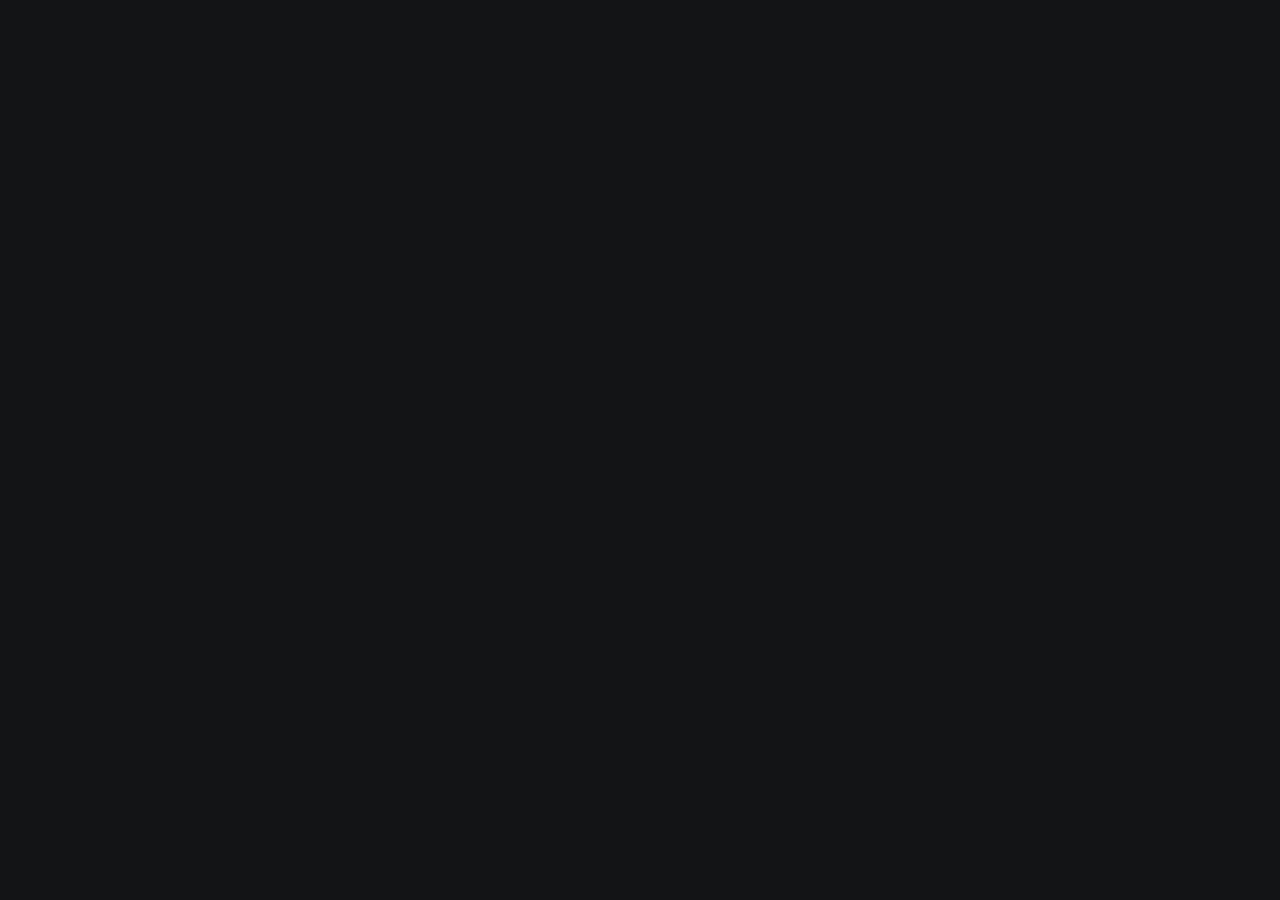
==== index.html @ 84467cc9 "Ný forsíða: Higgsfield-vefurinn með öllum verkefnunum (Iðnbyltingin, Evrópa, Skólaborðið, Jarvis)" ====
<!DOCTYPE html><html lang="is" data-theme="default-dark" style="color-scheme:dark"><head><meta charSet="utf-8"/><meta name="viewport" content="width=device-width, initial-scale=1"/><link rel="stylesheet" href="/assets/styles-B2KxvSoH.css" data-precedence="default"/><link rel="stylesheet" href="/assets/index-ByIDpGUr.css" data-precedence="default"/><link rel="stylesheet" href="/assets/routes-a71S7Rbq.css" data-precedence="default"/><title>Einar Kári</title><meta name="description" content="Verkefni Einars Kára Ólafssonar, fyrir skólann og í frítíma."/><meta name="author" content="Einar Kári Ólafsson"/><meta property="og:title" content="Einar Kári"/><meta property="og:description" content="Verkefni Einars Kára Ólafssonar, fyrir skólann og í frítíma."/><meta property="og:type" content="website"/><meta name="twitter:card" content="summary_large_image"/><meta property="og:image" content="https://d2ol7oe51mr4n9.cloudfront.net/user_3KKzYxDqEhPgi5fgYxuK8zGKALi/8eadb7dc-c881-420a-82bc-109b72500da8.jpg"/><meta name="twitter:image" content="https://d2ol7oe51mr4n9.cloudfront.net/user_3KKzYxDqEhPgi5fgYxuK8zGKALi/8eadb7dc-c881-420a-82bc-109b72500da8.jpg"/><link rel="modulepreload" href="/assets/index-DrGRi-cU.js"/><link rel="modulepreload" href="/assets/routes-H-uHmPLX.js"/><link rel="icon" href="https://d2ol7oe51mr4n9.cloudfront.net/user_3KKzYxDqEhPgi5fgYxuK8zGKALi/059a0b0b-0ae8-49db-850a-69fa5305d74a.png"/></head><body class="bg-q-background-primary text-q-text-primary"><!--$--><div class="ek-site" id="top"><header class="ek-header"><a aria-label="Efst á síðu" class="ek-monogram" href="#top">EK</a><nav aria-label="Verkefni" class="ek-header__nav"><a class="ek-header__link" href="#verkefni">Verkefni</a><div aria-label="Tungumál" class="ek-lang" role="group"><span class="ek-lang__item"><button aria-pressed="true" class="ek-lang__button" lang="is" type="button">IS</button></span><span class="ek-lang__item"><span aria-hidden="true" class="ek-lang__sep">/</span><button aria-pressed="false" class="ek-lang__button" lang="en" type="button">EN</button></span></div></nav></header><main><section class="scroll-scrub ek-film" style="--ss-accent:#E2373F;--ss-bg:#111518;--ss-ink:#EEF1F0;--ss-muted:#8D989E"><div class="scroll-scrub__stage"><div aria-hidden="true" class="scroll-scrub__media"><figure class="scroll-scrub__layer scroll-scrub__layer--scene" data-scroll-scrub-layer="" style="--ss-mobile-position:50% 50%;--ss-object-position:50% 50%"><picture class="scroll-scrub__picture"><source media="(hover: none) and (pointer: coarse), (max-width: 860px)" srcSet="/assets/world/leg-01-mobile-poster.jpg"/><img alt="" class="scroll-scrub__poster" decoding="async" fetchPriority="high" loading="eager" src="/assets/world/leg-01-poster.jpg"/></picture></figure><figure class="scroll-scrub__layer scroll-scrub__layer--scene" data-scroll-scrub-layer="" style="--ss-mobile-position:50% 50%;--ss-object-position:50% 50%"><picture class="scroll-scrub__picture"><source media="(hover: none) and (pointer: coarse), (max-width: 860px)" srcSet="/assets/world/leg-02-mobile-poster.jpg"/><img alt="" class="scroll-scrub__poster" decoding="async" fetchPriority="auto" loading="lazy" src="/assets/world/leg-02-poster.jpg"/></picture></figure><figure class="scroll-scrub__layer scroll-scrub__layer--scene" data-scroll-scrub-layer="" style="--ss-mobile-position:50% 50%;--ss-object-position:50% 50%"><picture class="scroll-scrub__picture"><source media="(hover: none) and (pointer: coarse), (max-width: 860px)" srcSet="/assets/world/leg-03-mobile-poster.jpg"/><img alt="" class="scroll-scrub__poster" decoding="async" fetchPriority="auto" loading="lazy" src="/assets/world/leg-03-poster.jpg"/></picture></figure><figure class="scroll-scrub__layer scroll-scrub__layer--scene" data-scroll-scrub-layer="" style="--ss-mobile-position:50% 50%;--ss-object-position:50% 50%"><picture class="scroll-scrub__picture"><source media="(hover: none) and (pointer: coarse), (max-width: 860px)" srcSet="/assets/world/leg-04-mobile-poster.jpg"/><img alt="" class="scroll-scrub__poster" decoding="async" fetchPriority="auto" loading="lazy" src="/assets/world/leg-04-poster.jpg"/></picture></figure></div><div aria-hidden="true" class="scroll-scrub__progress"><span></span></div><nav aria-label="Scroll chapters" class="scroll-scrub__route"><button aria-current="step" class="scroll-scrub__route-button" type="button"><span>Hjálmur</span></button><button class="scroll-scrub__route-button" type="button"><span>Hjólið</span></button><button class="scroll-scrub__route-button" type="button"><span>Af stað</span></button><button class="scroll-scrub__route-button" type="button"><span>Sólsetur</span></button></nav></div><div class="scroll-scrub__story"><article class="scroll-scrub__chapter" data-align="left" data-scroll-scrub-band="" id="hjalmur" style="min-height:160dvh"><div class="scroll-scrub__chapter-pin"><div class="scroll-scrub__copy"><h1 class="scroll-scrub__title">Einar Kári</h1><p class="scroll-scrub__body">Hjálminn á. Af stað.</p></div></div></article><article class="scroll-scrub__chapter" data-align="left" data-scroll-scrub-band="" id="hjolid" style="min-height:200dvh"><div class="scroll-scrub__chapter-pin"><div class="scroll-scrub__copy"><h2 class="scroll-scrub__title">Talaria 3X Pro</h2><p class="scroll-scrub__body">Rafmagnshjólið mitt, frá afturdekki fram að stýri.</p></div></div></article><article class="scroll-scrub__chapter" data-align="left" data-scroll-scrub-band="" id="af-stad" style="min-height:240dvh"><div class="scroll-scrub__chapter-pin"><div class="scroll-scrub__copy"><h2 class="scroll-scrub__title">Af stað</h2><p class="scroll-scrub__body">Eigin verkefni og skólaverkefni eru neðar á síðunni.</p></div></div></article><article class="scroll-scrub__chapter" data-align="left" data-scroll-scrub-band="" id="solsetur" style="min-height:200dvh"><div class="scroll-scrub__chapter-pin"><div class="scroll-scrub__copy"><h2 class="scroll-scrub__title">Út Grandann</h2><p class="scroll-scrub__body">Út eftir hafnargarðinum, inn í sólsetrið.</p></div></div></article></div><div class="scroll-scrub__after"><div class="ek-sheet"><section aria-labelledby="verkefni-heading" class="ek-projects" id="verkefni"><div class="ek-wrap"><div class="ek-projects__head"><h2 class="ek-projects__title" id="verkefni-heading">Verkefni</h2><p class="ek-projects__lead">Verkefni sem ég smíða með Claude, í frítímanum og fyrir skólann.</p></div><section aria-labelledby="eigin-heading" class="ek-group" id="eigin"><h3 class="ek-group__title" id="eigin-heading">Eigin verkefni</h3><ol class="ek-feature-list"><li class="ek-feature"><figure class="ek-feature__media"><img alt="Lásskjár Jarvis: glóandi bláir hringir utan um lykilorðsreit." decoding="async" height="1000" loading="lazy" src="/assets/projects/jarvis.jpg" width="1600"/></figure><div class="ek-feature__body"><h4 class="ek-feature__title">Jarvis</h4><p class="ek-feature__summary">Minn eigin Jarvis, eins og í Iron Man. Ég tala við hann og hann svarar með rödd: segir mér veðrið, hvað er næst á dagskrá og hvað ég á að taka með. Læstur með lykilorði og Touch ID.</p><p class="ek-feature__meta">Nóvember 2026 · Raddaðstoðarmaður</p><a class="ek-open" href="https://einarkari.com/jarvis/">Opna<!-- --> <span aria-hidden="true">↗</span></a></div></li><li class="ek-feature"><figure class="ek-feature__media"><img alt="Forsíða Skólaborðsins með næsta tíma, fjölda heimaverkefna og framvindu skóladagsins." decoding="async" height="1000" loading="lazy" src="/assets/projects/skolabord.jpg" width="1600"/></figure><div class="ek-feature__body"><h4 class="ek-feature__title">Skólaborðið</h4><p class="ek-feature__summary">Stundaskrá bekkjarins og heimavinna úr Google Classroom á einu borði. Sýnir næsta tíma með niðurtalningu og öll verkefni raðað eftir skiladegi.</p><p class="ek-feature__meta">Október 2026 · Vefapp fyrir bekkinn</p><a class="ek-open" href="https://einarkari.com/skolabord/">Opna<!-- --> <span aria-hidden="true">↗</span></a></div></li><li class="ek-feature"><figure class="ek-feature__media"><img alt="Einar Kári í hjálminum við hjólið sitt á Granda." decoding="async" height="1000" loading="lazy" src="/assets/projects/einarkari-com.jpg" width="1600"/></figure><div class="ek-feature__body"><h4 class="ek-feature__title">einarkari.com</h4><p class="ek-feature__summary">Vefurinn sem þú ert að skoða. Smíðaður með Claude.</p><p class="ek-feature__meta">2026 · Claude</p></div></li></ol></section><section aria-labelledby="skola-heading" class="ek-group" id="skola"><h3 class="ek-group__title" id="skola-heading">Skólaverkefni</h3><ol class="ek-feature-list"><li class="ek-feature"><figure class="ek-feature__media"><img alt="Síða Iðnbyltingarinnar með titilspjaldi myndarinnar: verksmiðjureykháfar undir orðunum Gufa, borgir og kólera." decoding="async" height="1000" loading="lazy" src="/assets/projects/idnbyltingin.jpg" width="1600"/></figure><div class="ek-feature__body"><h4 class="ek-feature__title">Iðnbyltingin</h4><p class="ek-feature__summary">Teiknimynd með íslenskri talsetningu: hvenær og af hverju iðnbyltingin hófst, hvernig hún barst til Íslands, lífið í borgunum og baráttan við kóleru.</p><p class="ek-feature__meta">Nóvember 2026 · Borgir í basli</p><a class="ek-open" href="https://einarkari.com/idnbyltingin/">Opna<!-- --> <span aria-hidden="true">↗</span></a></div></li><li class="ek-feature"><figure class="ek-feature__media"><img alt="Upphafsskjár Evrópuflugsins með efnisflokkunum efst." decoding="async" height="1000" loading="lazy" src="/assets/projects/evropa.jpg" width="1600"/></figure><div class="ek-feature__body"><h4 class="ek-feature__title">Evrópa</h4><p class="ek-feature__summary">Þrívíddarflug um Evrópu: lönd, dýr, náttúra, trúarbrögð, menning, tungumál, stjórnarfar og atvinnuhættir. Hópverkefni með Leon Mikael Elvarssyni og Snorra Örvarssyni.</p><p class="ek-feature__meta">Október 2026 · Sprettur V5, Heimsálfur, 8. bekkur</p><a class="ek-open" href="https://einarkari.com/evropa/">Opna<!-- --> <span aria-hidden="true">↗</span></a></div></li></ol></section></div></section><footer class="ek-footer"><div class="ek-wrap ek-footer__row"><p>© 2026 Einar Kári Ólafsson</p><a class="ek-back" href="#top">Aftur upp</a></div></footer></div></div></section><div aria-hidden="true" class="ek-overlay" data-active="name"><div class="ek-moment ek-moment--name" data-id="name" style="--a:-1;--b:0.045;--f:0.015"><p class="ek-name"><span>Einar</span><span>Kári</span></p></div><div class="ek-moment ek-moment--helmet" data-id="helmet" style="--a:0.13;--b:0.215;--f:0.015"><p class="ek-moment__line">Hjálminn á. Af stað.</p></div><div class="ek-moment ek-moment--personal" data-id="personal" style="--a:0.46;--b:0.56;--f:0.015"><p class="ek-moment__title">Eigin verkefni</p><p class="ek-moment__text">Það sem ég smíða fyrir sjálfan mig.</p><a class="ek-cta-glide" href="#eigin" tabindex="-1">Skoða<!-- --> <span aria-hidden="true">→</span></a></div><div class="ek-moment ek-moment--school" data-id="school" style="--a:0.6;--b:0.71;--f:0.015"><p class="ek-moment__title">Skólaverkefni</p><p class="ek-moment__text">Það sem ég geri í skólanum.</p><a class="ek-cta-tab" href="#skola" tabindex="-1"><span aria-hidden="true" class="ek-cta-tab__dot"></span>Skoða</a></div></div></main></div><!--/$--><script class="$tsr" id="$tsr-stream-barrier">(self.$R=self.$R||{})["tsr"]=[];self.$_TSR={h(){this.hydrated=!0,this.c()},e(){this.streamEnded=!0,this.c()},c(){this.hydrated&&this.streamEnded&&(delete self.$_TSR,delete self.$R.tsr)},p(e){this.initialized?e():this.buffer.push(e)},buffer:[]};$_TSR.router=($R=>$R[0]={manifest:$R[1]={routes:$R[2]={__root__:$R[3]={preloads:$R[4]=["/assets/index-DrGRi-cU.js"],scripts:$R[5]=[$R[6]={attrs:$R[7]={type:"module",async:!0,src:"/assets/index-DrGRi-cU.js"}}],css:$R[8]=["/assets/index-ByIDpGUr.css"]},"/":$R[9]={preloads:$R[10]=["/assets/routes-H-uHmPLX.js"],css:$R[11]=["/assets/routes-a71S7Rbq.css"]}}},matches:$R[12]=[$R[13]={i:"__root__ ",u:1793655575723,s:"success",ssr:!0},$R[14]={i:"  ",u:1793655575725,s:"success",ssr:!0}],lastMatchId:"  "})($R["tsr"]);$_TSR.e();document.currentScript.remove()</script><script type="module" async="" src="/assets/index-DrGRi-cU.js"></script></body></html>
---- assets/index-ByIDpGUr.css ----
@font-face{font-family:Geist;src:url(/fonts/Geist-Variable.ttf)format("truetype");font-weight:100 900;font-style:normal;font-display:swap}@font-face{font-family:Geist Mono;src:url(/fonts/GeistMono-Variable.ttf)format("truetype");font-weight:100 900;font-style:normal;font-display:swap}.ek-site{--ek-ground:#111518;--ek-surface:#181d21;--ek-ink:#eef1f0;--ek-muted:#8d989e;--ek-line:#262e33;--ek-accent:#e2373f;--ek-sans:"Geist", ui-sans-serif, system-ui, -apple-system, "Segoe UI", sans-serif;--ek-mono:"Geist Mono", ui-monospace, "SFMono-Regular", Menlo, monospace;--ek-gutter:clamp(1.25rem, 5vw, 5rem);--ek-ease:cubic-bezier(.2, .7, .2, 1);min-height:100dvh;color:var(--ek-ink);background:var(--ek-ground);font-family:var(--ek-sans);-webkit-font-smoothing:antialiased;text-rendering:optimizelegibility;font-size:1rem;position:relative}.ek-site a{color:inherit}.ek-site :focus-visible{outline:2px solid var(--ek-accent);outline-offset:3px}.ek-film{font-family:var(--ek-sans)}.ek-film .scroll-scrub__route{display:none}.ek-film .scroll-scrub__progress{z-index:7}.ek-film .scroll-scrub__copy{clip-path:inset(50%);white-space:nowrap;width:1px;height:1px;margin:-1px;position:absolute;overflow:hidden}.ek-film .scroll-scrub__copy:before{display:none}.ek-header{z-index:20;padding:calc(.85rem + env(safe-area-inset-top,0px)) max(var(--ek-gutter), env(safe-area-inset-right,0px)) .85rem max(var(--ek-gutter), env(safe-area-inset-left,0px));pointer-events:none;justify-content:space-between;align-items:center;gap:1rem;display:flex;position:fixed;inset:0 0 auto}.ek-header:before{z-index:-1;content:"";background:linear-gradient(to bottom, color-mix(in srgb, var(--ek-ground) 55%, transparent), transparent);pointer-events:none;position:absolute;inset:0 0 -2.5rem}.ek-header>*{pointer-events:auto}.ek-monogram{letter-spacing:-.045em;padding:.35rem 0;font-size:1.2rem;font-weight:900;line-height:1;text-decoration:none}.ek-header__nav{font-family:var(--ek-mono);align-items:center;gap:clamp(1rem,3vw,2.25rem);font-size:.8rem;display:flex}.ek-header__link{background:linear-gradient(var(--ek-accent), var(--ek-accent)) left bottom / 0 1px no-repeat;transition:background-size .35s var(--ek-ease);padding:.5rem 0;text-decoration:none}.ek-header__link:hover{background-size:100% 1px}.ek-lang{align-items:center;display:flex}.ek-lang__item{align-items:center;display:inline-flex}.ek-lang__sep{color:var(--ek-muted);padding:0 .2rem}.ek-lang__button{color:var(--ek-muted);font:inherit;cursor:pointer;background:0 0;border:0;padding:.5rem .2rem}.ek-lang__button:hover{color:var(--ek-ink)}.ek-lang__button[aria-pressed=true]{color:var(--ek-ink);text-decoration:underline;-webkit-text-decoration-color:var(--ek-accent);text-decoration-color:var(--ek-accent);text-underline-offset:.35em;text-decoration-thickness:2px}.ek-lang__button:active{transform:translateY(1px)}.ek-overlay{--p:0;z-index:10;pointer-events:none;position:fixed;inset:0}.ek-moment{--o:clamp(0, min(calc((var(--p) - var(--a)) / var(--f)), calc((var(--b) - var(--p)) / var(--f))), 1);opacity:var(--o);transform:translate3d(0, calc((1 - var(--o)) * .9rem), 0);text-shadow:0 1px 28px color-mix(in srgb, var(--ek-ground) 55%, transparent);will-change:opacity, transform;position:absolute}.ek-overlay[data-active=personal] .ek-moment--personal a,.ek-overlay[data-active=school] .ek-moment--school a{pointer-events:auto}.ek-moment--name{top:50%;right:max(var(--ek-gutter), env(safe-area-inset-right,0px));transform:translate3d(0, calc(-50% + (1 - var(--o)) * .9rem), 0)}.ek-name{letter-spacing:-.055em;text-transform:uppercase;flex-direction:column;align-items:flex-end;margin:0;font-size:clamp(3.5rem,9vw,9.5rem);font-weight:900;line-height:.95;display:flex}.ek-name span{animation:ek-rise 1.2s var(--ek-ease) .3s both;display:block}.ek-name span+span{animation-delay:.48s}@keyframes ek-rise{0%{opacity:0;transform:translateY(.3em)}to{opacity:1;transform:none}}.ek-moment--helmet{top:56%;left:max(var(--ek-gutter), env(safe-area-inset-left,0px))}.ek-moment__line{letter-spacing:-.045em;text-wrap:balance;max-width:9ch;margin:0;font-size:clamp(2.4rem,5vw,4.75rem);font-weight:800;line-height:.95}.ek-moment--personal,.ek-moment--school{max-width:min(30rem,42vw);top:clamp(6rem,15vh,9.5rem)}.ek-moment--personal{left:max(var(--ek-gutter), env(safe-area-inset-left,0px))}.ek-moment--school{right:max(var(--ek-gutter), env(safe-area-inset-right,0px));text-align:right}.ek-moment__title{letter-spacing:-.045em;margin:0;font-size:clamp(2.4rem,5vw,4.5rem);font-weight:800;line-height:.95}.ek-moment__text{color:color-mix(in srgb, var(--ek-ink) 88%, transparent);margin:.9rem 0 0;font-size:clamp(1.05rem,1.4vw,1.25rem);line-height:1.5}.ek-cta-glide{font-family:var(--ek-mono);background:linear-gradient(var(--ek-accent), var(--ek-accent)) left bottom / 100% 2px no-repeat;align-items:center;gap:.55rem;margin-top:1.25rem;padding:.4rem 0;font-size:.9rem;text-decoration:none;display:inline-flex}.ek-cta-glide span{transition:transform .35s var(--ek-ease)}.ek-cta-glide:hover span{transform:translate(.35rem)}.ek-cta-glide:active{transform:translateY(1px)}.ek-cta-tab{border:1px solid color-mix(in srgb, var(--ek-ink) 55%, transparent);font-family:var(--ek-mono);text-shadow:none;background:color-mix(in srgb, var(--ek-ground) 40%, transparent);-webkit-backdrop-filter:blur(6px);backdrop-filter:blur(6px);transition:border-color .3s var(--ek-ease);align-items:center;gap:.6rem;margin-top:1.25rem;padding:.6rem 1rem;font-size:.9rem;text-decoration:none;display:inline-flex}.ek-cta-tab__dot{background:var(--ek-accent);width:.5rem;height:.5rem;transition:box-shadow .3s var(--ek-ease);border-radius:50%}.ek-cta-tab:hover{border-color:var(--ek-ink)}.ek-cta-tab:hover .ek-cta-tab__dot{box-shadow:0 0 12px 3px color-mix(in srgb, var(--ek-accent) 70%, transparent)}.ek-cta-tab:active{transform:translateY(1px)}.ek-sheet{--ek-hold:35dvh;margin-top:calc(100dvh + var(--ek-hold));border-top:1px solid color-mix(in srgb, var(--ek-ink) 14%, transparent);background:color-mix(in srgb, var(--ek-ground) 72%, transparent);-webkit-backdrop-filter:blur(22px)saturate(1.15);backdrop-filter:blur(22px)saturate(1.15);pointer-events:auto;border-radius:clamp(1.25rem,2.5vw,2rem) clamp(1.25rem,2.5vw,2rem) 0 0;position:relative;box-shadow:0 -2.5rem 5rem -2rem #0000008c}@supports not ((-webkit-backdrop-filter:blur(1px)) or (backdrop-filter:blur(1px))){.ek-sheet{background:color-mix(in srgb, var(--ek-ground) 94%, transparent)}}.ek-projects{padding-block:clamp(4.5rem,10vw,8.5rem) clamp(4rem,9vw,7rem);position:relative}.ek-wrap{width:min(100%,78rem);padding-inline:max(var(--ek-gutter), env(safe-area-inset-left,0px)) max(var(--ek-gutter), env(safe-area-inset-right,0px));margin-inline:auto}.ek-projects__head{flex-direction:column;gap:1.1rem;max-width:46rem;margin-bottom:clamp(3rem,7vw,5.5rem);display:flex}.ek-projects__title{letter-spacing:-.05em;margin:0;font-size:clamp(3rem,8vw,6.5rem);font-weight:800;line-height:.92}.ek-projects__lead{max-width:42ch;color:var(--ek-muted);margin:0;font-size:clamp(1.05rem,1.4vw,1.25rem);line-height:1.6}.ek-group{border-top:1px solid var(--ek-line);padding-top:clamp(1.75rem,3vw,2.5rem);scroll-margin-top:5rem}.ek-group+.ek-group{margin-top:clamp(3.5rem,8vw,6rem)}.ek-group__title{letter-spacing:-.03em;margin:0 0 clamp(1.5rem,3vw,2.25rem);font-size:clamp(1.5rem,2.6vw,2.25rem);font-weight:700}.ek-feature-list{flex-direction:column;gap:clamp(2.5rem,5vw,4rem);margin:0;padding:0;list-style:none;display:flex}.ek-feature{grid-template-columns:minmax(0,1.35fr) minmax(0,1fr);align-items:end;gap:clamp(1.25rem,3.5vw,3rem);display:grid}.ek-feature--text{grid-template-columns:minmax(0,1fr)}.ek-feature__media{aspect-ratio:16/10;background:var(--ek-surface);margin:0;overflow:hidden}.ek-feature__media img{object-fit:cover;width:100%;height:100%;transition:transform .9s var(--ek-ease);display:block}.ek-feature:hover .ek-feature__media img{transform:scale(1.03)}.ek-feature__body{flex-direction:column;gap:.9rem;min-width:0;padding-bottom:.25rem;display:flex}.ek-feature__title{overflow-wrap:anywhere;letter-spacing:-.04em;margin:0;font-size:clamp(1.75rem,3.2vw,2.75rem);font-weight:800;line-height:1}.ek-feature__summary{max-width:40ch;color:var(--ek-muted);margin:0;line-height:1.6}.ek-feature__meta{color:var(--ek-muted);font-family:var(--ek-mono);margin:0;font-size:.8rem}.ek-open{border-bottom:2px solid var(--ek-accent);font-family:var(--ek-mono);align-self:flex-start;align-items:center;gap:.45rem;padding:.35rem 0;font-size:.9rem;text-decoration:none;display:inline-flex}.ek-open span{transition:transform .3s var(--ek-ease)}.ek-open:hover span{transform:translate(.15rem,-.15rem)}.ek-empty{border:1px dashed color-mix(in srgb, var(--ek-ink) 24%, transparent);background:color-mix(in srgb, var(--ek-surface) 70%, transparent);flex-direction:column;gap:.75rem;max-width:48rem;padding:clamp(1.75rem,4vw,3rem);display:flex}.ek-empty__label{color:var(--ek-accent);font-family:var(--ek-mono);margin:0;font-size:.8rem}.ek-empty__text{letter-spacing:-.015em;margin:0;font-size:clamp(1.15rem,1.8vw,1.5rem);font-weight:500;line-height:1.35}.ek-footer{padding-block:2rem calc(2rem + env(safe-area-inset-bottom,0px));border-top:1px solid color-mix(in srgb, var(--ek-ink) 10%, transparent)}.ek-footer__row{color:var(--ek-muted);font-family:var(--ek-mono);flex-wrap:wrap;justify-content:space-between;align-items:center;gap:1rem;font-size:.8rem;display:flex}.ek-footer__row p{margin:0}.ek-back{color:var(--ek-ink);text-decoration:none}.ek-back:hover{text-decoration:underline;-webkit-text-decoration-color:var(--ek-accent);text-decoration-color:var(--ek-accent);text-underline-offset:.3em}@media (width<=860px){.ek-moment--name,.ek-moment--helmet,.ek-moment--personal,.ek-moment--school{top:auto;right:auto;bottom:calc(2.75rem + env(safe-area-inset-bottom,0px));left:max(1.25rem, env(safe-area-inset-left,0px));text-align:left;max-width:calc(100% - 2.5rem);transform:translate3d(0, calc((1 - var(--o)) * .9rem), 0)}.ek-name{align-items:flex-start;font-size:clamp(3.25rem,17vw,6rem)}.ek-moment__line,.ek-moment__title{font-size:clamp(2.2rem,11vw,3.5rem)}.ek-feature{grid-template-columns:minmax(0,1fr)}}@media (prefers-reduced-motion:reduce){.ek-overlay{display:none}.ek-film .scroll-scrub__copy{clip-path:none;white-space:normal;width:auto;height:auto;margin:0;position:relative;overflow:visible}.ek-name span,.ek-feature__media img,.ek-cta-glide span,.ek-open span,.ek-header__link{transition:none;animation:none}}
---- assets/routes-a71S7Rbq.css ----
.scroll-scrub{--ss-progress:0;isolation:isolate;color:var(--ss-ink);background:var(--ss-bg);position:relative}.scroll-scrub__stage{z-index:0;background:var(--ss-bg);width:100%;height:100dvh;position:sticky;top:0;overflow:hidden}.scroll-scrub__media,.scroll-scrub__layer,.scroll-scrub__picture,.scroll-scrub__poster,.scroll-scrub__video{width:100%;height:100%;position:absolute;inset:0}.scroll-scrub__media{z-index:0}.scroll-scrub__layer{opacity:0;will-change:opacity;margin:0;overflow:hidden}.scroll-scrub__layer:first-child{opacity:1}.scroll-scrub__poster,.scroll-scrub__video{object-fit:cover;object-position:var(--ss-object-position);display:block}.scroll-scrub__poster{z-index:0}.scroll-scrub__video{z-index:1}.scroll-scrub__layer[data-video-painted=true] .scroll-scrub__poster{visibility:hidden}.scroll-scrub__progress{z-index:5;background:color-mix(in srgb, var(--ss-ink) 14%, transparent);pointer-events:none;height:2px;position:absolute;top:0;left:0;right:0}.scroll-scrub__progress span{background:var(--ss-accent);width:100%;height:100%;transform:scaleX(var(--ss-progress));transform-origin:0;display:block}.scroll-scrub__route{z-index:6;pointer-events:auto;justify-content:flex-end;gap:.25rem;display:flex;position:absolute;top:clamp(1rem,3vw,2rem);left:clamp(1rem,4vw,4rem);right:clamp(1rem,4vw,4rem)}.scroll-scrub__route-button{min-height:2.75rem;color:var(--ss-muted);font:inherit;cursor:pointer;background:0 0;border:0;padding:.65rem .9rem}.scroll-scrub__route-button:hover,.scroll-scrub__route-button[aria-current=step]{color:var(--ss-ink)}.scroll-scrub__route-button[aria-current=step]{text-decoration:underline;-webkit-text-decoration-color:var(--ss-accent);text-decoration-color:var(--ss-accent);text-underline-offset:.3em;text-decoration-thickness:.15em}.scroll-scrub__route-button:focus-visible{outline:2px solid var(--ss-accent);outline-offset:3px}.scroll-scrub__story{z-index:3;pointer-events:none;margin-top:-100dvh;position:relative}.scroll-scrub__after{z-index:4;position:relative}.scroll-scrub__chapter,.scroll-scrub__connector-band{position:relative}.scroll-scrub__chapter-pin{pointer-events:none;align-items:center;min-height:100dvh;padding:clamp(5rem,9vw,8rem) clamp(1.25rem,6vw,6rem);display:flex;position:sticky;top:0}.scroll-scrub__chapter[data-align=right] .scroll-scrub__chapter-pin{justify-content:flex-end}.scroll-scrub__copy{pointer-events:auto;width:min(40rem,48vw);position:relative}.scroll-scrub__copy:before{z-index:-1;content:"";background:radial-gradient(ellipse at center, color-mix(in srgb, var(--ss-bg) 88%, transparent) 0%, color-mix(in srgb, var(--ss-bg) 58%, transparent) 52%, transparent 76%);pointer-events:none;position:absolute;inset:-3rem -5rem}.scroll-scrub__kicker{max-width:30ch;color:var(--ss-accent);letter-spacing:.12em;text-transform:uppercase;margin:0 0 1rem;font-size:.8rem;font-weight:700}.scroll-scrub__title{max-width:13ch;color:var(--ss-ink);font:inherit;letter-spacing:-.045em;text-wrap:balance;margin:0;font-size:clamp(2.75rem,6vw,6.75rem);font-weight:700;line-height:.94}.scroll-scrub__body{max-width:42ch;color:var(--ss-muted);margin:1.5rem 0 0;font-size:clamp(1rem,1.35vw,1.2rem);line-height:1.55}.scroll-scrub__tags{flex-wrap:wrap;gap:.55rem;margin:1.5rem 0 0;padding:0;list-style:none;display:flex}.scroll-scrub__tags li{border:1px solid color-mix(in srgb, var(--ss-ink) 20%, transparent);color:var(--ss-ink);padding:.45rem .7rem;font-size:.82rem}.scroll-scrub__actions{flex-wrap:wrap;gap:.75rem;margin-top:2rem;display:flex}@media (width<=860px){.scroll-scrub__poster,.scroll-scrub__video{object-position:var(--ss-mobile-position)}.scroll-scrub__route{right:max(.75rem, env(safe-area-inset-right));left:max(.75rem, env(safe-area-inset-left));overscroll-behavior-x:contain;scrollbar-width:thin;justify-content:flex-start;overflow-x:auto}.scroll-scrub__route-button{flex:none}.scroll-scrub__chapter-pin,.scroll-scrub__chapter[data-align=right] .scroll-scrub__chapter-pin{padding:6.5rem max(1.25rem, env(safe-area-inset-right)) calc(4rem + env(safe-area-inset-bottom)) max(1.25rem, env(safe-area-inset-left));justify-content:flex-start;align-items:flex-end}.scroll-scrub__copy{width:min(100%,36rem)}.scroll-scrub__copy:before{background:linear-gradient(to top, var(--ss-bg) 0%, color-mix(in srgb, var(--ss-bg) 82%, transparent) 58%, transparent 100%);inset:-3rem -2rem}.scroll-scrub__title{max-width:14ch;font-size:clamp(2.3rem,11vw,4.5rem)}}@media (prefers-reduced-motion:reduce){.scroll-scrub__chapter{min-height:100dvh!important}.scroll-scrub__connector-band{display:none}.scroll-scrub__progress span{transition:none}}
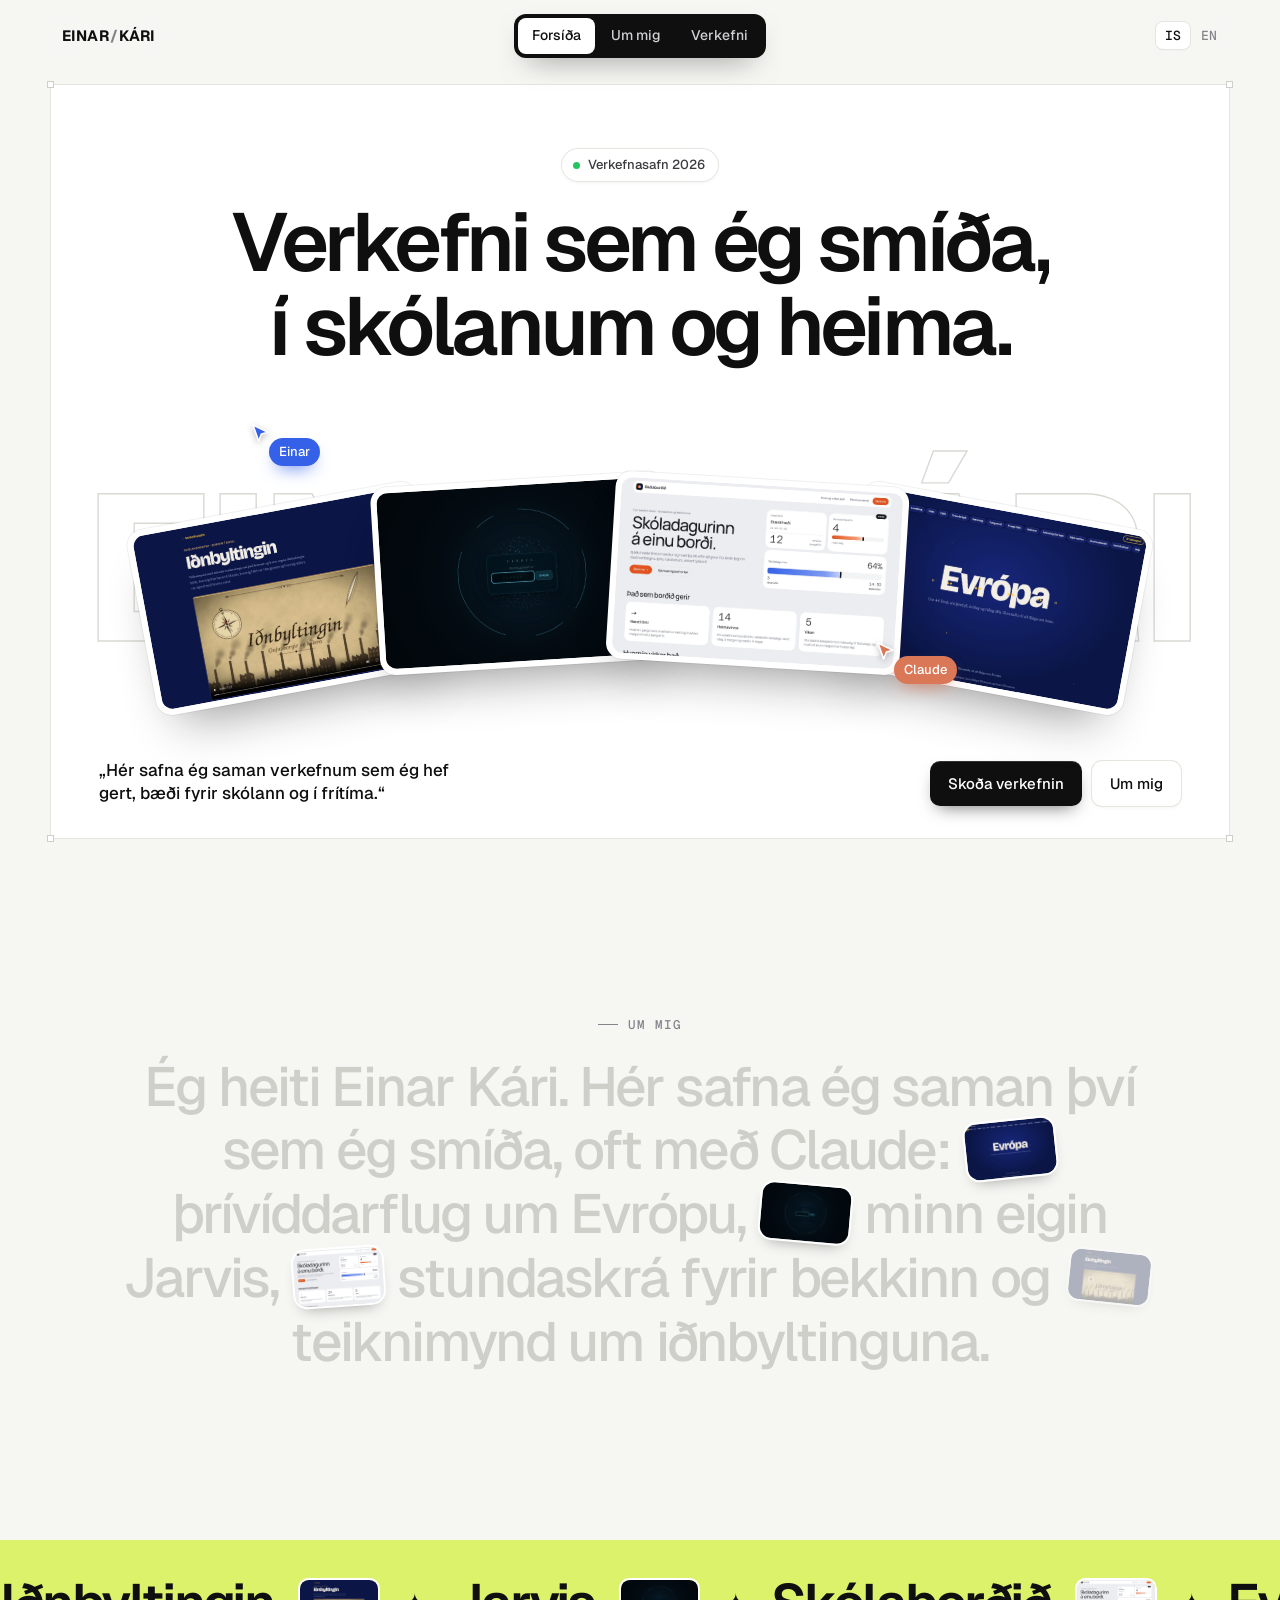
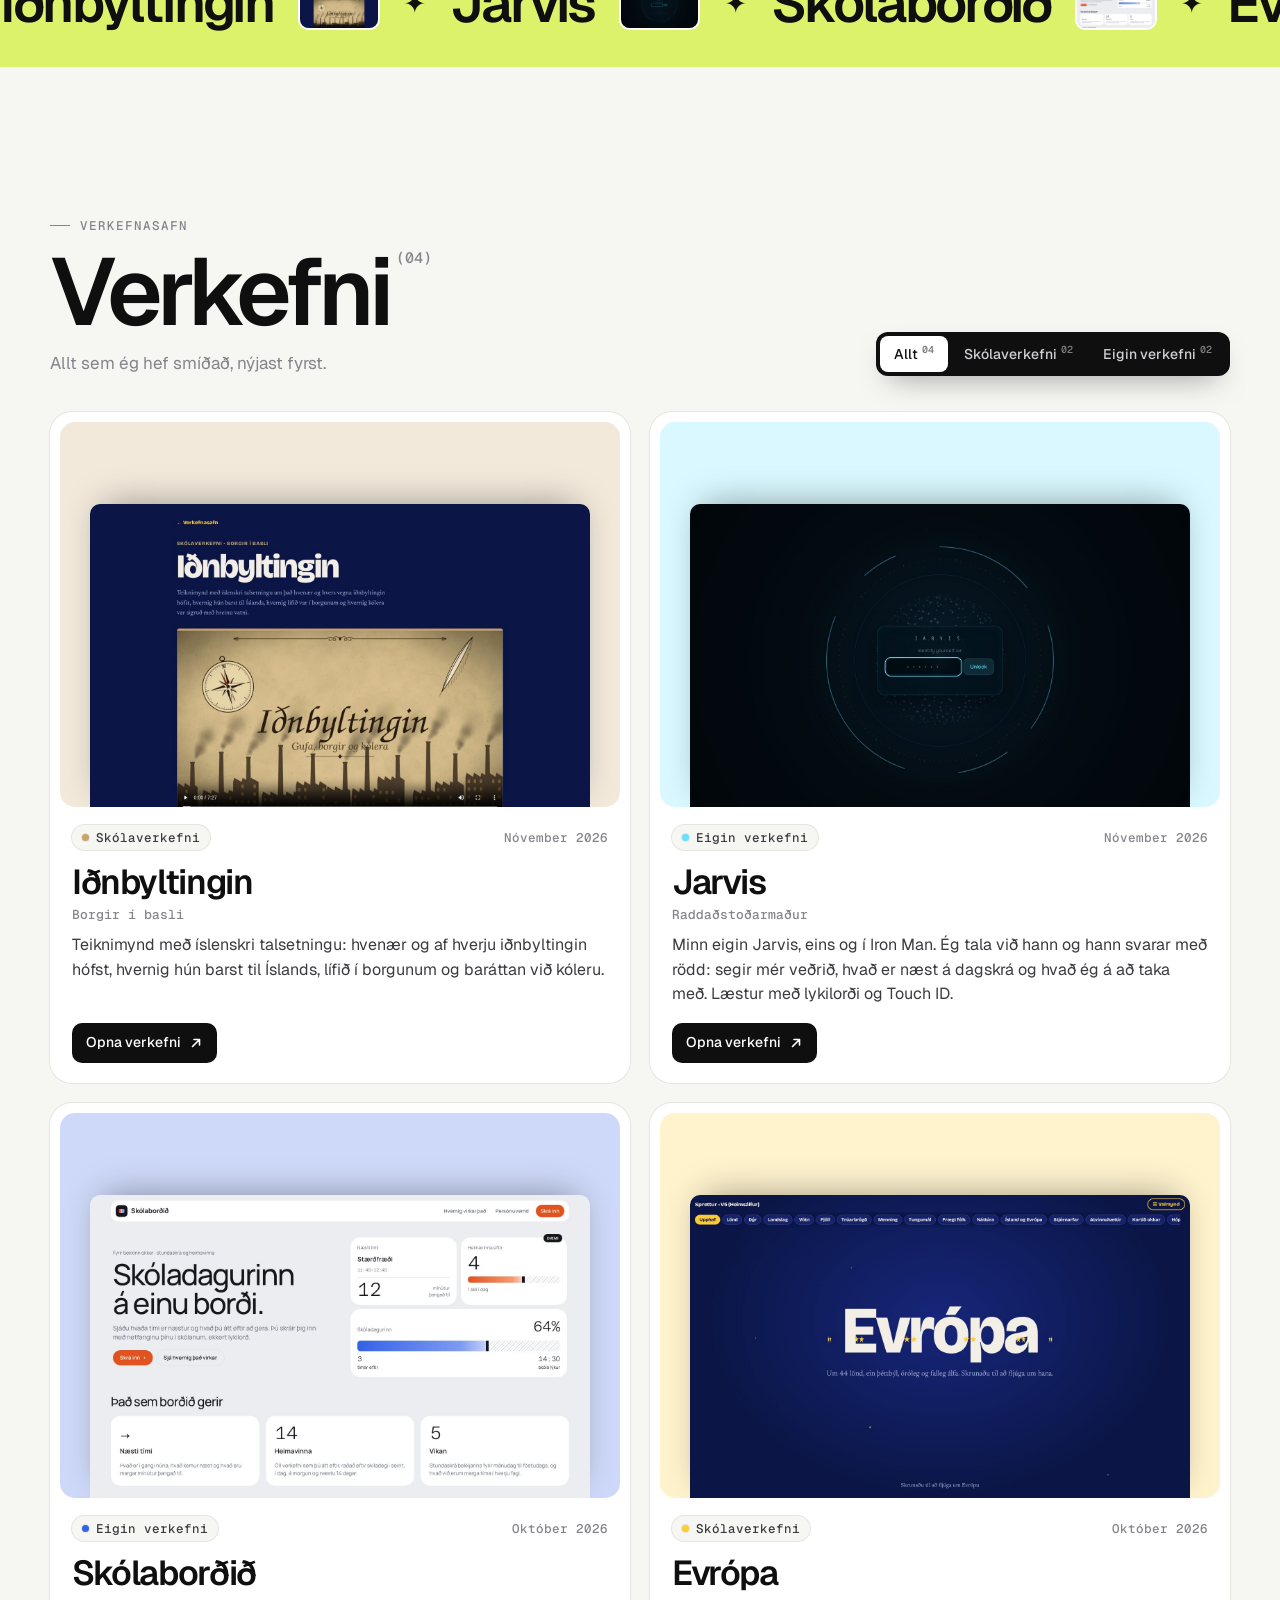
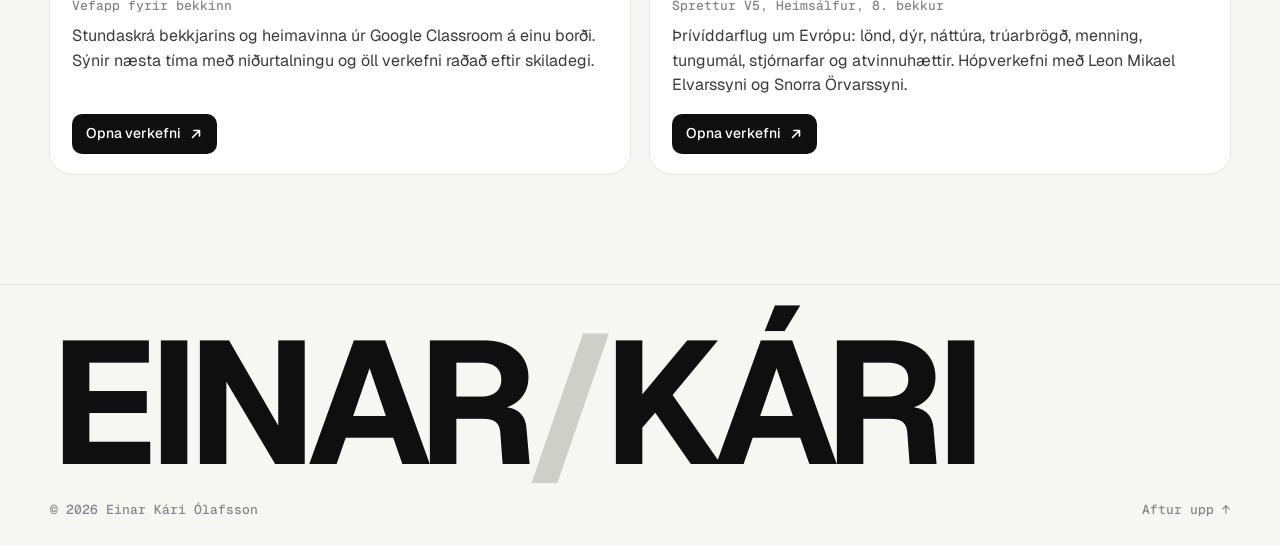
==== commit 57e83028: "Ný forsíða: ljós hönnun með spjaldabunka, án myndar Handgerð forsíða (index.html, style.css, main.js" ====
--- a/index.html
+++ b/index.html
@@ -1 +1,145 @@
-<!DOCTYPE html><html lang="is" data-theme="default-dark" style="color-scheme:dark"><head><meta charSet="utf-8"/><meta name="viewport" content="width=device-width, initial-scale=1"/><link rel="stylesheet" href="/assets/styles-B2KxvSoH.css" data-precedence="default"/><link rel="stylesheet" href="/assets/index-ByIDpGUr.css" data-precedence="default"/><link rel="stylesheet" href="/assets/routes-a71S7Rbq.css" data-precedence="default"/><title>Einar Kári</title><meta name="description" content="Verkefni Einars Kára Ólafssonar, fyrir skólann og í frítíma."/><meta name="author" content="Einar Kári Ólafsson"/><meta property="og:title" content="Einar Kári"/><meta property="og:description" content="Verkefni Einars Kára Ólafssonar, fyrir skólann og í frítíma."/><meta property="og:type" content="website"/><meta name="twitter:card" content="summary_large_image"/><meta property="og:image" content="https://d2ol7oe51mr4n9.cloudfront.net/user_3KKzYxDqEhPgi5fgYxuK8zGKALi/8eadb7dc-c881-420a-82bc-109b72500da8.jpg"/><meta name="twitter:image" content="https://d2ol7oe51mr4n9.cloudfront.net/user_3KKzYxDqEhPgi5fgYxuK8zGKALi/8eadb7dc-c881-420a-82bc-109b72500da8.jpg"/><link rel="modulepreload" href="/assets/index-DrGRi-cU.js"/><link rel="modulepreload" href="/assets/routes-H-uHmPLX.js"/><link rel="icon" href="https://d2ol7oe51mr4n9.cloudfront.net/user_3KKzYxDqEhPgi5fgYxuK8zGKALi/059a0b0b-0ae8-49db-850a-69fa5305d74a.png"/></head><body class="bg-q-background-primary text-q-text-primary"><!--$--><div class="ek-site" id="top"><header class="ek-header"><a aria-label="Efst á síðu" class="ek-monogram" href="#top">EK</a><nav aria-label="Verkefni" class="ek-header__nav"><a class="ek-header__link" href="#verkefni">Verkefni</a><div aria-label="Tungumál" class="ek-lang" role="group"><span class="ek-lang__item"><button aria-pressed="true" class="ek-lang__button" lang="is" type="button">IS</button></span><span class="ek-lang__item"><span aria-hidden="true" class="ek-lang__sep">/</span><button aria-pressed="false" class="ek-lang__button" lang="en" type="button">EN</button></span></div></nav></header><main><section class="scroll-scrub ek-film" style="--ss-accent:#E2373F;--ss-bg:#111518;--ss-ink:#EEF1F0;--ss-muted:#8D989E"><div class="scroll-scrub__stage"><div aria-hidden="true" class="scroll-scrub__media"><figure class="scroll-scrub__layer scroll-scrub__layer--scene" data-scroll-scrub-layer="" style="--ss-mobile-position:50% 50%;--ss-object-position:50% 50%"><picture class="scroll-scrub__picture"><source media="(hover: none) and (pointer: coarse), (max-width: 860px)" srcSet="/assets/world/leg-01-mobile-poster.jpg"/><img alt="" class="scroll-scrub__poster" decoding="async" fetchPriority="high" loading="eager" src="/assets/world/leg-01-poster.jpg"/></picture></figure><figure class="scroll-scrub__layer scroll-scrub__layer--scene" data-scroll-scrub-layer="" style="--ss-mobile-position:50% 50%;--ss-object-position:50% 50%"><picture class="scroll-scrub__picture"><source media="(hover: none) and (pointer: coarse), (max-width: 860px)" srcSet="/assets/world/leg-02-mobile-poster.jpg"/><img alt="" class="scroll-scrub__poster" decoding="async" fetchPriority="auto" loading="lazy" src="/assets/world/leg-02-poster.jpg"/></picture></figure><figure class="scroll-scrub__layer scroll-scrub__layer--scene" data-scroll-scrub-layer="" style="--ss-mobile-position:50% 50%;--ss-object-position:50% 50%"><picture class="scroll-scrub__picture"><source media="(hover: none) and (pointer: coarse), (max-width: 860px)" srcSet="/assets/world/leg-03-mobile-poster.jpg"/><img alt="" class="scroll-scrub__poster" decoding="async" fetchPriority="auto" loading="lazy" src="/assets/world/leg-03-poster.jpg"/></picture></figure><figure class="scroll-scrub__layer scroll-scrub__layer--scene" data-scroll-scrub-layer="" style="--ss-mobile-position:50% 50%;--ss-object-position:50% 50%"><picture class="scroll-scrub__picture"><source media="(hover: none) and (pointer: coarse), (max-width: 860px)" srcSet="/assets/world/leg-04-mobile-poster.jpg"/><img alt="" class="scroll-scrub__poster" decoding="async" fetchPriority="auto" loading="lazy" src="/assets/world/leg-04-poster.jpg"/></picture></figure></div><div aria-hidden="true" class="scroll-scrub__progress"><span></span></div><nav aria-label="Scroll chapters" class="scroll-scrub__route"><button aria-current="step" class="scroll-scrub__route-button" type="button"><span>Hjálmur</span></button><button class="scroll-scrub__route-button" type="button"><span>Hjólið</span></button><button class="scroll-scrub__route-button" type="button"><span>Af stað</span></button><button class="scroll-scrub__route-button" type="button"><span>Sólsetur</span></button></nav></div><div class="scroll-scrub__story"><article class="scroll-scrub__chapter" data-align="left" data-scroll-scrub-band="" id="hjalmur" style="min-height:160dvh"><div class="scroll-scrub__chapter-pin"><div class="scroll-scrub__copy"><h1 class="scroll-scrub__title">Einar Kári</h1><p class="scroll-scrub__body">Hjálminn á. Af stað.</p></div></div></article><article class="scroll-scrub__chapter" data-align="left" data-scroll-scrub-band="" id="hjolid" style="min-height:200dvh"><div class="scroll-scrub__chapter-pin"><div class="scroll-scrub__copy"><h2 class="scroll-scrub__title">Talaria 3X Pro</h2><p class="scroll-scrub__body">Rafmagnshjólið mitt, frá afturdekki fram að stýri.</p></div></div></article><article class="scroll-scrub__chapter" data-align="left" data-scroll-scrub-band="" id="af-stad" style="min-height:240dvh"><div class="scroll-scrub__chapter-pin"><div class="scroll-scrub__copy"><h2 class="scroll-scrub__title">Af stað</h2><p class="scroll-scrub__body">Eigin verkefni og skólaverkefni eru neðar á síðunni.</p></div></div></article><article class="scroll-scrub__chapter" data-align="left" data-scroll-scrub-band="" id="solsetur" style="min-height:200dvh"><div class="scroll-scrub__chapter-pin"><div class="scroll-scrub__copy"><h2 class="scroll-scrub__title">Út Grandann</h2><p class="scroll-scrub__body">Út eftir hafnargarðinum, inn í sólsetrið.</p></div></div></article></div><div class="scroll-scrub__after"><div class="ek-sheet"><section aria-labelledby="verkefni-heading" class="ek-projects" id="verkefni"><div class="ek-wrap"><div class="ek-projects__head"><h2 class="ek-projects__title" id="verkefni-heading">Verkefni</h2><p class="ek-projects__lead">Verkefni sem ég smíða með Claude, í frítímanum og fyrir skólann.</p></div><section aria-labelledby="eigin-heading" class="ek-group" id="eigin"><h3 class="ek-group__title" id="eigin-heading">Eigin verkefni</h3><ol class="ek-feature-list"><li class="ek-feature"><figure class="ek-feature__media"><img alt="Lásskjár Jarvis: glóandi bláir hringir utan um lykilorðsreit." decoding="async" height="1000" loading="lazy" src="/assets/projects/jarvis.jpg" width="1600"/></figure><div class="ek-feature__body"><h4 class="ek-feature__title">Jarvis</h4><p class="ek-feature__summary">Minn eigin Jarvis, eins og í Iron Man. Ég tala við hann og hann svarar með rödd: segir mér veðrið, hvað er næst á dagskrá og hvað ég á að taka með. Læstur með lykilorði og Touch ID.</p><p class="ek-feature__meta">Nóvember 2026 · Raddaðstoðarmaður</p><a class="ek-open" href="https://einarkari.com/jarvis/">Opna<!-- --> <span aria-hidden="true">↗</span></a></div></li><li class="ek-feature"><figure class="ek-feature__media"><img alt="Forsíða Skólaborðsins með næsta tíma, fjölda heimaverkefna og framvindu skóladagsins." decoding="async" height="1000" loading="lazy" src="/assets/projects/skolabord.jpg" width="1600"/></figure><div class="ek-feature__body"><h4 class="ek-feature__title">Skólaborðið</h4><p class="ek-feature__summary">Stundaskrá bekkjarins og heimavinna úr Google Classroom á einu borði. Sýnir næsta tíma með niðurtalningu og öll verkefni raðað eftir skiladegi.</p><p class="ek-feature__meta">Október 2026 · Vefapp fyrir bekkinn</p><a class="ek-open" href="https://einarkari.com/skolabord/">Opna<!-- --> <span aria-hidden="true">↗</span></a></div></li><li class="ek-feature"><figure class="ek-feature__media"><img alt="Einar Kári í hjálminum við hjólið sitt á Granda." decoding="async" height="1000" loading="lazy" src="/assets/projects/einarkari-com.jpg" width="1600"/></figure><div class="ek-feature__body"><h4 class="ek-feature__title">einarkari.com</h4><p class="ek-feature__summary">Vefurinn sem þú ert að skoða. Smíðaður með Claude.</p><p class="ek-feature__meta">2026 · Claude</p></div></li></ol></section><section aria-labelledby="skola-heading" class="ek-group" id="skola"><h3 class="ek-group__title" id="skola-heading">Skólaverkefni</h3><ol class="ek-feature-list"><li class="ek-feature"><figure class="ek-feature__media"><img alt="Síða Iðnbyltingarinnar með titilspjaldi myndarinnar: verksmiðjureykháfar undir orðunum Gufa, borgir og kólera." decoding="async" height="1000" loading="lazy" src="/assets/projects/idnbyltingin.jpg" width="1600"/></figure><div class="ek-feature__body"><h4 class="ek-feature__title">Iðnbyltingin</h4><p class="ek-feature__summary">Teiknimynd með íslenskri talsetningu: hvenær og af hverju iðnbyltingin hófst, hvernig hún barst til Íslands, lífið í borgunum og baráttan við kóleru.</p><p class="ek-feature__meta">Nóvember 2026 · Borgir í basli</p><a class="ek-open" href="https://einarkari.com/idnbyltingin/">Opna<!-- --> <span aria-hidden="true">↗</span></a></div></li><li class="ek-feature"><figure class="ek-feature__media"><img alt="Upphafsskjár Evrópuflugsins með efnisflokkunum efst." decoding="async" height="1000" loading="lazy" src="/assets/projects/evropa.jpg" width="1600"/></figure><div class="ek-feature__body"><h4 class="ek-feature__title">Evrópa</h4><p class="ek-feature__summary">Þrívíddarflug um Evrópu: lönd, dýr, náttúra, trúarbrögð, menning, tungumál, stjórnarfar og atvinnuhættir. Hópverkefni með Leon Mikael Elvarssyni og Snorra Örvarssyni.</p><p class="ek-feature__meta">Október 2026 · Sprettur V5, Heimsálfur, 8. bekkur</p><a class="ek-open" href="https://einarkari.com/evropa/">Opna<!-- --> <span aria-hidden="true">↗</span></a></div></li></ol></section></div></section><footer class="ek-footer"><div class="ek-wrap ek-footer__row"><p>© 2026 Einar Kári Ólafsson</p><a class="ek-back" href="#top">Aftur upp</a></div></footer></div></div></section><div aria-hidden="true" class="ek-overlay" data-active="name"><div class="ek-moment ek-moment--name" data-id="name" style="--a:-1;--b:0.045;--f:0.015"><p class="ek-name"><span>Einar</span><span>Kári</span></p></div><div class="ek-moment ek-moment--helmet" data-id="helmet" style="--a:0.13;--b:0.215;--f:0.015"><p class="ek-moment__line">Hjálminn á. Af stað.</p></div><div class="ek-moment ek-moment--personal" data-id="personal" style="--a:0.46;--b:0.56;--f:0.015"><p class="ek-moment__title">Eigin verkefni</p><p class="ek-moment__text">Það sem ég smíða fyrir sjálfan mig.</p><a class="ek-cta-glide" href="#eigin" tabindex="-1">Skoða<!-- --> <span aria-hidden="true">→</span></a></div><div class="ek-moment ek-moment--school" data-id="school" style="--a:0.6;--b:0.71;--f:0.015"><p class="ek-moment__title">Skólaverkefni</p><p class="ek-moment__text">Það sem ég geri í skólanum.</p><a class="ek-cta-tab" href="#skola" tabindex="-1"><span aria-hidden="true" class="ek-cta-tab__dot"></span>Skoða</a></div></div></main></div><!--/$--><script class="$tsr" id="$tsr-stream-barrier">(self.$R=self.$R||{})["tsr"]=[];self.$_TSR={h(){this.hydrated=!0,this.c()},e(){this.streamEnded=!0,this.c()},c(){this.hydrated&&this.streamEnded&&(delete self.$_TSR,delete self.$R.tsr)},p(e){this.initialized?e():this.buffer.push(e)},buffer:[]};$_TSR.router=($R=>$R[0]={manifest:$R[1]={routes:$R[2]={__root__:$R[3]={preloads:$R[4]=["/assets/index-DrGRi-cU.js"],scripts:$R[5]=[$R[6]={attrs:$R[7]={type:"module",async:!0,src:"/assets/index-DrGRi-cU.js"}}],css:$R[8]=["/assets/index-ByIDpGUr.css"]},"/":$R[9]={preloads:$R[10]=["/assets/routes-H-uHmPLX.js"],css:$R[11]=["/assets/routes-a71S7Rbq.css"]}}},matches:$R[12]=[$R[13]={i:"__root__ ",u:1793655575723,s:"success",ssr:!0},$R[14]={i:"  ",u:1793655575725,s:"success",ssr:!0}],lastMatchId:"  "})($R["tsr"]);$_TSR.e();document.currentScript.remove()</script><script type="module" async="" src="/assets/index-DrGRi-cU.js"></script></body></html>+<!doctype html>
+<html lang="is">
+<head>
+<meta charset="utf-8">
+<meta name="viewport" content="width=device-width, initial-scale=1">
+<title>Einar Kári</title>
+<meta name="description" content="Verkefni Einars Kára Ólafssonar, fyrir skólann og í frítíma.">
+<meta name="author" content="Einar Kári Ólafsson">
+<meta name="theme-color" content="#f6f6f3">
+<meta property="og:type" content="website">
+<meta property="og:title" content="Einar Kári">
+<meta property="og:description" content="Verkefni Einars Kára Ólafssonar, fyrir skólann og í frítíma.">
+<meta property="og:url" content="https://einarkari.com/">
+<meta property="og:image" content="https://einarkari.com/img/evropa.jpg">
+<link rel="canonical" href="https://einarkari.com/">
+<link rel="icon" href="favicon.svg" type="image/svg+xml">
+<link rel="preconnect" href="https://fonts.googleapis.com">
+<link rel="preconnect" href="https://fonts.gstatic.com" crossorigin>
+<link href="https://fonts.googleapis.com/css2?family=Geist:wght@400..800&family=Geist+Mono:wght@400;500&display=swap" rel="stylesheet">
+<link rel="stylesheet" href="style.css?v=1">
+</head>
+<body>
+
+<header class="nav">
+  <div class="wrap nav__inner">
+    <a class="brand" href="#top" aria-label="Einar Kári, forsíða">
+      <span class="brand__full">EINAR<i>/</i>KÁRI</span><span class="brand__short">EK</span>
+    </a>
+    <nav class="pill" id="nav" aria-label="Valmynd">
+      <a href="#top" data-sec="top" data-i18n="navHome">Forsíða</a>
+      <a href="#um" data-sec="um" data-i18n="navAbout">Um mig</a>
+      <a href="#verkefni" data-sec="verkefni" data-i18n="navWork">Verkefni</a>
+      <span class="pill__chip" aria-hidden="true"></span>
+    </nav>
+    <div class="lang" role="group" aria-label="Tungumál / Language">
+      <button type="button" data-lang="is" aria-pressed="true">IS</button>
+      <button type="button" data-lang="en" aria-pressed="false">EN</button>
+    </div>
+  </div>
+</header>
+
+<main>
+  <section class="hero" id="top">
+    <div class="wrap">
+      <div class="frame">
+        <span class="corner corner--tl" aria-hidden="true"></span><span class="corner corner--tr" aria-hidden="true"></span>
+        <span class="corner corner--bl" aria-hidden="true"></span><span class="corner corner--br" aria-hidden="true"></span>
+
+        <p class="badge"><span class="badge__dot" aria-hidden="true"></span><span data-i18n="badge">Verkefnasafn 2026</span></p>
+        <h1 class="hero__title" id="hero-title">Verkefni sem ég smíða, í skólanum og heima.</h1>
+
+        <div class="stage">
+          <div class="wordmark" aria-hidden="true"><span>EINAR</span> <span>KÁRI</span></div>
+          <div class="fan" id="fan"></div>
+          <div class="cursor cursor--einar" aria-hidden="true">
+            <svg viewBox="0 0 20 22"><path d="M2 2l15 7.2-6.6 1.8L7.6 18z"/></svg><span>Einar</span>
+          </div>
+          <div class="cursor cursor--claude" aria-hidden="true">
+            <svg viewBox="0 0 20 22"><path d="M2 2l15 7.2-6.6 1.8L7.6 18z"/></svg><span>Claude</span>
+          </div>
+        </div>
+
+        <div class="hero__foot">
+          <p class="quote" data-i18n="quote">„Hér safna ég saman verkefnum sem ég hef gert, bæði fyrir skólann og í frítíma.“</p>
+          <div class="actions">
+            <a class="btn btn--dark" href="#verkefni" data-i18n="ctaWork">Skoða verkefnin</a>
+            <a class="btn btn--ghost" href="#um" data-i18n="ctaAbout">Um mig</a>
+          </div>
+        </div>
+      </div>
+    </div>
+  </section>
+
+  <section class="about" id="um" aria-labelledby="about-label">
+    <div class="wrap">
+      <p class="eyebrow" id="about-label" data-i18n="aboutEyebrow">Um mig</p>
+      <p class="reveal" id="about-text">Ég heiti Einar Kári. Hér safna ég saman því sem ég smíða, oft með Claude: þrívíddarflug um Evrópu, minn eigin Jarvis, stundaskrá fyrir bekkinn og teiknimynd um iðnbyltinguna.</p>
+    </div>
+  </section>
+
+  <div class="marquee" aria-hidden="true"><div class="marquee__track" id="marquee"></div></div>
+
+  <section class="work" id="verkefni" aria-labelledby="work-title">
+    <div class="wrap">
+      <div class="work__head">
+        <div>
+          <p class="eyebrow" data-i18n="workEyebrow">Verkefnasafn</p>
+          <h2 class="work__title" id="work-title"><span data-i18n="workTitle">Verkefni</span><sup id="work-count"></sup></h2>
+          <p class="work__lead" data-i18n="workLead">Allt sem ég hef smíðað, nýjast fyrst.</p>
+        </div>
+        <div class="pill tabs" id="tabs" role="tablist" aria-label="Sía verkefni">
+          <button type="button" role="tab" data-filter="all" aria-selected="true"><span data-i18n="tabAll">Allt</span><sup></sup></button>
+          <button type="button" role="tab" data-filter="school" aria-selected="false"><span data-i18n="school">Skólaverkefni</span><sup></sup></button>
+          <button type="button" role="tab" data-filter="private" aria-selected="false"><span data-i18n="private">Eigin verkefni</span><sup></sup></button>
+          <span class="pill__chip" aria-hidden="true"></span>
+        </div>
+      </div>
+      <div class="grid" id="grid" aria-live="polite"></div>
+    </div>
+  </section>
+</main>
+
+<footer class="foot">
+  <div class="wrap">
+    <p class="foot__mark" aria-hidden="true">EINAR<span>/</span>KÁRI</p>
+    <div class="foot__row">
+      <span data-i18n="rights">© 2026 Einar Kári Ólafsson</span>
+      <a href="#top" data-i18n="top">Aftur upp ↑</a>
+    </div>
+  </div>
+</footer>
+
+<script>
+/* Verkefnin. Til að bæta nýju verkefni við: settu nýja línu efst í listann.
+   group: 'school' (Skólaverkefni) eða 'private' (Eigin verkefni).
+   url:   mappa verkefnisins, t.d. 'nytt-verkefni/'.
+   img:   skjámynd í img/ (best 1440 x 900). Má sleppa.
+   date, course, text: strengur á íslensku, eða {is:'…', en:'…'} fyrir bæði tungumál.
+   color: litur verkefnisins (bakgrunnur á spjaldinu). Raðað eftir dagsetningu, nýjast fyrst. */
+window.PROJECTS = [
+ {group:'school', title:'Iðnbyltingin', url:'idnbyltingin/', img:'img/idnbyltingin.jpg', color:'#c8a46a',
+  date:{is:'Nóvember 2026', en:'November 2026'},
+  course:{is:'Borgir í basli', en:'Borgir í basli (Cities in trouble)'},
+  text:{is:'Teiknimynd með íslenskri talsetningu: hvenær og af hverju iðnbyltingin hófst, hvernig hún barst til Íslands, lífið í borgunum og baráttan við kóleru.',
+        en:'An animated film with Icelandic voice-over: when and why the Industrial Revolution began, how it reached Iceland, life in the cities and the fight against cholera.'}},
+ {group:'private', title:'Jarvis', url:'jarvis/', img:'img/jarvis.jpg', color:'#62E3FF',
+  date:{is:'Nóvember 2026', en:'November 2026'},
+  course:{is:'Raddaðstoðarmaður', en:'Voice assistant'},
+  text:{is:'Minn eigin Jarvis, eins og í Iron Man. Ég tala við hann og hann svarar með rödd: segir mér veðrið, hvað er næst á dagskrá og hvað ég á að taka með. Læstur með lykilorði og Touch ID.',
+        en:'My own Jarvis, like in Iron Man. I talk to him and he answers out loud: the weather, what\'s next on my schedule and what to bring. Locked with a password and Touch ID.'}},
+ {group:'private', title:'Skólaborðið', url:'skolabord/', img:'img/skolabord.jpg', color:'#3461E8',
+  date:{is:'Október 2026', en:'October 2026'},
+  course:{is:'Vefapp fyrir bekkinn', en:'Web app for the class'},
+  text:{is:'Stundaskrá bekkjarins og heimavinna úr Google Classroom á einu borði. Sýnir næsta tíma með niðurtalningu og öll verkefni raðað eftir skiladegi.',
+        en:'The class timetable and homework from Google Classroom on one board. Shows the next lesson with a countdown and every assignment sorted by due date.'}},
+ {group:'school', title:'Evrópa', url:'evropa/', img:'img/evropa.jpg', color:'#ffcc33',
+  date:{is:'Október 2026', en:'October 2026'},
+  course:{is:'Sprettur V5, Heimsálfur, 8. bekkur', en:'Sprettur V5, Continents, 8th grade'},
+  text:{is:'Þrívíddarflug um Evrópu: lönd, dýr, náttúra, trúarbrögð, menning, tungumál, stjórnarfar og atvinnuhættir. Hópverkefni með Leon Mikael Elvarssyni og Snorra Örvarssyni.',
+        en:'A 3D flight across Europe: countries, animals, nature, religions, culture, languages, government and industry. A group project with Leon Mikael Elvarsson and Snorri Örvarsson.'}}
+];
+</script>
+<script src="main.js?v=1"></script>
+</body>
+</html>
--- a/style.css
+++ b/style.css
@@ -0,0 +1,479 @@
+/* einarkari.com — light, minimal portfolio */
+:root {
+  --bg: #f6f6f3;
+  --paper: #ffffff;
+  --ink: #0f0f10;
+  --ink-2: #3b3b40;
+  --muted: #84848b;
+  --faint: #cfcfca;
+  --line: #e6e6e1;
+  --lime: #dcf26b;
+  --einar: #3461e8;
+  --claude: #d97757;
+  --live: #22c55e;
+  --ease: cubic-bezier(.2, .8, .2, 1);
+  --sans: 'Geist', ui-sans-serif, system-ui, -apple-system, 'Segoe UI', Roboto, sans-serif;
+  --mono: 'Geist Mono', ui-monospace, SFMono-Regular, Menlo, Consolas, monospace;
+  color-scheme: light;
+}
+
+*, *::before, *::after { box-sizing: border-box; }
+html { scroll-behavior: smooth; -webkit-text-size-adjust: 100%; scroll-padding-top: 72px; }
+body {
+  margin: 0;
+  background: var(--bg);
+  color: var(--ink);
+  font: 400 17px/1.55 var(--sans);
+  overflow-x: clip;
+  -webkit-font-smoothing: antialiased;
+  text-rendering: optimizeLegibility;
+}
+img { display: block; max-width: 100%; height: auto; }
+a { color: inherit; }
+button { font: inherit; }
+:focus-visible { outline: 2px solid var(--einar); outline-offset: 3px; border-radius: 6px; }
+.wrap { width: min(1180px, 100% - 32px); margin-inline: auto; }
+
+/* ---------- Header ---------- */
+.nav { position: fixed; top: 14px; left: 0; right: 0; z-index: 50; pointer-events: none; }
+.nav__inner { display: grid; grid-template-columns: 1fr auto 1fr; align-items: center; gap: 12px; }
+.nav__inner > * { pointer-events: auto; }
+.brand {
+  justify-self: start;
+  padding: 8px 12px;
+  border-radius: 10px;
+  background: rgba(246, 246, 243, .82);
+  -webkit-backdrop-filter: blur(12px);
+  backdrop-filter: blur(12px);
+  font-weight: 700;
+  font-size: 15px;
+  letter-spacing: .01em;
+  text-decoration: none;
+}
+.brand i { font-style: normal; color: var(--muted); margin: 0 1px; }
+.brand__short { display: none; }
+
+.pill {
+  position: relative;
+  display: flex;
+  gap: 2px;
+  padding: 4px;
+  background: var(--ink);
+  border-radius: 12px;
+  box-shadow: 0 12px 30px -14px rgba(0, 0, 0, .55);
+}
+.pill a, .pill button {
+  position: relative;
+  z-index: 1;
+  padding: 7px 14px;
+  border: 0;
+  border-radius: 8px;
+  background: none;
+  color: #cfcfd4;
+  font-size: 14px;
+  font-weight: 500;
+  text-decoration: none;
+  white-space: nowrap;
+  cursor: pointer;
+  transition: color .3s;
+}
+.pill a:hover, .pill button:hover { color: #fff; }
+.pill [aria-current="true"], .pill [aria-selected="true"] { color: var(--ink); }
+.pill [aria-current="true"]:hover, .pill [aria-selected="true"]:hover { color: var(--ink); }
+.pill__chip {
+  position: absolute;
+  top: 4px;
+  bottom: 4px;
+  left: 0;
+  width: 0;
+  border-radius: 8px;
+  background: #fff;
+  transition: transform .5s var(--ease), width .5s var(--ease);
+}
+.pill sup { margin-left: 4px; font: 500 10px var(--mono); opacity: .6; }
+
+.lang {
+  justify-self: end;
+  display: flex;
+  gap: 2px;
+  padding: 4px;
+  border-radius: 10px;
+  background: rgba(246, 246, 243, .82);
+  -webkit-backdrop-filter: blur(12px);
+  backdrop-filter: blur(12px);
+}
+.lang button {
+  padding: 5px 9px;
+  border: 0;
+  border-radius: 7px;
+  background: none;
+  color: var(--muted);
+  font: 500 13px var(--mono);
+  cursor: pointer;
+}
+.lang button[aria-pressed="true"] { color: var(--ink); background: var(--paper); box-shadow: 0 0 0 1px var(--line), 0 1px 2px rgba(0, 0, 0, .06); }
+
+/* ---------- Hero ---------- */
+.hero { padding: 84px 0 0; overflow: hidden; }
+@supports (overflow: clip) { .hero { overflow: visible; overflow-x: clip; } }
+.frame {
+  position: relative;
+  padding: 64px clamp(16px, 4vw, 48px) 32px;
+  border: 1px solid var(--line);
+  background: var(--paper);
+  text-align: center;
+}
+.corner {
+  position: absolute;
+  width: 7px;
+  height: 7px;
+  border: 1px solid var(--faint);
+  background: var(--paper);
+}
+.corner--tl { top: -4px; left: -4px; }
+.corner--tr { top: -4px; right: -4px; }
+.corner--bl { bottom: -4px; left: -4px; }
+.corner--br { bottom: -4px; right: -4px; }
+
+.badge {
+  display: inline-flex;
+  align-items: center;
+  gap: 8px;
+  margin: 0;
+  padding: 6px 13px 6px 11px;
+  border-radius: 999px;
+  background: var(--paper);
+  box-shadow: 0 0 0 1px var(--line), 0 2px 6px -2px rgba(0, 0, 0, .08);
+  font-size: 13px;
+  font-weight: 500;
+  color: var(--ink-2);
+}
+.badge__dot { position: relative; width: 7px; height: 7px; border-radius: 50%; background: var(--live); }
+.badge__dot::after {
+  content: '';
+  position: absolute;
+  inset: -4px;
+  border-radius: 50%;
+  border: 2px solid var(--live);
+  opacity: 0;
+  animation: ping 2.4s var(--ease) infinite;
+}
+@keyframes ping { 0% { transform: scale(.4); opacity: .7; } 80%, 100% { transform: scale(1.4); opacity: 0; } }
+
+.hero__title {
+  margin: 20px auto 0;
+  font-size: clamp(40px, 6.4vw, 86px);
+  font-weight: 600;
+  line-height: 1.02;
+  letter-spacing: -.047em;
+  text-wrap: balance;
+}
+.hero__title .line { display: block; }
+.w { display: inline-block; overflow: hidden; vertical-align: top; padding-bottom: .1em; margin-bottom: -.1em; }
+.w > span { display: inline-block; transform: translateY(108%); transition: transform 1s var(--ease) calc(var(--i) * 55ms + 120ms); }
+.hero__title.is-in .w > span { transform: none; }
+
+/* Stage: outlined wordmark behind a fan of project cards */
+.stage {
+  --cw: clamp(176px, 23vw, 330px);
+  --k: .8;
+  position: relative;
+  height: calc(var(--cw) * .66 + 170px);
+  margin: 18px calc(-1 * clamp(16px, 4vw, 48px)) 0;
+}
+.wordmark {
+  position: absolute;
+  left: 50%;
+  top: 50%;
+  transform: translate(calc(-50% + var(--drift, 0px)), -50%);
+  font-size: clamp(76px, 16.2vw, 244px);
+  font-weight: 800;
+  line-height: .85;
+  letter-spacing: -.04em;
+  white-space: nowrap;
+  color: transparent;
+  -webkit-text-stroke: 1.4px #d9d9d4;
+  user-select: none;
+  pointer-events: none;
+}
+.fan { position: absolute; inset: 0; }
+.fcard {
+  --tx: calc(var(--t) * var(--k) * var(--cw) * (1 + var(--spread, 0) * .32));
+  position: absolute;
+  left: 50%;
+  top: 50%;
+  z-index: var(--z);
+  width: var(--cw);
+  padding: 6px;
+  border-radius: 16px;
+  background: var(--paper);
+  box-shadow: 0 0 0 1px rgba(15, 15, 16, .06), 0 30px 50px -24px rgba(15, 15, 16, .45);
+  text-decoration: none;
+  transform:
+    translate(calc(-50% + var(--tx)), calc(-50% + var(--ty) + var(--lift, 0px) - var(--spread, 0) * 34px))
+    rotate(calc(var(--r) * (1 + var(--spread, 0) * .7)));
+  transition: transform 1s var(--ease) var(--d, 0ms), opacity .7s ease var(--d, 0ms), box-shadow .3s;
+}
+.fan:not(.is-in) .fcard { opacity: 0; transform: translate(-50%, calc(-50% + 70px)) rotate(0deg) scale(.9); }
+.fan.is-settled .fcard { --d: 0ms; transition: transform .6s var(--ease), box-shadow .3s; }
+.fcard img { width: 100%; aspect-ratio: 16 / 10; object-fit: cover; object-position: top; border-radius: 11px; }
+.fcard:hover, .fcard:focus-visible { --lift: -18px; z-index: 20; box-shadow: 0 0 0 1px rgba(15, 15, 16, .08), 0 40px 60px -26px rgba(15, 15, 16, .55); }
+.fcard__tag {
+  position: absolute;
+  left: 14px;
+  bottom: 14px;
+  padding: 5px 11px;
+  border-radius: 999px;
+  background: rgba(255, 255, 255, .94);
+  box-shadow: 0 4px 14px -6px rgba(0, 0, 0, .35);
+  font-size: 13px;
+  font-weight: 600;
+  opacity: 0;
+  transform: translateY(6px);
+  transition: opacity .3s, transform .4s var(--ease);
+}
+.fcard:hover .fcard__tag, .fcard:focus-visible .fcard__tag { opacity: 1; transform: none; }
+
+/* Figma-style cursors */
+.cursor {
+  position: absolute;
+  z-index: 30;
+  display: flex;
+  align-items: flex-start;
+  pointer-events: none;
+  animation: drift-a 12s ease-in-out infinite;
+}
+.cursor svg { width: 20px; height: 22px; fill: var(--c); stroke: #fff; stroke-width: 1.6; stroke-linejoin: round; filter: drop-shadow(0 2px 3px rgba(0, 0, 0, .25)); }
+.cursor span {
+  margin: 15px 0 0 -2px;
+  padding: 4px 10px;
+  border-radius: 999px;
+  background: var(--c);
+  color: #fff;
+  font-size: 13px;
+  font-weight: 500;
+  box-shadow: 0 8px 18px -8px var(--c);
+}
+.cursor--einar { --c: var(--einar); left: 17%; top: 10%; }
+.cursor--claude { --c: var(--claude); left: 70%; top: 70%; animation-name: drift-b; animation-duration: 14s; }
+@keyframes drift-a {
+  0%, 100% { transform: translate(0, 0); }
+  25% { transform: translate(110px, 36px); }
+  50% { transform: translate(60px, 120px); }
+  75% { transform: translate(-24px, 56px); }
+}
+@keyframes drift-b {
+  0%, 100% { transform: translate(0, 0); }
+  30% { transform: translate(-120px, -40px); }
+  60% { transform: translate(-50px, -110px); }
+  80% { transform: translate(36px, -30px); }
+}
+
+.hero__foot { display: flex; justify-content: space-between; align-items: flex-end; gap: 24px; margin-top: 8px; text-align: left; }
+.quote { max-width: 33ch; margin: 0; font-size: 17px; font-weight: 500; line-height: 1.4; }
+.actions { display: flex; flex-wrap: wrap; gap: 10px; }
+.btn {
+  display: inline-flex;
+  align-items: center;
+  gap: 8px;
+  padding: 11px 18px;
+  border-radius: 10px;
+  font-size: 15px;
+  font-weight: 500;
+  text-decoration: none;
+  transition: transform .3s var(--ease), box-shadow .3s;
+}
+.btn:hover { transform: translateY(-2px); }
+.btn--dark { background: var(--ink); color: #fff; box-shadow: inset 0 1px 0 rgba(255, 255, 255, .14), 0 8px 18px -8px rgba(0, 0, 0, .6); }
+.btn--ghost { background: var(--paper); color: var(--ink); box-shadow: 0 0 0 1px var(--line), 0 2px 6px -2px rgba(0, 0, 0, .08); }
+
+/* ---------- About ---------- */
+.about { padding: clamp(96px, 13vw, 170px) 0; text-align: center; }
+.eyebrow {
+  display: inline-flex;
+  align-items: center;
+  gap: 10px;
+  margin: 0 0 22px;
+  font: 500 12.5px var(--mono);
+  letter-spacing: .08em;
+  text-transform: uppercase;
+  color: var(--muted);
+}
+.eyebrow::before { content: ''; width: 20px; height: 1px; background: currentColor; }
+.reveal {
+  max-width: 19em;
+  margin: 0 auto;
+  font-size: clamp(28px, 4.3vw, 56px);
+  font-weight: 500;
+  line-height: 1.16;
+  letter-spacing: -.035em;
+}
+.js .rw { color: var(--faint); transition: color .4s; }
+.js .rw.is-lit { color: var(--ink); }
+.chip {
+  display: inline-block;
+  width: 1.62em;
+  height: 1.02em;
+  margin: 0 .06em;
+  vertical-align: -.14em;
+  overflow: hidden;
+  border-radius: .22em;
+  box-shadow: 0 0 0 2px var(--paper), 0 8px 16px -8px rgba(0, 0, 0, .45);
+  transform: rotate(var(--cr, -5deg)) scale(.9);
+  opacity: .3;
+  transition: opacity .4s, transform .6s var(--ease);
+}
+.chip.is-lit { opacity: 1; transform: rotate(var(--cr, -5deg)) scale(1); }
+.chip img { width: 100%; height: 100%; object-fit: cover; object-position: top; }
+
+/* ---------- Marquee ---------- */
+.marquee { overflow: hidden; padding: 22px 0; background: var(--lime); }
+.marquee__track { display: flex; width: max-content; animation: marquee 38s linear infinite; }
+.marquee__group {
+  display: flex;
+  align-items: center;
+  gap: 26px;
+  padding-right: 26px;
+  font-size: clamp(30px, 4.2vw, 54px);
+  font-weight: 600;
+  letter-spacing: -.04em;
+  white-space: nowrap;
+}
+.marquee__group img { height: .9em; width: auto; aspect-ratio: 16 / 10; object-fit: cover; object-position: top; border-radius: .16em; box-shadow: 0 0 0 2px #fff; }
+.marquee__star { font-size: .5em; }
+@keyframes marquee { to { transform: translateX(-50%); } }
+
+/* ---------- Work ---------- */
+.work { padding: clamp(90px, 11vw, 140px) 0 40px; }
+.work__head { display: flex; flex-wrap: wrap; justify-content: space-between; align-items: flex-end; gap: 24px; margin-bottom: 36px; }
+.work__head .eyebrow { margin-bottom: 14px; }
+.work__title { margin: 0; font-size: clamp(48px, 7.4vw, 104px); font-weight: 600; line-height: .92; letter-spacing: -.055em; }
+.work__title sup { margin-left: 8px; font: 500 15px var(--mono); letter-spacing: 0; vertical-align: top; color: var(--muted); }
+.work__lead { margin: 14px 0 0; color: var(--muted); }
+
+.grid { display: grid; grid-template-columns: repeat(2, minmax(0, 1fr)); gap: 20px; }
+.pcard {
+  display: flex;
+  flex-direction: column;
+  padding: 10px;
+  border-radius: 22px;
+  background: var(--paper);
+  box-shadow: 0 0 0 1px var(--line);
+  text-decoration: none;
+  transition: transform .5s var(--ease), box-shadow .4s;
+}
+.pcard:hover { transform: translateY(-4px); box-shadow: 0 0 0 1px var(--line), 0 34px 60px -34px rgba(0, 0, 0, .4); }
+.pcard__media {
+  position: relative;
+  display: grid;
+  place-items: end center;
+  aspect-ratio: 16 / 11;
+  padding: 30px 30px 0;
+  overflow: hidden;
+  border-radius: 15px;
+  background: #efefea;
+  background: color-mix(in srgb, var(--c) 24%, #fff);
+}
+.pcard__media img {
+  width: 100%;
+  aspect-ratio: 16 / 10;
+  object-fit: cover;
+  object-position: top;
+  border-radius: 10px 10px 0 0;
+  box-shadow: 0 -12px 34px -14px rgba(0, 0, 0, .4);
+  transform: translateY(10px);
+  transition: transform .7s var(--ease);
+}
+.pcard:hover .pcard__media img { transform: translateY(0) scale(1.015); }
+.pcard__ph { align-self: center; font-size: 34px; font-weight: 600; letter-spacing: -.04em; }
+.pcard__body { display: flex; flex: 1; flex-direction: column; gap: 10px; padding: 18px 12px 10px; }
+.pcard__top { display: flex; flex-wrap: wrap; justify-content: space-between; align-items: center; gap: 10px; font: 500 12.5px var(--mono); color: var(--muted); }
+.tag {
+  display: inline-flex;
+  align-items: center;
+  gap: 7px;
+  padding: 4px 10px;
+  border-radius: 999px;
+  background: var(--bg);
+  box-shadow: 0 0 0 1px var(--line);
+  color: var(--ink-2);
+}
+.tag::before { content: ''; width: 7px; height: 7px; border-radius: 50%; background: var(--c); box-shadow: 0 0 0 1px rgba(0, 0, 0, .08); }
+.pcard__title { margin: 4px 0 0; font-size: clamp(28px, 2.7vw, 36px); font-weight: 600; line-height: 1.04; letter-spacing: -.04em; }
+.pcard__course { margin: -4px 0 0; font: 500 13px var(--mono); color: var(--muted); }
+.pcard__text { margin: 0 0 6px; color: var(--ink-2); font-size: 16px; }
+.pcard__go {
+  display: inline-flex;
+  align-items: center;
+  align-self: flex-start;
+  gap: 8px;
+  margin-top: auto;
+  padding: 9px 14px;
+  border-radius: 10px;
+  background: var(--ink);
+  color: #fff;
+  font-size: 14px;
+  font-weight: 500;
+}
+.pcard__go svg { width: 14px; height: 14px; transition: transform .4s var(--ease); }
+.pcard:hover .pcard__go svg { transform: translate(3px, -3px); }
+.empty { grid-column: 1 / -1; padding: 28px; border: 1px dashed var(--faint); border-radius: 18px; color: var(--muted); text-align: center; }
+
+.js .rv { opacity: 0; transform: translateY(28px); transition: opacity .8s var(--ease) var(--d, 0ms), transform .9s var(--ease) var(--d, 0ms), box-shadow .4s; }
+.js .rv.is-visible { opacity: 1; transform: none; }
+.js .pcard.rv.is-visible:hover { transform: translateY(-4px); }
+
+/* ---------- Footer ---------- */
+.foot { margin-top: 70px; padding: 44px 0 28px; border-top: 1px solid var(--line); }
+.foot__mark { margin: 0 0 26px; font-size: clamp(50px, 13.6vw, 196px); font-weight: 700; line-height: .84; letter-spacing: -.06em; white-space: nowrap; }
+.foot__mark span { color: var(--faint); }
+.foot__row { display: flex; flex-wrap: wrap; justify-content: space-between; gap: 16px; font: 500 13px var(--mono); color: var(--muted); }
+.foot__row a { text-decoration: none; }
+.foot__row a:hover { color: var(--ink); }
+
+/* ---------- 404 ---------- */
+.lost { min-height: 100vh; display: grid; place-items: center; padding: 24px; text-align: center; }
+.lost h1 { margin: 18px 0 10px; font-size: clamp(64px, 14vw, 160px); font-weight: 700; line-height: .9; letter-spacing: -.06em; }
+.lost p { margin: 0 0 26px; color: var(--muted); }
+
+/* ---------- Small screens ---------- */
+@media (max-width: 760px) {
+  .grid { grid-template-columns: 1fr; }
+  .hero__foot { flex-direction: column; align-items: center; text-align: center; }
+  .actions { justify-content: center; }
+}
+@media (max-width: 640px) {
+  body { font-size: 16px; }
+  .nav { top: 10px; }
+  .nav__inner { grid-template-columns: auto 1fr auto; gap: 6px; width: calc(100% - 20px); }
+  .nav .pill { justify-self: center; }
+  .brand { padding: 8px 8px; font-size: 14px; }
+  .brand__full { display: none; }
+  .brand__short { display: inline; }
+  .pill a { padding: 7px 9px; font-size: 13px; }
+  .lang { padding: 3px; }
+  .lang button { padding: 5px 6px; font-size: 12px; }
+  .hero { padding-top: 70px; }
+  .frame { padding: 44px 16px 26px; }
+  .hero__title { font-size: clamp(34px, 10.4vw, 44px); }
+  .hero__title .line { display: inline; }
+  .stage { --cw: 50vw; --k: .48; height: calc(var(--cw) * .66 + 160px); margin-inline: -16px; }
+  .wordmark { font-size: 24vw; line-height: .8; white-space: normal; text-align: center; width: 100%; }
+  .wordmark span { display: block; }
+  .cursor span { font-size: 12px; padding: 3px 8px; }
+  .cursor--einar { left: 6%; top: 4%; }
+  .cursor--claude { left: 58%; top: 74%; }
+  .tabs { width: 100%; }
+  .tabs button { flex: 1; padding: 8px 6px; font-size: 13px; }
+  .pcard__media { padding: 20px 20px 0; }
+}
+
+@media (prefers-reduced-motion: reduce) {
+  html { scroll-behavior: auto; }
+  *, *::before, *::after { animation: none !important; transition: none !important; }
+  .w > span { transform: none !important; }
+  .fan:not(.is-in) .fcard { opacity: 1; }
+  .js .rw { color: var(--ink); }
+  .chip { opacity: 1; transform: none; }
+  .js .rv { opacity: 1; transform: none; }
+}
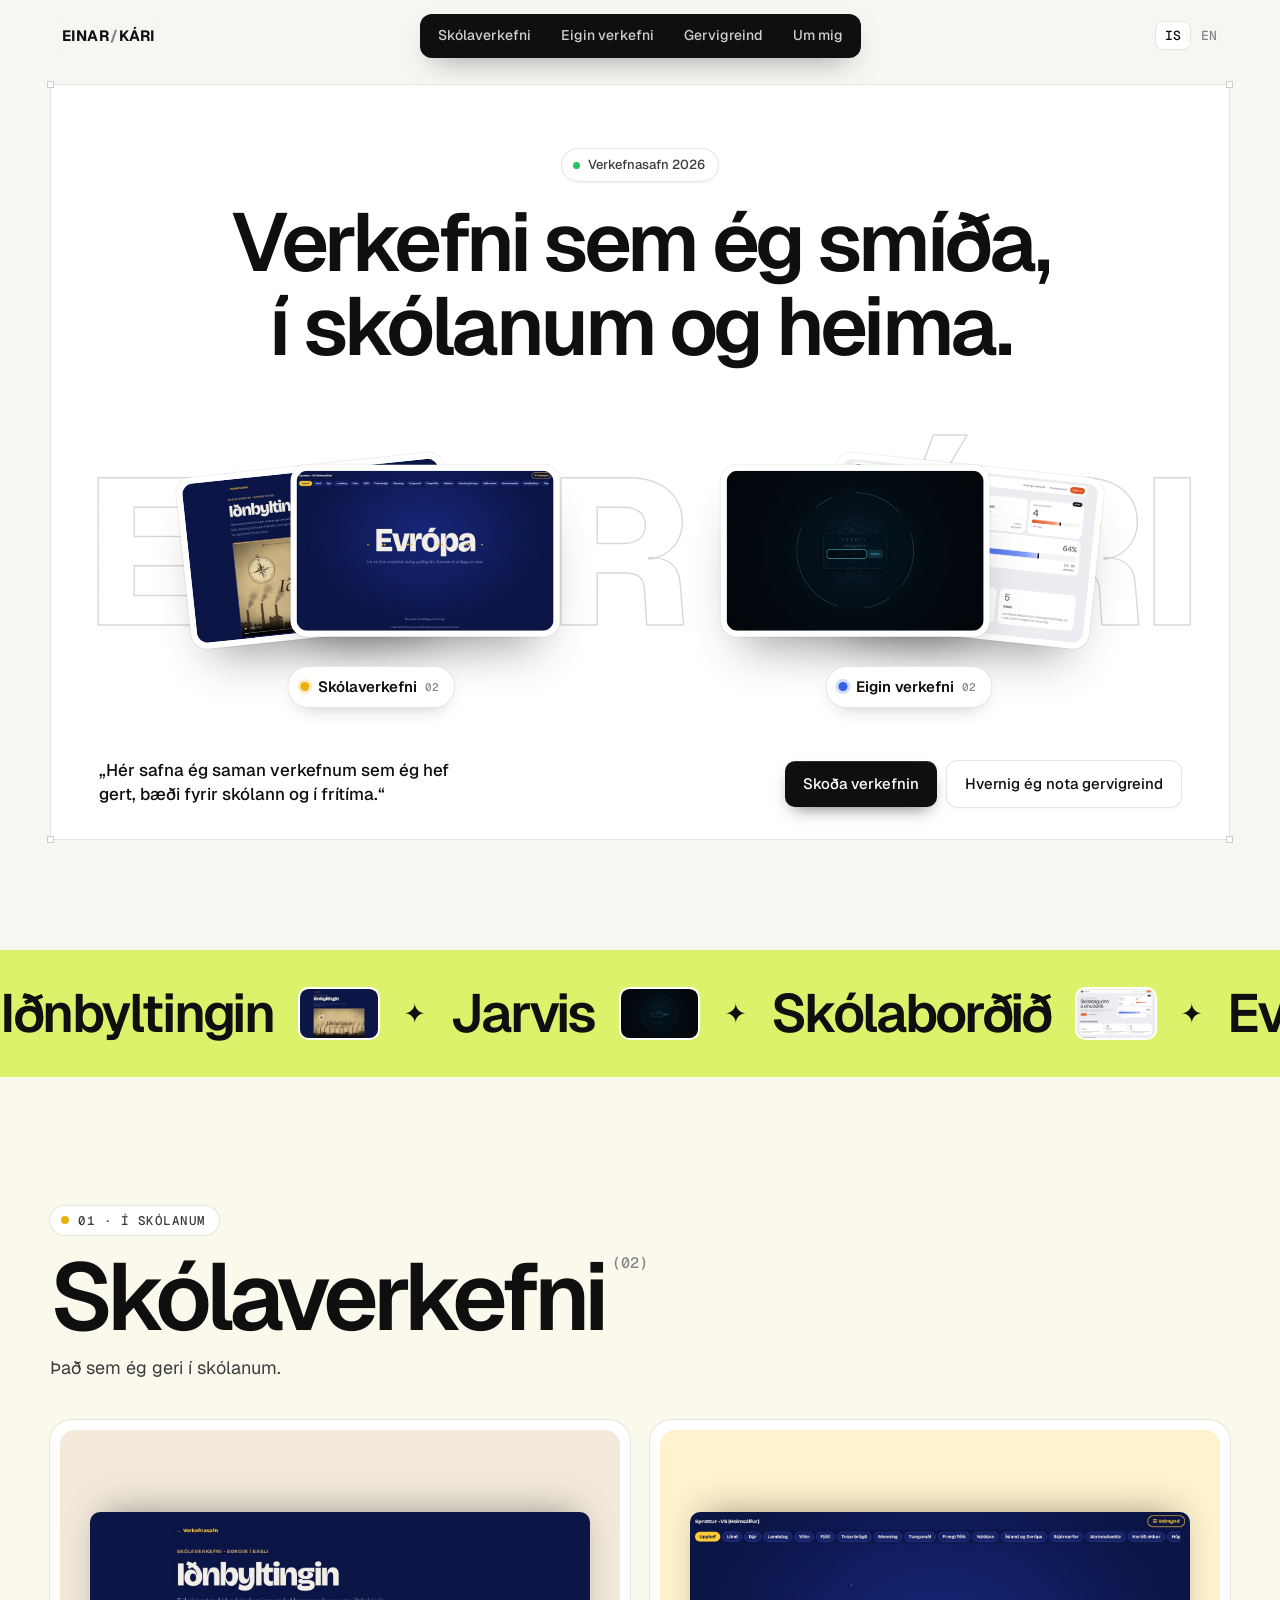
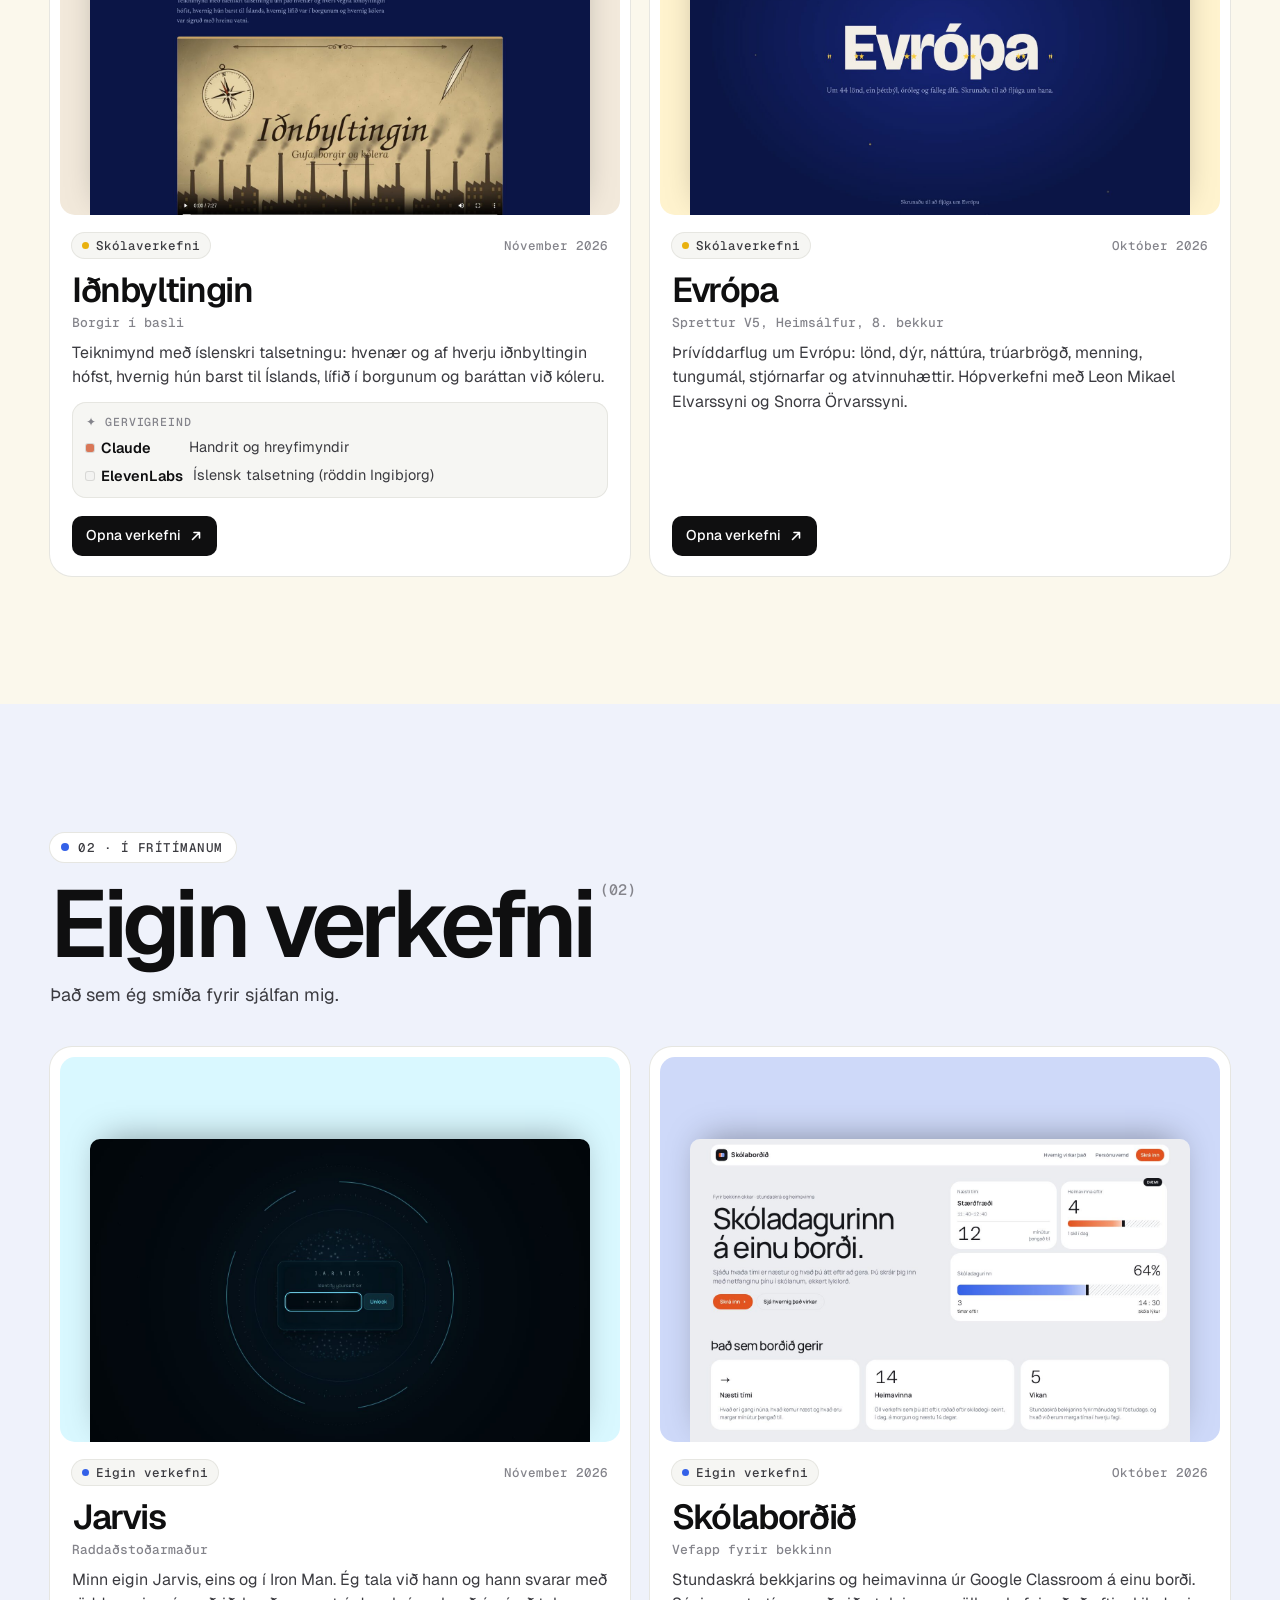
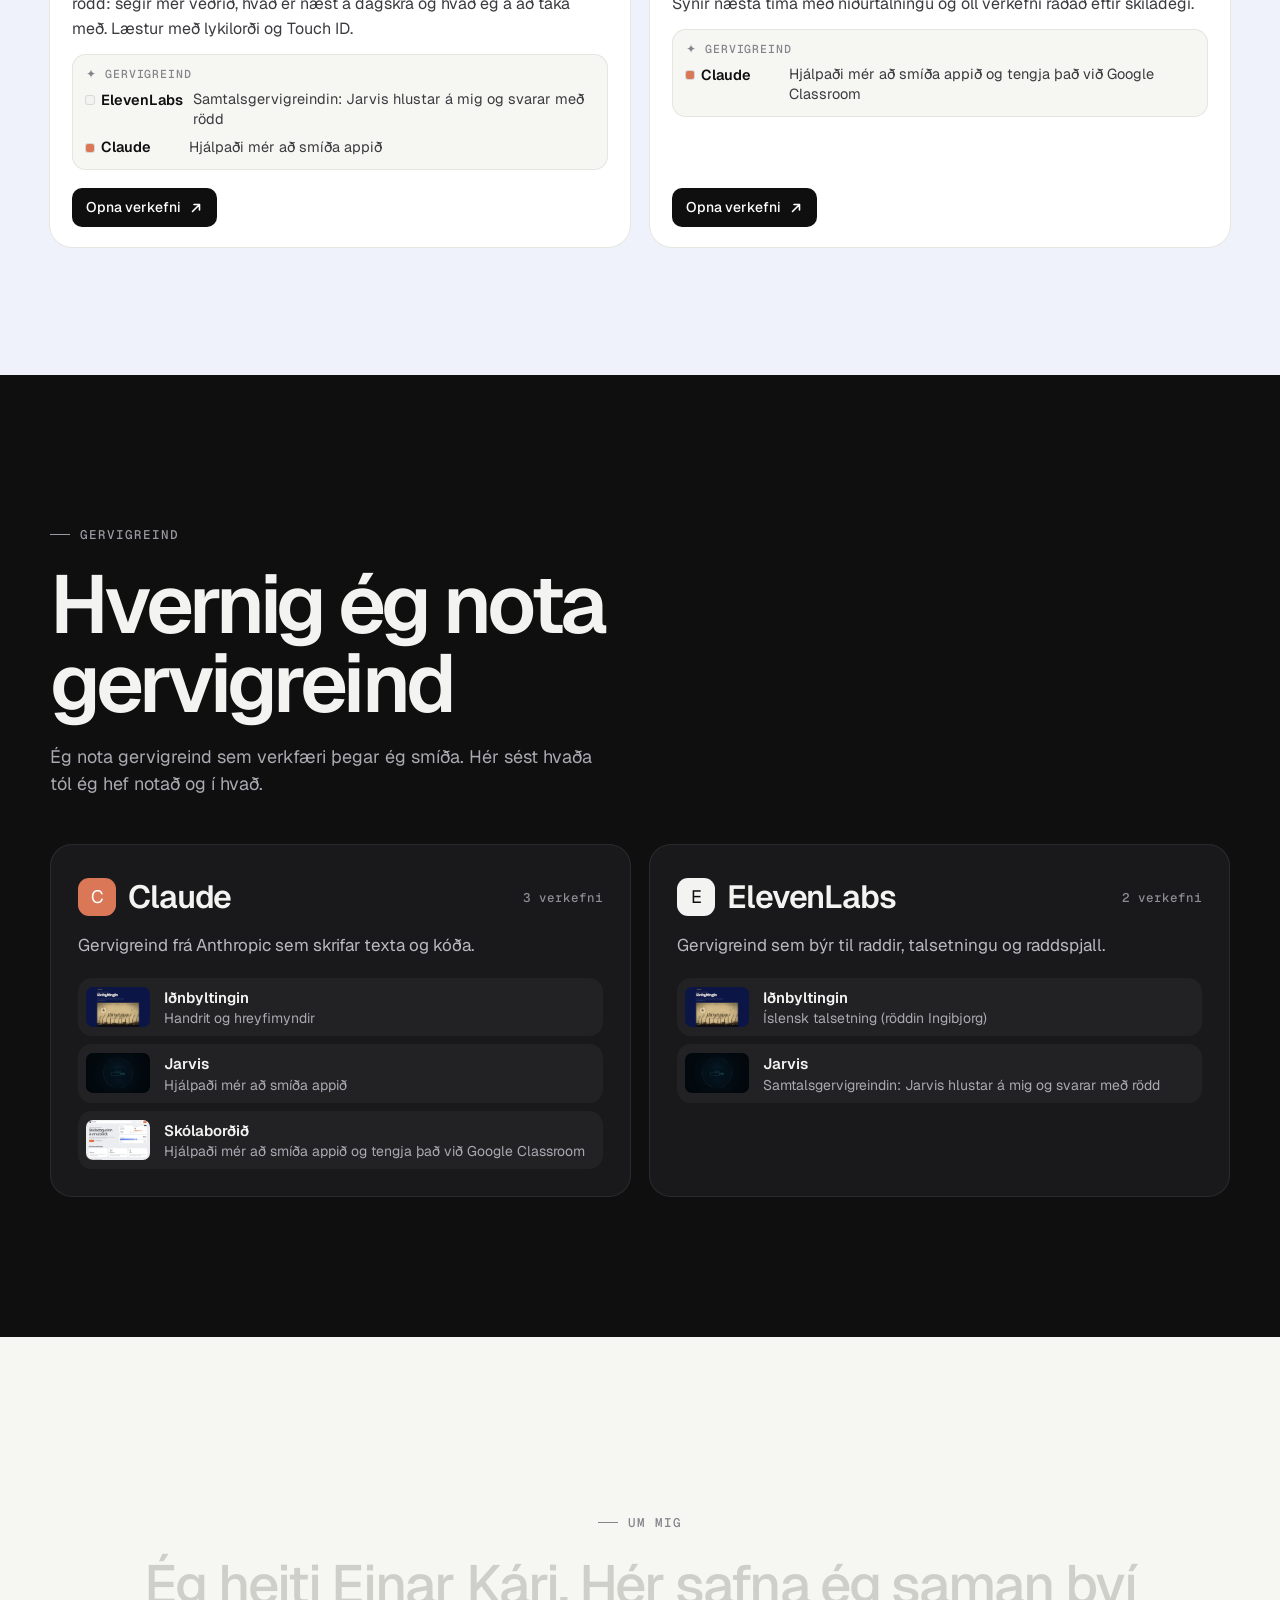
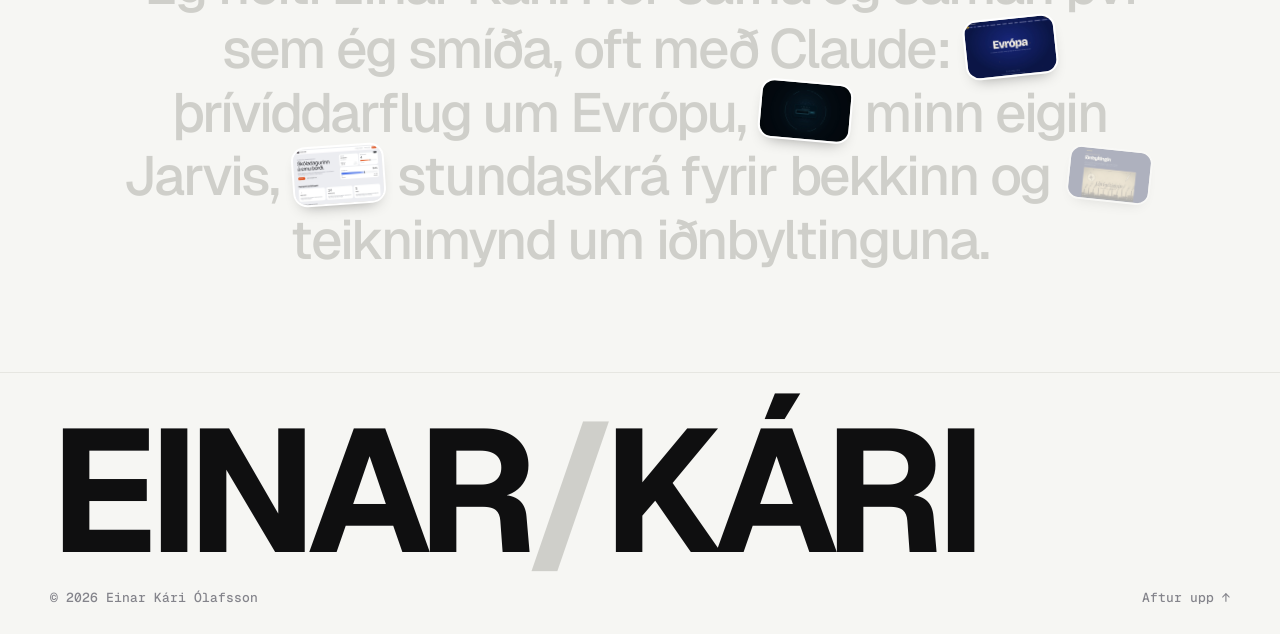
==== commit 9604cd6a: "Skipta forsíðu í Skólaverkefni og Eigin verkefni, segja frá gervigreind - Bendlarnir Einar og Claude" ====
--- a/index.html
+++ b/index.html
@@ -4,7 +4,7 @@
 <meta charset="utf-8">
 <meta name="viewport" content="width=device-width, initial-scale=1">
 <title>Einar Kári</title>
-<meta name="description" content="Verkefni Einars Kára Ólafssonar, fyrir skólann og í frítíma.">
+<meta name="description" content="Verkefni Einars Kára Ólafssonar, fyrir skólann og í frítíma, og hvernig hann notar gervigreind í þeim.">
 <meta name="author" content="Einar Kári Ólafsson">
 <meta name="theme-color" content="#f6f6f3">
 <meta property="og:type" content="website">
@@ -17,7 +17,7 @@
 <link rel="preconnect" href="https://fonts.googleapis.com">
 <link rel="preconnect" href="https://fonts.gstatic.com" crossorigin>
 <link href="https://fonts.googleapis.com/css2?family=Geist:wght@400..800&family=Geist+Mono:wght@400;500&display=swap" rel="stylesheet">
-<link rel="stylesheet" href="style.css?v=1">
+<link rel="stylesheet" href="style.css?v=2">
 </head>
 <body>
 
@@ -27,9 +27,10 @@
       <span class="brand__full">EINAR<i>/</i>KÁRI</span><span class="brand__short">EK</span>
     </a>
     <nav class="pill" id="nav" aria-label="Valmynd">
-      <a href="#top" data-sec="top" data-i18n="navHome">Forsíða</a>
-      <a href="#um" data-sec="um" data-i18n="navAbout">Um mig</a>
-      <a href="#verkefni" data-sec="verkefni" data-i18n="navWork">Verkefni</a>
+      <a href="#skolaverkefni" data-sec="skolaverkefni"><span class="l-full" data-i18n="school">Skólaverkefni</span><span class="l-short" data-i18n="schoolShort">Skóli</span></a>
+      <a href="#eigin-verkefni" data-sec="eigin-verkefni"><span class="l-full" data-i18n="private">Eigin verkefni</span><span class="l-short" data-i18n="privateShort">Eigin</span></a>
+      <a href="#gervigreind" data-sec="gervigreind"><span data-i18n="navAi">Gervigreind</span></a>
+      <a href="#um" data-sec="um"><span class="l-full" data-i18n="navAbout">Um mig</span><span class="l-short" data-i18n="navAboutShort">Um</span></a>
       <span class="pill__chip" aria-hidden="true"></span>
     </nav>
     <div class="lang" role="group" aria-label="Tungumál / Language">
@@ -52,22 +53,49 @@
         <div class="stage">
           <div class="wordmark" aria-hidden="true"><span>EINAR</span> <span>KÁRI</span></div>
           <div class="fan" id="fan"></div>
-          <div class="cursor cursor--einar" aria-hidden="true">
-            <svg viewBox="0 0 20 22"><path d="M2 2l15 7.2-6.6 1.8L7.6 18z"/></svg><span>Einar</span>
-          </div>
-          <div class="cursor cursor--claude" aria-hidden="true">
-            <svg viewBox="0 0 20 22"><path d="M2 2l15 7.2-6.6 1.8L7.6 18z"/></svg><span>Claude</span>
-          </div>
         </div>
 
         <div class="hero__foot">
           <p class="quote" data-i18n="quote">„Hér safna ég saman verkefnum sem ég hef gert, bæði fyrir skólann og í frítíma.“</p>
           <div class="actions">
-            <a class="btn btn--dark" href="#verkefni" data-i18n="ctaWork">Skoða verkefnin</a>
-            <a class="btn btn--ghost" href="#um" data-i18n="ctaAbout">Um mig</a>
+            <a class="btn btn--dark" href="#skolaverkefni" data-i18n="ctaWork">Skoða verkefnin</a>
+            <a class="btn btn--ghost" href="#gervigreind" data-i18n="ctaAi">Hvernig ég nota gervigreind</a>
           </div>
         </div>
       </div>
+    </div>
+  </section>
+
+  <div class="marquee" aria-hidden="true"><div class="marquee__track" id="marquee"></div></div>
+
+  <section class="group group--school" id="skolaverkefni" aria-labelledby="school-title">
+    <div class="wrap">
+      <div class="group__head">
+        <p class="gpill"><span data-i18n="schoolEyebrow">01 · Í skólanum</span></p>
+        <h2 class="group__title" id="school-title"><span data-i18n="school">Skólaverkefni</span><sup data-count="school"></sup></h2>
+        <p class="group__lead" data-i18n="schoolLead">Það sem ég geri í skólanum.</p>
+      </div>
+      <div class="grid" data-grid="school"></div>
+    </div>
+  </section>
+
+  <section class="group group--private" id="eigin-verkefni" aria-labelledby="private-title">
+    <div class="wrap">
+      <div class="group__head">
+        <p class="gpill"><span data-i18n="privateEyebrow">02 · Í frítímanum</span></p>
+        <h2 class="group__title" id="private-title"><span data-i18n="private">Eigin verkefni</span><sup data-count="private"></sup></h2>
+        <p class="group__lead" data-i18n="privateLead">Það sem ég smíða fyrir sjálfan mig.</p>
+      </div>
+      <div class="grid" data-grid="private"></div>
+    </div>
+  </section>
+
+  <section class="ai-sec" id="gervigreind" aria-labelledby="ai-title">
+    <div class="wrap">
+      <p class="eyebrow" data-i18n="aiEyebrow">Gervigreind</p>
+      <h2 class="ai-sec__title" id="ai-title" data-i18n="aiTitle">Hvernig ég nota gervigreind</h2>
+      <p class="ai-sec__lead" data-i18n="aiLead">Ég nota gervigreind sem verkfæri þegar ég smíða. Hér sést hvaða tól ég hef notað og í hvað.</p>
+      <div class="tools" id="tools"></div>
     </div>
   </section>
 
@@ -75,27 +103,6 @@
     <div class="wrap">
       <p class="eyebrow" id="about-label" data-i18n="aboutEyebrow">Um mig</p>
       <p class="reveal" id="about-text">Ég heiti Einar Kári. Hér safna ég saman því sem ég smíða, oft með Claude: þrívíddarflug um Evrópu, minn eigin Jarvis, stundaskrá fyrir bekkinn og teiknimynd um iðnbyltinguna.</p>
-    </div>
-  </section>
-
-  <div class="marquee" aria-hidden="true"><div class="marquee__track" id="marquee"></div></div>
-
-  <section class="work" id="verkefni" aria-labelledby="work-title">
-    <div class="wrap">
-      <div class="work__head">
-        <div>
-          <p class="eyebrow" data-i18n="workEyebrow">Verkefnasafn</p>
-          <h2 class="work__title" id="work-title"><span data-i18n="workTitle">Verkefni</span><sup id="work-count"></sup></h2>
-          <p class="work__lead" data-i18n="workLead">Allt sem ég hef smíðað, nýjast fyrst.</p>
-        </div>
-        <div class="pill tabs" id="tabs" role="tablist" aria-label="Sía verkefni">
-          <button type="button" role="tab" data-filter="all" aria-selected="true"><span data-i18n="tabAll">Allt</span><sup></sup></button>
-          <button type="button" role="tab" data-filter="school" aria-selected="false"><span data-i18n="school">Skólaverkefni</span><sup></sup></button>
-          <button type="button" role="tab" data-filter="private" aria-selected="false"><span data-i18n="private">Eigin verkefni</span><sup></sup></button>
-          <span class="pill__chip" aria-hidden="true"></span>
-        </div>
-      </div>
-      <div class="grid" id="grid" aria-live="polite"></div>
     </div>
   </section>
 </main>
@@ -116,23 +123,31 @@
    url:   mappa verkefnisins, t.d. 'nytt-verkefni/'.
    img:   skjámynd í img/ (best 1440 x 900). Má sleppa.
    date, course, text: strengur á íslensku, eða {is:'…', en:'…'} fyrir bæði tungumál.
-   color: litur verkefnisins (bakgrunnur á spjaldinu). Raðað eftir dagsetningu, nýjast fyrst. */
+   color: litur verkefnisins (bakgrunnur á spjaldinu).
+   ai:    hvernig gervigreind var notuð, listi af {tool:'Claude', what:{is:'…', en:'…'}}.
+          Tólin birtast líka sjálfkrafa í hlutanum „Hvernig ég nota gervigreind“. Má sleppa.
+   Raðað eftir dagsetningu, nýjast fyrst. */
 window.PROJECTS = [
  {group:'school', title:'Iðnbyltingin', url:'idnbyltingin/', img:'img/idnbyltingin.jpg', color:'#c8a46a',
   date:{is:'Nóvember 2026', en:'November 2026'},
   course:{is:'Borgir í basli', en:'Borgir í basli (Cities in trouble)'},
   text:{is:'Teiknimynd með íslenskri talsetningu: hvenær og af hverju iðnbyltingin hófst, hvernig hún barst til Íslands, lífið í borgunum og baráttan við kóleru.',
-        en:'An animated film with Icelandic voice-over: when and why the Industrial Revolution began, how it reached Iceland, life in the cities and the fight against cholera.'}},
+        en:'An animated film with Icelandic voice-over: when and why the Industrial Revolution began, how it reached Iceland, life in the cities and the fight against cholera.'},
+  ai:[{tool:'Claude', what:{is:'Handrit og hreyfimyndir', en:'Script and animation'}},
+      {tool:'ElevenLabs', what:{is:'Íslensk talsetning (röddin Ingibjorg)', en:'Icelandic voice-over (the voice Ingibjorg)'}}]},
  {group:'private', title:'Jarvis', url:'jarvis/', img:'img/jarvis.jpg', color:'#62E3FF',
   date:{is:'Nóvember 2026', en:'November 2026'},
   course:{is:'Raddaðstoðarmaður', en:'Voice assistant'},
   text:{is:'Minn eigin Jarvis, eins og í Iron Man. Ég tala við hann og hann svarar með rödd: segir mér veðrið, hvað er næst á dagskrá og hvað ég á að taka með. Læstur með lykilorði og Touch ID.',
-        en:'My own Jarvis, like in Iron Man. I talk to him and he answers out loud: the weather, what\'s next on my schedule and what to bring. Locked with a password and Touch ID.'}},
+        en:'My own Jarvis, like in Iron Man. I talk to him and he answers out loud: the weather, what\'s next on my schedule and what to bring. Locked with a password and Touch ID.'},
+  ai:[{tool:'ElevenLabs', what:{is:'Samtalsgervigreindin: Jarvis hlustar á mig og svarar með rödd', en:'The conversational AI: Jarvis listens to me and answers out loud'}},
+      {tool:'Claude', what:{is:'Hjálpaði mér að smíða appið', en:'Helped me build the app'}}]},
  {group:'private', title:'Skólaborðið', url:'skolabord/', img:'img/skolabord.jpg', color:'#3461E8',
   date:{is:'Október 2026', en:'October 2026'},
   course:{is:'Vefapp fyrir bekkinn', en:'Web app for the class'},
   text:{is:'Stundaskrá bekkjarins og heimavinna úr Google Classroom á einu borði. Sýnir næsta tíma með niðurtalningu og öll verkefni raðað eftir skiladegi.',
-        en:'The class timetable and homework from Google Classroom on one board. Shows the next lesson with a countdown and every assignment sorted by due date.'}},
+        en:'The class timetable and homework from Google Classroom on one board. Shows the next lesson with a countdown and every assignment sorted by due date.'},
+  ai:[{tool:'Claude', what:{is:'Hjálpaði mér að smíða appið og tengja það við Google Classroom', en:'Helped me build the app and connect it to Google Classroom'}}]},
  {group:'school', title:'Evrópa', url:'evropa/', img:'img/evropa.jpg', color:'#ffcc33',
   date:{is:'Október 2026', en:'October 2026'},
   course:{is:'Sprettur V5, Heimsálfur, 8. bekkur', en:'Sprettur V5, Continents, 8th grade'},
@@ -140,6 +155,6 @@
         en:'A 3D flight across Europe: countries, animals, nature, religions, culture, languages, government and industry. A group project with Leon Mikael Elvarsson and Snorri Örvarsson.'}}
 ];
 </script>
-<script src="main.js?v=1"></script>
+<script src="main.js?v=2"></script>
 </body>
 </html>
--- a/style.css
+++ b/style.css
@@ -1,4 +1,4 @@
-/* einarkari.com — light, minimal portfolio */
+/* einarkari.com — light, minimal portfolio (front page + project pages) */
 :root {
   --bg: #f6f6f3;
   --paper: #ffffff;
@@ -8,8 +8,8 @@
   --faint: #cfcfca;
   --line: #e6e6e1;
   --lime: #dcf26b;
-  --einar: #3461e8;
-  --claude: #d97757;
+  --school: #e9b10f;
+  --private: #3461e8;
   --live: #22c55e;
   --ease: cubic-bezier(.2, .8, .2, 1);
   --sans: 'Geist', ui-sans-serif, system-ui, -apple-system, 'Segoe UI', Roboto, sans-serif;
@@ -31,7 +31,7 @@
 img { display: block; max-width: 100%; height: auto; }
 a { color: inherit; }
 button { font: inherit; }
-:focus-visible { outline: 2px solid var(--einar); outline-offset: 3px; border-radius: 6px; }
+:focus-visible { outline: 2px solid var(--private); outline-offset: 3px; border-radius: 6px; }
 .wrap { width: min(1180px, 100% - 32px); margin-inline: auto; }
 
 /* ---------- Header ---------- */
@@ -51,7 +51,7 @@
   text-decoration: none;
 }
 .brand i { font-style: normal; color: var(--muted); margin: 0 1px; }
-.brand__short { display: none; }
+.brand__short, .l-short { display: none; }
 
 .pill {
   position: relative;
@@ -62,24 +62,20 @@
   border-radius: 12px;
   box-shadow: 0 12px 30px -14px rgba(0, 0, 0, .55);
 }
-.pill a, .pill button {
+.pill a {
   position: relative;
   z-index: 1;
   padding: 7px 14px;
-  border: 0;
   border-radius: 8px;
-  background: none;
   color: #cfcfd4;
   font-size: 14px;
   font-weight: 500;
   text-decoration: none;
   white-space: nowrap;
-  cursor: pointer;
   transition: color .3s;
 }
-.pill a:hover, .pill button:hover { color: #fff; }
-.pill [aria-current="true"], .pill [aria-selected="true"] { color: var(--ink); }
-.pill [aria-current="true"]:hover, .pill [aria-selected="true"]:hover { color: var(--ink); }
+.pill a:hover { color: #fff; }
+.pill a[aria-current="true"], .pill a[aria-current="true"]:hover { color: var(--ink); }
 .pill__chip {
   position: absolute;
   top: 4px;
@@ -88,9 +84,10 @@
   width: 0;
   border-radius: 8px;
   background: #fff;
-  transition: transform .5s var(--ease), width .5s var(--ease);
-}
-.pill sup { margin-left: 4px; font: 500 10px var(--mono); opacity: .6; }
+  opacity: 0;
+  transition: transform .5s var(--ease), width .5s var(--ease), opacity .3s;
+}
+.pill__chip.is-on { opacity: 1; }
 
 .lang {
   justify-self: end;
@@ -123,13 +120,7 @@
   background: var(--paper);
   text-align: center;
 }
-.corner {
-  position: absolute;
-  width: 7px;
-  height: 7px;
-  border: 1px solid var(--faint);
-  background: var(--paper);
-}
+.corner { position: absolute; width: 7px; height: 7px; border: 1px solid var(--faint); background: var(--paper); }
 .corner--tl { top: -4px; left: -4px; }
 .corner--tr { top: -4px; right: -4px; }
 .corner--bl { bottom: -4px; left: -4px; }
@@ -173,18 +164,18 @@
 .w > span { display: inline-block; transform: translateY(108%); transition: transform 1s var(--ease) calc(var(--i) * 55ms + 120ms); }
 .hero__title.is-in .w > span { transform: none; }
 
-/* Stage: outlined wordmark behind a fan of project cards */
+/* Stage: outlined wordmark behind two fans of project cards, school left, personal right */
 .stage {
-  --cw: clamp(176px, 23vw, 330px);
+  --cw: clamp(170px, 21vw, 300px);
   --k: .8;
   position: relative;
-  height: calc(var(--cw) * .66 + 170px);
-  margin: 18px calc(-1 * clamp(16px, 4vw, 48px)) 0;
+  height: calc(var(--cw) * .74 + 170px);
+  margin: 14px calc(-1 * clamp(16px, 4vw, 48px)) 0;
 }
 .wordmark {
   position: absolute;
   left: 50%;
-  top: 50%;
+  top: 46%;
   transform: translate(calc(-50% + var(--drift, 0px)), -50%);
   font-size: clamp(76px, 16.2vw, 244px);
   font-weight: 800;
@@ -198,10 +189,10 @@
 }
 .fan { position: absolute; inset: 0; }
 .fcard {
-  --tx: calc(var(--t) * var(--k) * var(--cw) * (1 + var(--spread, 0) * .32));
+  --tx: calc(var(--t) * var(--k) * var(--cw) * (1 + var(--spread, 0) * .28));
   position: absolute;
   left: 50%;
-  top: 50%;
+  top: 44%;
   z-index: var(--z);
   width: var(--cw);
   padding: 6px;
@@ -210,8 +201,8 @@
   box-shadow: 0 0 0 1px rgba(15, 15, 16, .06), 0 30px 50px -24px rgba(15, 15, 16, .45);
   text-decoration: none;
   transform:
-    translate(calc(-50% + var(--tx)), calc(-50% + var(--ty) + var(--lift, 0px) - var(--spread, 0) * 34px))
-    rotate(calc(var(--r) * (1 + var(--spread, 0) * .7)));
+    translate(calc(-50% + var(--tx)), calc(-50% + var(--ty) + var(--lift, 0px) - var(--spread, 0) * 30px))
+    rotate(calc(var(--r) * (1 + var(--spread, 0) * .6)));
   transition: transform 1s var(--ease) var(--d, 0ms), opacity .7s ease var(--d, 0ms), box-shadow .3s;
 }
 .fan:not(.is-in) .fcard { opacity: 0; transform: translate(-50%, calc(-50% + 70px)) rotate(0deg) scale(.9); }
@@ -234,40 +225,33 @@
 }
 .fcard:hover .fcard__tag, .fcard:focus-visible .fcard__tag { opacity: 1; transform: none; }
 
-/* Figma-style cursors */
-.cursor {
+/* Group labels under each fan */
+.glabel {
   position: absolute;
-  z-index: 30;
-  display: flex;
-  align-items: flex-start;
-  pointer-events: none;
-  animation: drift-a 12s ease-in-out infinite;
-}
-.cursor svg { width: 20px; height: 22px; fill: var(--c); stroke: #fff; stroke-width: 1.6; stroke-linejoin: round; filter: drop-shadow(0 2px 3px rgba(0, 0, 0, .25)); }
-.cursor span {
-  margin: 15px 0 0 -2px;
-  padding: 4px 10px;
+  left: 50%;
+  top: calc(44% + var(--cw) * .36 + 26px);
+  z-index: 25;
+  display: inline-flex;
+  align-items: center;
+  gap: 9px;
+  padding: 8px 15px 8px 12px;
   border-radius: 999px;
-  background: var(--c);
-  color: #fff;
-  font-size: 13px;
-  font-weight: 500;
-  box-shadow: 0 8px 18px -8px var(--c);
-}
-.cursor--einar { --c: var(--einar); left: 17%; top: 10%; }
-.cursor--claude { --c: var(--claude); left: 70%; top: 70%; animation-name: drift-b; animation-duration: 14s; }
-@keyframes drift-a {
-  0%, 100% { transform: translate(0, 0); }
-  25% { transform: translate(110px, 36px); }
-  50% { transform: translate(60px, 120px); }
-  75% { transform: translate(-24px, 56px); }
-}
-@keyframes drift-b {
-  0%, 100% { transform: translate(0, 0); }
-  30% { transform: translate(-120px, -40px); }
-  60% { transform: translate(-50px, -110px); }
-  80% { transform: translate(36px, -30px); }
-}
+  background: var(--paper);
+  box-shadow: 0 0 0 1px var(--line), 0 8px 20px -10px rgba(0, 0, 0, .3);
+  font-size: 15px;
+  font-weight: 600;
+  letter-spacing: -.01em;
+  text-decoration: none;
+  white-space: nowrap;
+  transform: translate(calc(-50% + var(--t) * var(--k) * var(--cw)), var(--ly, 0px));
+  transition: transform .5s var(--ease), box-shadow .3s, opacity .6s ease .75s;
+}
+.glabel::before { content: ''; width: 9px; height: 9px; border-radius: 50%; background: var(--g); box-shadow: 0 0 0 3px color-mix(in srgb, var(--g) 22%, transparent); }
+.glabel sup { font: 500 11px var(--mono); color: var(--muted); }
+.glabel:hover { --ly: -3px; box-shadow: 0 0 0 1px var(--line), 0 14px 26px -12px rgba(0, 0, 0, .35); }
+.glabel--school { --g: var(--school); }
+.glabel--private { --g: var(--private); }
+.fan:not(.is-in) .glabel { opacity: 0; }
 
 .hero__foot { display: flex; justify-content: space-between; align-items: flex-end; gap: 24px; margin-top: 8px; text-align: left; }
 .quote { max-width: 33ch; margin: 0; font-size: 17px; font-weight: 500; line-height: 1.4; }
@@ -287,8 +271,159 @@
 .btn--dark { background: var(--ink); color: #fff; box-shadow: inset 0 1px 0 rgba(255, 255, 255, .14), 0 8px 18px -8px rgba(0, 0, 0, .6); }
 .btn--ghost { background: var(--paper); color: var(--ink); box-shadow: 0 0 0 1px var(--line), 0 2px 6px -2px rgba(0, 0, 0, .08); }
 
+/* ---------- Marquee ---------- */
+.marquee { overflow: hidden; margin-top: clamp(70px, 9vw, 110px); padding: 22px 0; background: var(--lime); }
+.marquee__track { display: flex; width: max-content; animation: marquee 38s linear infinite; }
+.marquee__group {
+  display: flex;
+  align-items: center;
+  gap: 26px;
+  padding-right: 26px;
+  font-size: clamp(30px, 4.2vw, 54px);
+  font-weight: 600;
+  letter-spacing: -.04em;
+  white-space: nowrap;
+}
+.marquee__group img { height: .9em; width: auto; aspect-ratio: 16 / 10; object-fit: cover; object-position: top; border-radius: .16em; box-shadow: 0 0 0 2px #fff; }
+.marquee__star { font-size: .5em; }
+@keyframes marquee { to { transform: translateX(-50%); } }
+
+/* ---------- Project groups ---------- */
+.group { padding: clamp(80px, 10vw, 130px) 0; }
+.group--school { --g: var(--school); background: #fbf8ec; }
+.group--private { --g: var(--private); background: #eff2fb; }
+.group__head { margin-bottom: 38px; }
+.gpill {
+  display: inline-flex;
+  align-items: center;
+  gap: 9px;
+  margin: 0 0 18px;
+  padding: 6px 13px 6px 11px;
+  border-radius: 999px;
+  background: var(--paper);
+  box-shadow: 0 0 0 1px var(--line);
+  font: 500 12.5px var(--mono);
+  letter-spacing: .04em;
+  text-transform: uppercase;
+  color: var(--ink-2);
+}
+.gpill::before { content: ''; width: 8px; height: 8px; border-radius: 50%; background: var(--g); }
+.group__title { margin: 0; font-size: clamp(46px, 7.4vw, 104px); font-weight: 600; line-height: .92; letter-spacing: -.055em; }
+.group__title sup { margin-left: 8px; font: 500 15px var(--mono); letter-spacing: 0; vertical-align: top; color: var(--muted); }
+.group__lead { margin: 14px 0 0; color: var(--ink-2); font-size: 18px; }
+
+.grid { display: grid; grid-template-columns: repeat(2, minmax(0, 1fr)); gap: 20px; }
+.pcard {
+  display: flex;
+  flex-direction: column;
+  padding: 10px;
+  border-radius: 22px;
+  background: var(--paper);
+  box-shadow: 0 0 0 1px var(--line);
+  text-decoration: none;
+  transition: transform .5s var(--ease), box-shadow .4s;
+}
+.pcard:hover { transform: translateY(-4px); box-shadow: 0 0 0 1px var(--line), 0 34px 60px -34px rgba(0, 0, 0, .4); }
+.pcard__media {
+  position: relative;
+  display: grid;
+  place-items: end center;
+  aspect-ratio: 16 / 11;
+  padding: 30px 30px 0;
+  overflow: hidden;
+  border-radius: 15px;
+  background: #efefea;
+  background: color-mix(in srgb, var(--c) 24%, #fff);
+}
+.pcard__media img {
+  width: 100%;
+  aspect-ratio: 16 / 10;
+  object-fit: cover;
+  object-position: top;
+  border-radius: 10px 10px 0 0;
+  box-shadow: 0 -12px 34px -14px rgba(0, 0, 0, .4);
+  transform: translateY(10px);
+  transition: transform .7s var(--ease);
+}
+.pcard:hover .pcard__media img { transform: translateY(0) scale(1.015); }
+.pcard__ph { align-self: center; font-size: 34px; font-weight: 600; letter-spacing: -.04em; }
+.pcard__body { display: flex; flex: 1; flex-direction: column; gap: 10px; padding: 18px 12px 10px; }
+.pcard__top { display: flex; flex-wrap: wrap; justify-content: space-between; align-items: center; gap: 10px; font: 500 12.5px var(--mono); color: var(--muted); }
+.tag {
+  display: inline-flex;
+  align-items: center;
+  gap: 7px;
+  padding: 4px 10px;
+  border-radius: 999px;
+  background: var(--bg);
+  box-shadow: 0 0 0 1px var(--line);
+  color: var(--ink-2);
+}
+.tag::before { content: ''; width: 7px; height: 7px; border-radius: 50%; background: var(--g, var(--muted)); }
+.pcard__title { margin: 4px 0 0; font-size: clamp(28px, 2.7vw, 36px); font-weight: 600; line-height: 1.04; letter-spacing: -.04em; }
+.pcard__course { margin: -4px 0 0; font: 500 13px var(--mono); color: var(--muted); }
+.pcard__text { margin: 0; color: var(--ink-2); font-size: 16px; }
+.pcard__go {
+  display: inline-flex;
+  align-items: center;
+  align-self: flex-start;
+  gap: 8px;
+  margin-top: auto;
+  padding: 9px 14px;
+  border-radius: 10px;
+  background: var(--ink);
+  color: #fff;
+  font-size: 14px;
+  font-weight: 500;
+}
+.pcard__go svg { width: 14px; height: 14px; transition: transform .4s var(--ease); }
+.pcard:hover .pcard__go svg { transform: translate(3px, -3px); }
+.empty { grid-column: 1 / -1; padding: 28px; border: 1px dashed var(--faint); border-radius: 18px; color: var(--muted); text-align: center; }
+
+/* AI box on a project card (and on project pages) */
+.ai { margin: 2px 0 8px; padding: 12px 14px; border-radius: 14px; background: var(--bg); box-shadow: inset 0 0 0 1px var(--line); }
+.ai__label { display: flex; align-items: center; gap: 7px; margin: 0 0 8px; font: 500 11.5px var(--mono); letter-spacing: .08em; text-transform: uppercase; color: var(--muted); }
+.ai ul { display: grid; gap: 7px; margin: 0; padding: 0; list-style: none; }
+.ai li { display: flex; flex-wrap: wrap; gap: 4px 10px; align-items: baseline; font-size: 14.5px; line-height: 1.4; }
+.ai b { display: inline-flex; flex: none; align-items: center; gap: 7px; min-width: 6.4em; font-weight: 600; }
+.ai b::before { content: ''; width: 8px; height: 8px; border-radius: 2px; background: var(--tool, var(--ink)); box-shadow: 0 0 0 1px rgba(0, 0, 0, .12); }
+.ai span { flex: 1 1 14em; color: var(--ink-2); }
+
+.js .rv { opacity: 0; transform: translateY(28px); transition: opacity .8s var(--ease) var(--d, 0ms), transform .9s var(--ease) var(--d, 0ms), box-shadow .4s; }
+.js .rv.is-visible { opacity: 1; transform: none; }
+.js .pcard.rv.is-visible:hover { transform: translateY(-4px); }
+
+/* ---------- How I use AI ---------- */
+.ai-sec { padding: clamp(90px, 11vw, 150px) 0; background: var(--ink); color: #f3f3f1; }
+.ai-sec .eyebrow { color: #9a9aa2; }
+.ai-sec__title { margin: 0; max-width: 13ch; font-size: clamp(42px, 6.4vw, 90px); font-weight: 600; line-height: .96; letter-spacing: -.05em; }
+.ai-sec__lead { max-width: 46ch; margin: 20px 0 46px; color: #a9a9b0; font-size: 18px; }
+.tools { display: grid; grid-template-columns: repeat(auto-fit, minmax(min(100%, 420px), 1fr)); gap: 18px; }
+.tool { padding: clamp(18px, 2.4vw, 28px); border-radius: 22px; background: #19191b; box-shadow: inset 0 0 0 1px #2a2a2e; }
+.tool__head { display: flex; align-items: center; gap: 12px; margin-bottom: 10px; }
+.tool__mark { display: grid; place-items: center; width: 38px; height: 38px; border-radius: 11px; background: var(--tool); color: var(--tool-ink, #fff); font-size: 18px; }
+.tool h3 { margin: 0; font-size: clamp(26px, 2.6vw, 32px); font-weight: 600; letter-spacing: -.035em; }
+.tool__count { margin-left: auto; font: 500 12.5px var(--mono); color: #8d8d95; white-space: nowrap; }
+.tool__desc { margin: 0 0 20px; color: #b9b9c0; }
+.tool__uses { display: grid; gap: 8px; margin: 0; padding: 0; list-style: none; }
+.tool__uses a {
+  display: grid;
+  grid-template-columns: 64px 1fr;
+  gap: 14px;
+  align-items: center;
+  padding: 8px 12px 8px 8px;
+  border-radius: 14px;
+  background: #222225;
+  text-decoration: none;
+  transition: background .3s;
+}
+.tool__uses a:hover { background: #2c2c30; }
+.tool__uses img { width: 64px; aspect-ratio: 16 / 10; object-fit: cover; object-position: top; border-radius: 7px; }
+.tool__uses b { display: block; font-size: 15px; font-weight: 600; }
+.tool__uses span { display: block; font-size: 14px; line-height: 1.35; color: #a9a9b0; }
+
 /* ---------- About ---------- */
-.about { padding: clamp(96px, 13vw, 170px) 0; text-align: center; }
+.about { padding: clamp(96px, 13vw, 170px) 0 clamp(60px, 8vw, 100px); text-align: center; }
 .eyebrow {
   display: inline-flex;
   align-items: center;
@@ -326,110 +461,65 @@
 .chip.is-lit { opacity: 1; transform: rotate(var(--cr, -5deg)) scale(1); }
 .chip img { width: 100%; height: 100%; object-fit: cover; object-position: top; }
 
-/* ---------- Marquee ---------- */
-.marquee { overflow: hidden; padding: 22px 0; background: var(--lime); }
-.marquee__track { display: flex; width: max-content; animation: marquee 38s linear infinite; }
-.marquee__group {
-  display: flex;
-  align-items: center;
-  gap: 26px;
-  padding-right: 26px;
-  font-size: clamp(30px, 4.2vw, 54px);
-  font-weight: 600;
-  letter-spacing: -.04em;
-  white-space: nowrap;
-}
-.marquee__group img { height: .9em; width: auto; aspect-ratio: 16 / 10; object-fit: cover; object-position: top; border-radius: .16em; box-shadow: 0 0 0 2px #fff; }
-.marquee__star { font-size: .5em; }
-@keyframes marquee { to { transform: translateX(-50%); } }
-
-/* ---------- Work ---------- */
-.work { padding: clamp(90px, 11vw, 140px) 0 40px; }
-.work__head { display: flex; flex-wrap: wrap; justify-content: space-between; align-items: flex-end; gap: 24px; margin-bottom: 36px; }
-.work__head .eyebrow { margin-bottom: 14px; }
-.work__title { margin: 0; font-size: clamp(48px, 7.4vw, 104px); font-weight: 600; line-height: .92; letter-spacing: -.055em; }
-.work__title sup { margin-left: 8px; font: 500 15px var(--mono); letter-spacing: 0; vertical-align: top; color: var(--muted); }
-.work__lead { margin: 14px 0 0; color: var(--muted); }
-
-.grid { display: grid; grid-template-columns: repeat(2, minmax(0, 1fr)); gap: 20px; }
-.pcard {
-  display: flex;
-  flex-direction: column;
-  padding: 10px;
-  border-radius: 22px;
-  background: var(--paper);
-  box-shadow: 0 0 0 1px var(--line);
-  text-decoration: none;
-  transition: transform .5s var(--ease), box-shadow .4s;
-}
-.pcard:hover { transform: translateY(-4px); box-shadow: 0 0 0 1px var(--line), 0 34px 60px -34px rgba(0, 0, 0, .4); }
-.pcard__media {
-  position: relative;
-  display: grid;
-  place-items: end center;
-  aspect-ratio: 16 / 11;
-  padding: 30px 30px 0;
-  overflow: hidden;
-  border-radius: 15px;
-  background: #efefea;
-  background: color-mix(in srgb, var(--c) 24%, #fff);
-}
-.pcard__media img {
-  width: 100%;
-  aspect-ratio: 16 / 10;
-  object-fit: cover;
-  object-position: top;
-  border-radius: 10px 10px 0 0;
-  box-shadow: 0 -12px 34px -14px rgba(0, 0, 0, .4);
-  transform: translateY(10px);
-  transition: transform .7s var(--ease);
-}
-.pcard:hover .pcard__media img { transform: translateY(0) scale(1.015); }
-.pcard__ph { align-self: center; font-size: 34px; font-weight: 600; letter-spacing: -.04em; }
-.pcard__body { display: flex; flex: 1; flex-direction: column; gap: 10px; padding: 18px 12px 10px; }
-.pcard__top { display: flex; flex-wrap: wrap; justify-content: space-between; align-items: center; gap: 10px; font: 500 12.5px var(--mono); color: var(--muted); }
-.tag {
-  display: inline-flex;
-  align-items: center;
-  gap: 7px;
-  padding: 4px 10px;
-  border-radius: 999px;
-  background: var(--bg);
-  box-shadow: 0 0 0 1px var(--line);
-  color: var(--ink-2);
-}
-.tag::before { content: ''; width: 7px; height: 7px; border-radius: 50%; background: var(--c); box-shadow: 0 0 0 1px rgba(0, 0, 0, .08); }
-.pcard__title { margin: 4px 0 0; font-size: clamp(28px, 2.7vw, 36px); font-weight: 600; line-height: 1.04; letter-spacing: -.04em; }
-.pcard__course { margin: -4px 0 0; font: 500 13px var(--mono); color: var(--muted); }
-.pcard__text { margin: 0 0 6px; color: var(--ink-2); font-size: 16px; }
-.pcard__go {
-  display: inline-flex;
-  align-items: center;
-  align-self: flex-start;
+/* ---------- Footer ---------- */
+.foot { padding: 44px 0 28px; border-top: 1px solid var(--line); }
+.foot__mark { margin: 0 0 26px; font-size: clamp(50px, 13.6vw, 196px); font-weight: 700; line-height: .84; letter-spacing: -.06em; white-space: nowrap; }
+.foot__mark span { color: var(--faint); }
+.foot__row { display: flex; flex-wrap: wrap; justify-content: space-between; gap: 16px; font: 500 13px var(--mono); color: var(--muted); }
+.foot__row a { text-decoration: none; }
+.foot__row a:hover { color: var(--ink); }
+
+/* ---------- Project pages ---------- */
+.pnav { position: fixed; top: 14px; left: 0; right: 0; z-index: 50; pointer-events: none; }
+.pnav .wrap { display: flex; justify-content: space-between; align-items: center; }
+.pnav .wrap > * { pointer-events: auto; }
+.back {
+  display: inline-flex;
+  align-items: center;
   gap: 8px;
-  margin-top: auto;
-  padding: 9px 14px;
+  padding: 8px 14px;
   border-radius: 10px;
   background: var(--ink);
   color: #fff;
   font-size: 14px;
   font-weight: 500;
-}
-.pcard__go svg { width: 14px; height: 14px; transition: transform .4s var(--ease); }
-.pcard:hover .pcard__go svg { transform: translate(3px, -3px); }
-.empty { grid-column: 1 / -1; padding: 28px; border: 1px dashed var(--faint); border-radius: 18px; color: var(--muted); text-align: center; }
-
-.js .rv { opacity: 0; transform: translateY(28px); transition: opacity .8s var(--ease) var(--d, 0ms), transform .9s var(--ease) var(--d, 0ms), box-shadow .4s; }
-.js .rv.is-visible { opacity: 1; transform: none; }
-.js .pcard.rv.is-visible:hover { transform: translateY(-4px); }
-
-/* ---------- Footer ---------- */
-.foot { margin-top: 70px; padding: 44px 0 28px; border-top: 1px solid var(--line); }
-.foot__mark { margin: 0 0 26px; font-size: clamp(50px, 13.6vw, 196px); font-weight: 700; line-height: .84; letter-spacing: -.06em; white-space: nowrap; }
-.foot__mark span { color: var(--faint); }
-.foot__row { display: flex; flex-wrap: wrap; justify-content: space-between; gap: 16px; font: 500 13px var(--mono); color: var(--muted); }
-.foot__row a { text-decoration: none; }
-.foot__row a:hover { color: var(--ink); }
+  text-decoration: none;
+  box-shadow: 0 12px 30px -14px rgba(0, 0, 0, .55);
+  transition: transform .3s var(--ease);
+}
+.back:hover { transform: translateX(-2px); }
+.proj { padding: 84px 0 0; }
+.proj .frame { padding-bottom: 40px; }
+.proj__title { margin: 20px auto 0; font-size: clamp(52px, 9vw, 128px); font-weight: 600; line-height: .92; letter-spacing: -.06em; }
+.proj__lead { max-width: 56ch; margin: 18px auto 0; color: var(--ink-2); font-size: clamp(17px, 1.6vw, 19px); text-wrap: pretty; }
+.player {
+  max-width: 980px;
+  margin: 36px auto 0;
+  padding: 8px;
+  border-radius: 20px;
+  background: var(--paper);
+  box-shadow: 0 0 0 1px var(--line), 0 44px 70px -42px rgba(0, 0, 0, .5);
+}
+.player video { display: block; width: 100%; aspect-ratio: 16 / 9; border-radius: 13px; background: #000; }
+.pmeta { display: flex; flex-wrap: wrap; justify-content: space-between; gap: 8px 18px; max-width: 980px; margin: 14px auto 0; font: 500 13px var(--mono); color: var(--muted); text-align: left; }
+.pmeta a { color: var(--ink); text-underline-offset: 3px; }
+.psec { padding: clamp(64px, 8vw, 100px) 0 0; }
+.psec h2 { margin: 0 0 24px; font-size: clamp(32px, 4.2vw, 52px); font-weight: 600; line-height: 1; letter-spacing: -.045em; }
+.parts { display: grid; grid-template-columns: repeat(auto-fill, minmax(240px, 1fr)); gap: 14px; margin: 0; padding: 0; list-style: none; counter-reset: part; }
+.parts li { padding: 20px; border-radius: 18px; background: var(--paper); box-shadow: 0 0 0 1px var(--line); }
+.parts li::before { counter-increment: part; content: counter(part, decimal-leading-zero); display: block; margin-bottom: 16px; font: 500 12.5px var(--mono); color: var(--muted); }
+.parts b { display: block; margin-bottom: 6px; font-size: 19px; font-weight: 600; letter-spacing: -.02em; }
+.parts span { color: var(--ink-2); font-size: 15.5px; }
+.discuss { padding: clamp(22px, 3vw, 34px); border-radius: 22px; background: var(--lime); }
+.discuss ol { margin: 0; padding-left: 1.3em; font-size: clamp(19px, 2.1vw, 25px); font-weight: 500; line-height: 1.35; letter-spacing: -.02em; }
+.discuss li + li { margin-top: 12px; }
+.sources { margin: 0; padding-left: 1.4em; color: var(--ink-2); font-size: 15px; }
+.sources li + li { margin-top: 9px; }
+.sources a { color: var(--ink); text-decoration-color: var(--faint); text-underline-offset: 3px; }
+.ai--page { max-width: 640px; padding: 18px 20px; background: var(--paper); }
+.ai--page li { font-size: 16px; }
+.proj + .foot, .psec:last-child { margin-bottom: 0; }
+.pfoot { margin-top: clamp(70px, 9vw, 110px); }
 
 /* ---------- 404 ---------- */
 .lost { min-height: 100vh; display: grid; place-items: center; padding: 24px; text-align: center; }
@@ -437,6 +527,10 @@
 .lost p { margin: 0 0 26px; color: var(--muted); }
 
 /* ---------- Small screens ---------- */
+@media (max-width: 860px) {
+  .l-full { display: none; }
+  .l-short { display: inline; }
+}
 @media (max-width: 760px) {
   .grid { grid-template-columns: 1fr; }
   .hero__foot { flex-direction: column; align-items: center; text-align: center; }
@@ -444,35 +538,34 @@
 }
 @media (max-width: 640px) {
   body { font-size: 16px; }
-  .nav { top: 10px; }
+  .nav, .pnav { top: 10px; }
   .nav__inner { grid-template-columns: auto 1fr auto; gap: 6px; width: calc(100% - 20px); }
   .nav .pill { justify-self: center; }
   .brand { padding: 8px 8px; font-size: 14px; }
   .brand__full { display: none; }
   .brand__short { display: inline; }
-  .pill a { padding: 7px 9px; font-size: 13px; }
+  .pill a { padding: 7px 8px; font-size: 13px; }
   .lang { padding: 3px; }
   .lang button { padding: 5px 6px; font-size: 12px; }
-  .hero { padding-top: 70px; }
+  .hero, .proj { padding-top: 70px; }
   .frame { padding: 44px 16px 26px; }
   .hero__title { font-size: clamp(34px, 10.4vw, 44px); }
   .hero__title .line { display: inline; }
-  .stage { --cw: 50vw; --k: .48; height: calc(var(--cw) * .66 + 160px); margin-inline: -16px; }
+  .stage { --cw: 40vw; --k: .6; height: calc(var(--cw) * .74 + 150px); margin-inline: -16px; }
   .wordmark { font-size: 24vw; line-height: .8; white-space: normal; text-align: center; width: 100%; }
   .wordmark span { display: block; }
-  .cursor span { font-size: 12px; padding: 3px 8px; }
-  .cursor--einar { left: 6%; top: 4%; }
-  .cursor--claude { left: 58%; top: 74%; }
-  .tabs { width: 100%; }
-  .tabs button { flex: 1; padding: 8px 6px; font-size: 13px; }
+  .glabel { padding: 6px 11px 6px 9px; font-size: 13px; gap: 7px; top: calc(44% + var(--cw) * .36 + 20px); }
+  .glabel sup { display: none; }
   .pcard__media { padding: 20px 20px 0; }
+  .tool__uses a { grid-template-columns: 52px 1fr; }
+  .tool__uses img { width: 52px; }
 }
 
 @media (prefers-reduced-motion: reduce) {
   html { scroll-behavior: auto; }
   *, *::before, *::after { animation: none !important; transition: none !important; }
   .w > span { transform: none !important; }
-  .fan:not(.is-in) .fcard { opacity: 1; }
+  .fan:not(.is-in) .fcard, .fan:not(.is-in) .glabel { opacity: 1; }
   .js .rw { color: var(--ink); }
   .chip { opacity: 1; transform: none; }
   .js .rv { opacity: 1; transform: none; }
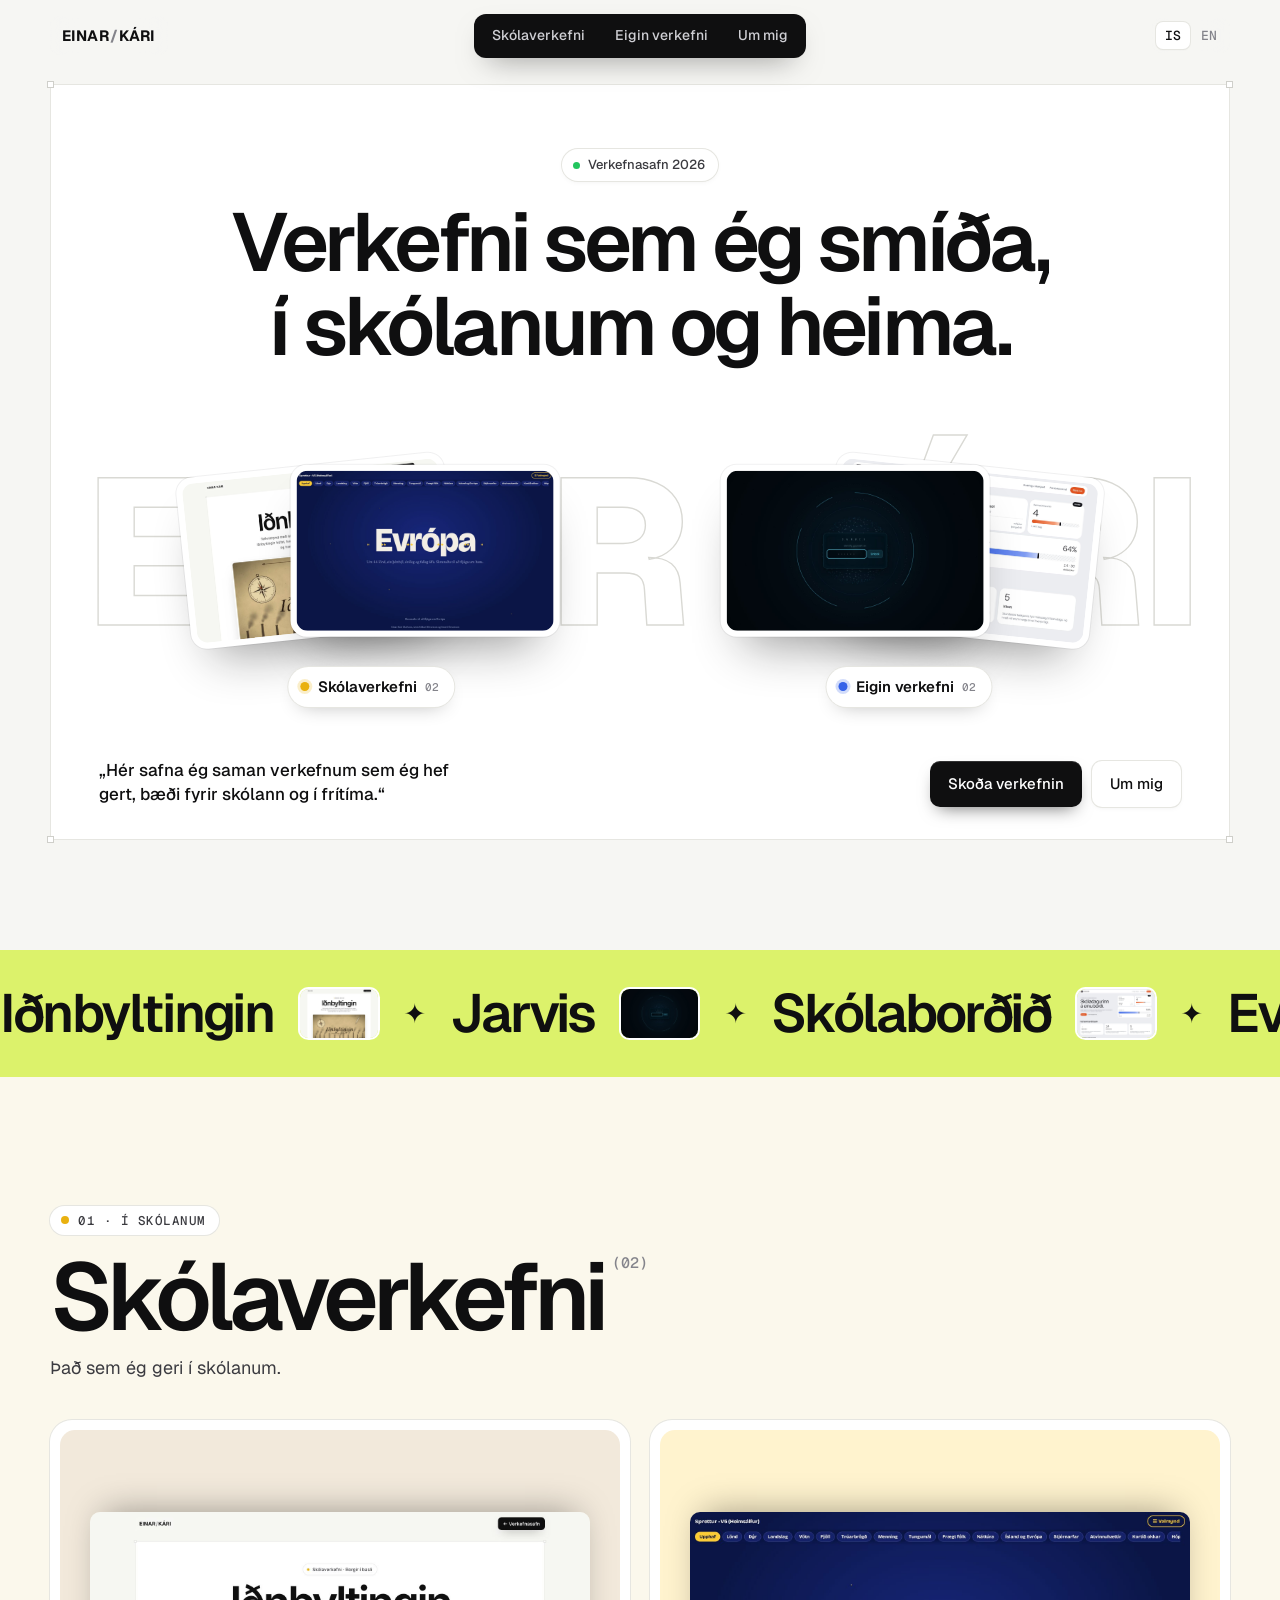
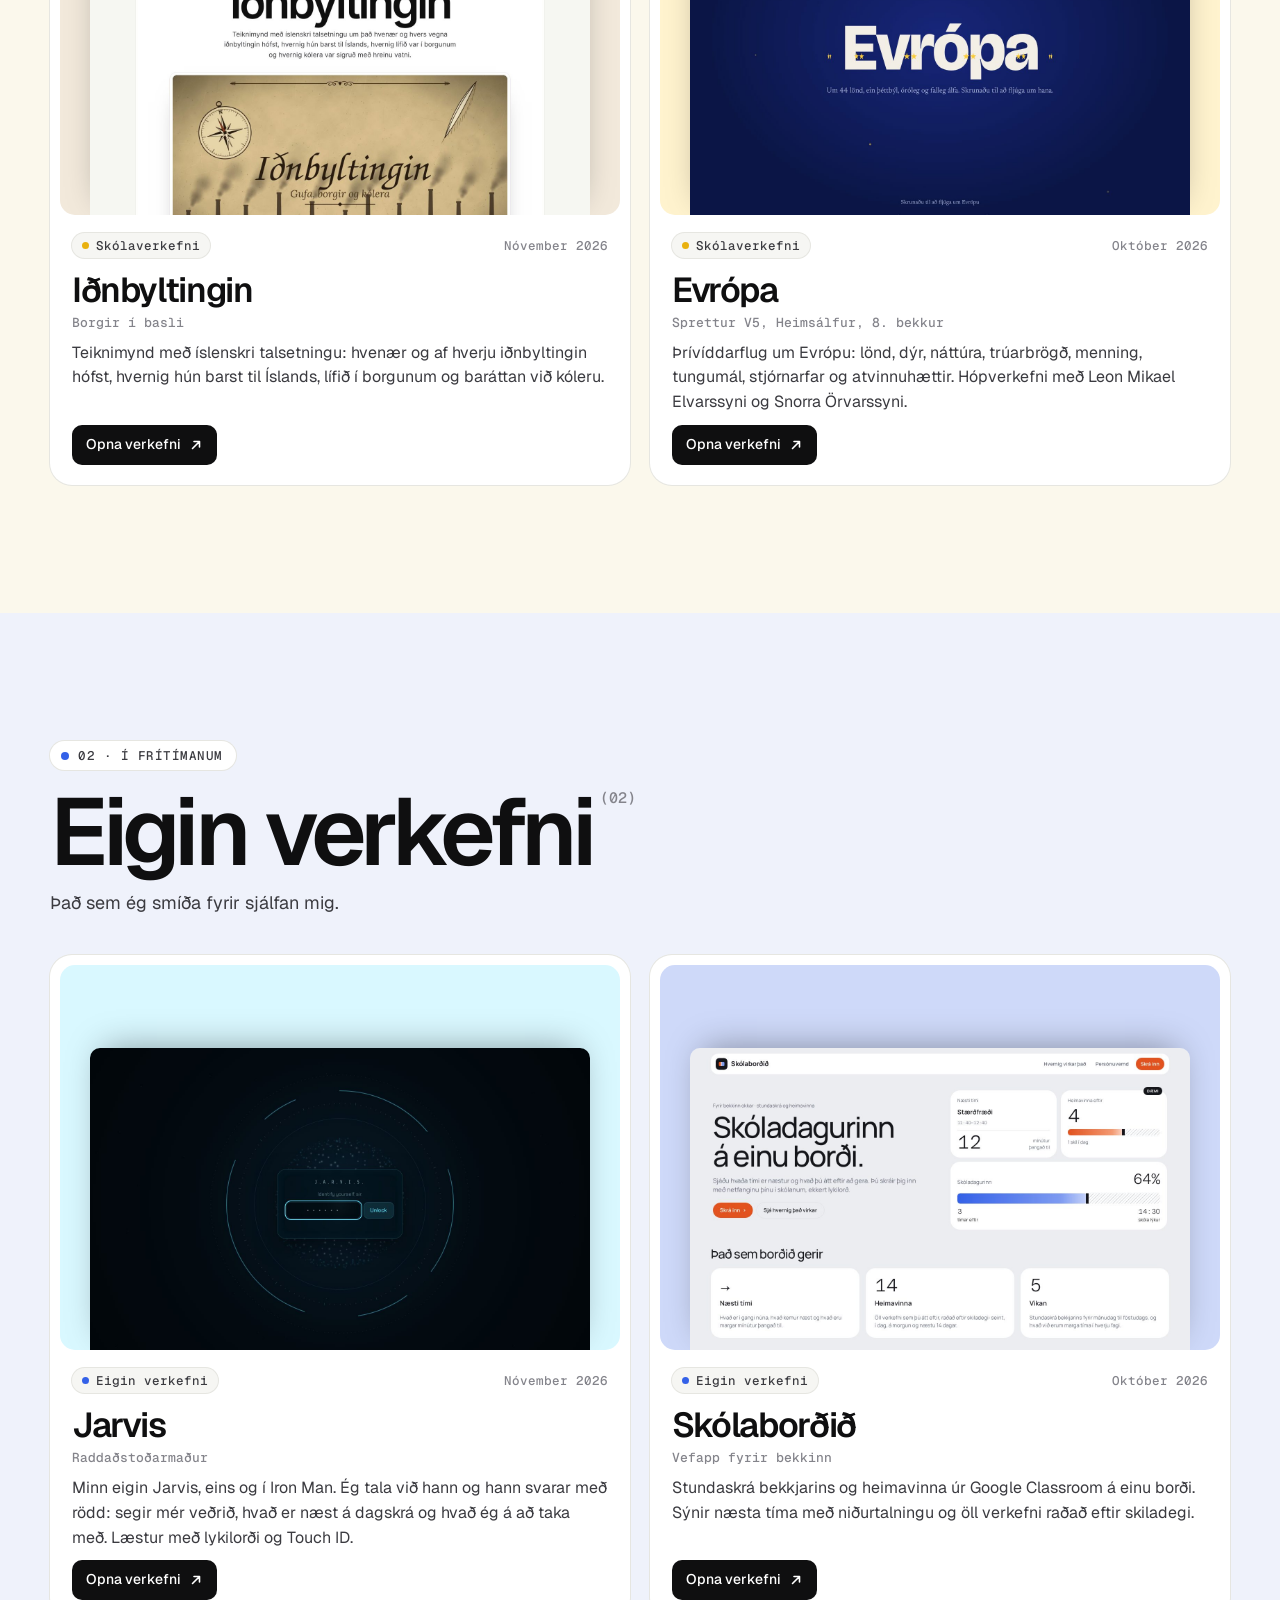
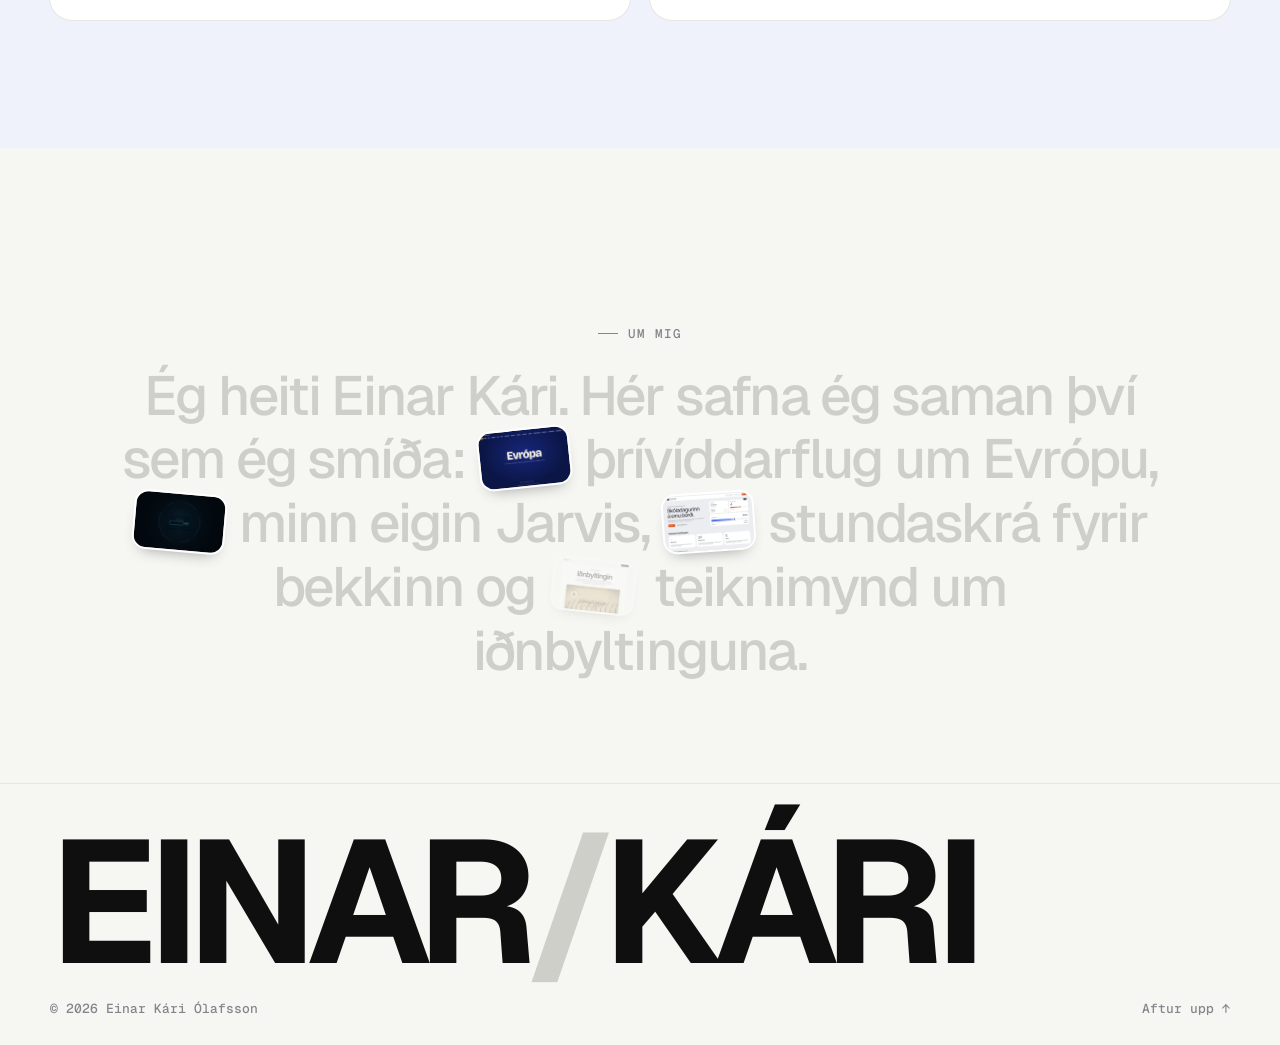
==== commit 970021c3: "Taka út umfjöllun um gervigreind og uppfæra skjámynd af Iðnbyltingunni Co-Authored-By: Claude Opus 5" ====
--- a/index.html
+++ b/index.html
@@ -4,7 +4,7 @@
 <meta charset="utf-8">
 <meta name="viewport" content="width=device-width, initial-scale=1">
 <title>Einar Kári</title>
-<meta name="description" content="Verkefni Einars Kára Ólafssonar, fyrir skólann og í frítíma, og hvernig hann notar gervigreind í þeim.">
+<meta name="description" content="Verkefni Einars Kára Ólafssonar, fyrir skólann og í frítíma.">
 <meta name="author" content="Einar Kári Ólafsson">
 <meta name="theme-color" content="#f6f6f3">
 <meta property="og:type" content="website">
@@ -29,7 +29,6 @@
     <nav class="pill" id="nav" aria-label="Valmynd">
       <a href="#skolaverkefni" data-sec="skolaverkefni"><span class="l-full" data-i18n="school">Skólaverkefni</span><span class="l-short" data-i18n="schoolShort">Skóli</span></a>
       <a href="#eigin-verkefni" data-sec="eigin-verkefni"><span class="l-full" data-i18n="private">Eigin verkefni</span><span class="l-short" data-i18n="privateShort">Eigin</span></a>
-      <a href="#gervigreind" data-sec="gervigreind"><span data-i18n="navAi">Gervigreind</span></a>
       <a href="#um" data-sec="um"><span class="l-full" data-i18n="navAbout">Um mig</span><span class="l-short" data-i18n="navAboutShort">Um</span></a>
       <span class="pill__chip" aria-hidden="true"></span>
     </nav>
@@ -59,7 +58,7 @@
           <p class="quote" data-i18n="quote">„Hér safna ég saman verkefnum sem ég hef gert, bæði fyrir skólann og í frítíma.“</p>
           <div class="actions">
             <a class="btn btn--dark" href="#skolaverkefni" data-i18n="ctaWork">Skoða verkefnin</a>
-            <a class="btn btn--ghost" href="#gervigreind" data-i18n="ctaAi">Hvernig ég nota gervigreind</a>
+            <a class="btn btn--ghost" href="#um" data-i18n="ctaAbout">Um mig</a>
           </div>
         </div>
       </div>
@@ -90,19 +89,10 @@
     </div>
   </section>
 
-  <section class="ai-sec" id="gervigreind" aria-labelledby="ai-title">
-    <div class="wrap">
-      <p class="eyebrow" data-i18n="aiEyebrow">Gervigreind</p>
-      <h2 class="ai-sec__title" id="ai-title" data-i18n="aiTitle">Hvernig ég nota gervigreind</h2>
-      <p class="ai-sec__lead" data-i18n="aiLead">Ég nota gervigreind sem verkfæri þegar ég smíða. Hér sést hvaða tól ég hef notað og í hvað.</p>
-      <div class="tools" id="tools"></div>
-    </div>
-  </section>
-
   <section class="about" id="um" aria-labelledby="about-label">
     <div class="wrap">
       <p class="eyebrow" id="about-label" data-i18n="aboutEyebrow">Um mig</p>
-      <p class="reveal" id="about-text">Ég heiti Einar Kári. Hér safna ég saman því sem ég smíða, oft með Claude: þrívíddarflug um Evrópu, minn eigin Jarvis, stundaskrá fyrir bekkinn og teiknimynd um iðnbyltinguna.</p>
+      <p class="reveal" id="about-text">Ég heiti Einar Kári. Hér safna ég saman því sem ég smíða: þrívíddarflug um Evrópu, minn eigin Jarvis, stundaskrá fyrir bekkinn og teiknimynd um iðnbyltinguna.</p>
     </div>
   </section>
 </main>
@@ -124,30 +114,23 @@
    img:   skjámynd í img/ (best 1440 x 900). Má sleppa.
    date, course, text: strengur á íslensku, eða {is:'…', en:'…'} fyrir bæði tungumál.
    color: litur verkefnisins (bakgrunnur á spjaldinu).
-   ai:    hvernig gervigreind var notuð, listi af {tool:'Claude', what:{is:'…', en:'…'}}.
-          Tólin birtast líka sjálfkrafa í hlutanum „Hvernig ég nota gervigreind“. Má sleppa.
    Raðað eftir dagsetningu, nýjast fyrst. */
 window.PROJECTS = [
  {group:'school', title:'Iðnbyltingin', url:'idnbyltingin/', img:'img/idnbyltingin.jpg', color:'#c8a46a',
   date:{is:'Nóvember 2026', en:'November 2026'},
   course:{is:'Borgir í basli', en:'Borgir í basli (Cities in trouble)'},
   text:{is:'Teiknimynd með íslenskri talsetningu: hvenær og af hverju iðnbyltingin hófst, hvernig hún barst til Íslands, lífið í borgunum og baráttan við kóleru.',
-        en:'An animated film with Icelandic voice-over: when and why the Industrial Revolution began, how it reached Iceland, life in the cities and the fight against cholera.'},
-  ai:[{tool:'Claude', what:{is:'Handrit og hreyfimyndir', en:'Script and animation'}},
-      {tool:'ElevenLabs', what:{is:'Íslensk talsetning (röddin Ingibjorg)', en:'Icelandic voice-over (the voice Ingibjorg)'}}]},
+        en:'An animated film with Icelandic voice-over: when and why the Industrial Revolution began, how it reached Iceland, life in the cities and the fight against cholera.'}},
  {group:'private', title:'Jarvis', url:'jarvis/', img:'img/jarvis.jpg', color:'#62E3FF',
   date:{is:'Nóvember 2026', en:'November 2026'},
   course:{is:'Raddaðstoðarmaður', en:'Voice assistant'},
   text:{is:'Minn eigin Jarvis, eins og í Iron Man. Ég tala við hann og hann svarar með rödd: segir mér veðrið, hvað er næst á dagskrá og hvað ég á að taka með. Læstur með lykilorði og Touch ID.',
-        en:'My own Jarvis, like in Iron Man. I talk to him and he answers out loud: the weather, what\'s next on my schedule and what to bring. Locked with a password and Touch ID.'},
-  ai:[{tool:'ElevenLabs', what:{is:'Samtalsgervigreindin: Jarvis hlustar á mig og svarar með rödd', en:'The conversational AI: Jarvis listens to me and answers out loud'}},
-      {tool:'Claude', what:{is:'Hjálpaði mér að smíða appið', en:'Helped me build the app'}}]},
+        en:'My own Jarvis, like in Iron Man. I talk to him and he answers out loud: the weather, what\'s next on my schedule and what to bring. Locked with a password and Touch ID.'}},
  {group:'private', title:'Skólaborðið', url:'skolabord/', img:'img/skolabord.jpg', color:'#3461E8',
   date:{is:'Október 2026', en:'October 2026'},
   course:{is:'Vefapp fyrir bekkinn', en:'Web app for the class'},
   text:{is:'Stundaskrá bekkjarins og heimavinna úr Google Classroom á einu borði. Sýnir næsta tíma með niðurtalningu og öll verkefni raðað eftir skiladegi.',
-        en:'The class timetable and homework from Google Classroom on one board. Shows the next lesson with a countdown and every assignment sorted by due date.'},
-  ai:[{tool:'Claude', what:{is:'Hjálpaði mér að smíða appið og tengja það við Google Classroom', en:'Helped me build the app and connect it to Google Classroom'}}]},
+        en:'The class timetable and homework from Google Classroom on one board. Shows the next lesson with a countdown and every assignment sorted by due date.'}},
  {group:'school', title:'Evrópa', url:'evropa/', img:'img/evropa.jpg', color:'#ffcc33',
   date:{is:'Október 2026', en:'October 2026'},
   course:{is:'Sprettur V5, Heimsálfur, 8. bekkur', en:'Sprettur V5, Continents, 8th grade'},
@@ -155,6 +138,6 @@
         en:'A 3D flight across Europe: countries, animals, nature, religions, culture, languages, government and industry. A group project with Leon Mikael Elvarsson and Snorri Örvarsson.'}}
 ];
 </script>
-<script src="main.js?v=2"></script>
+<script src="main.js?v=4"></script>
 </body>
 </html>
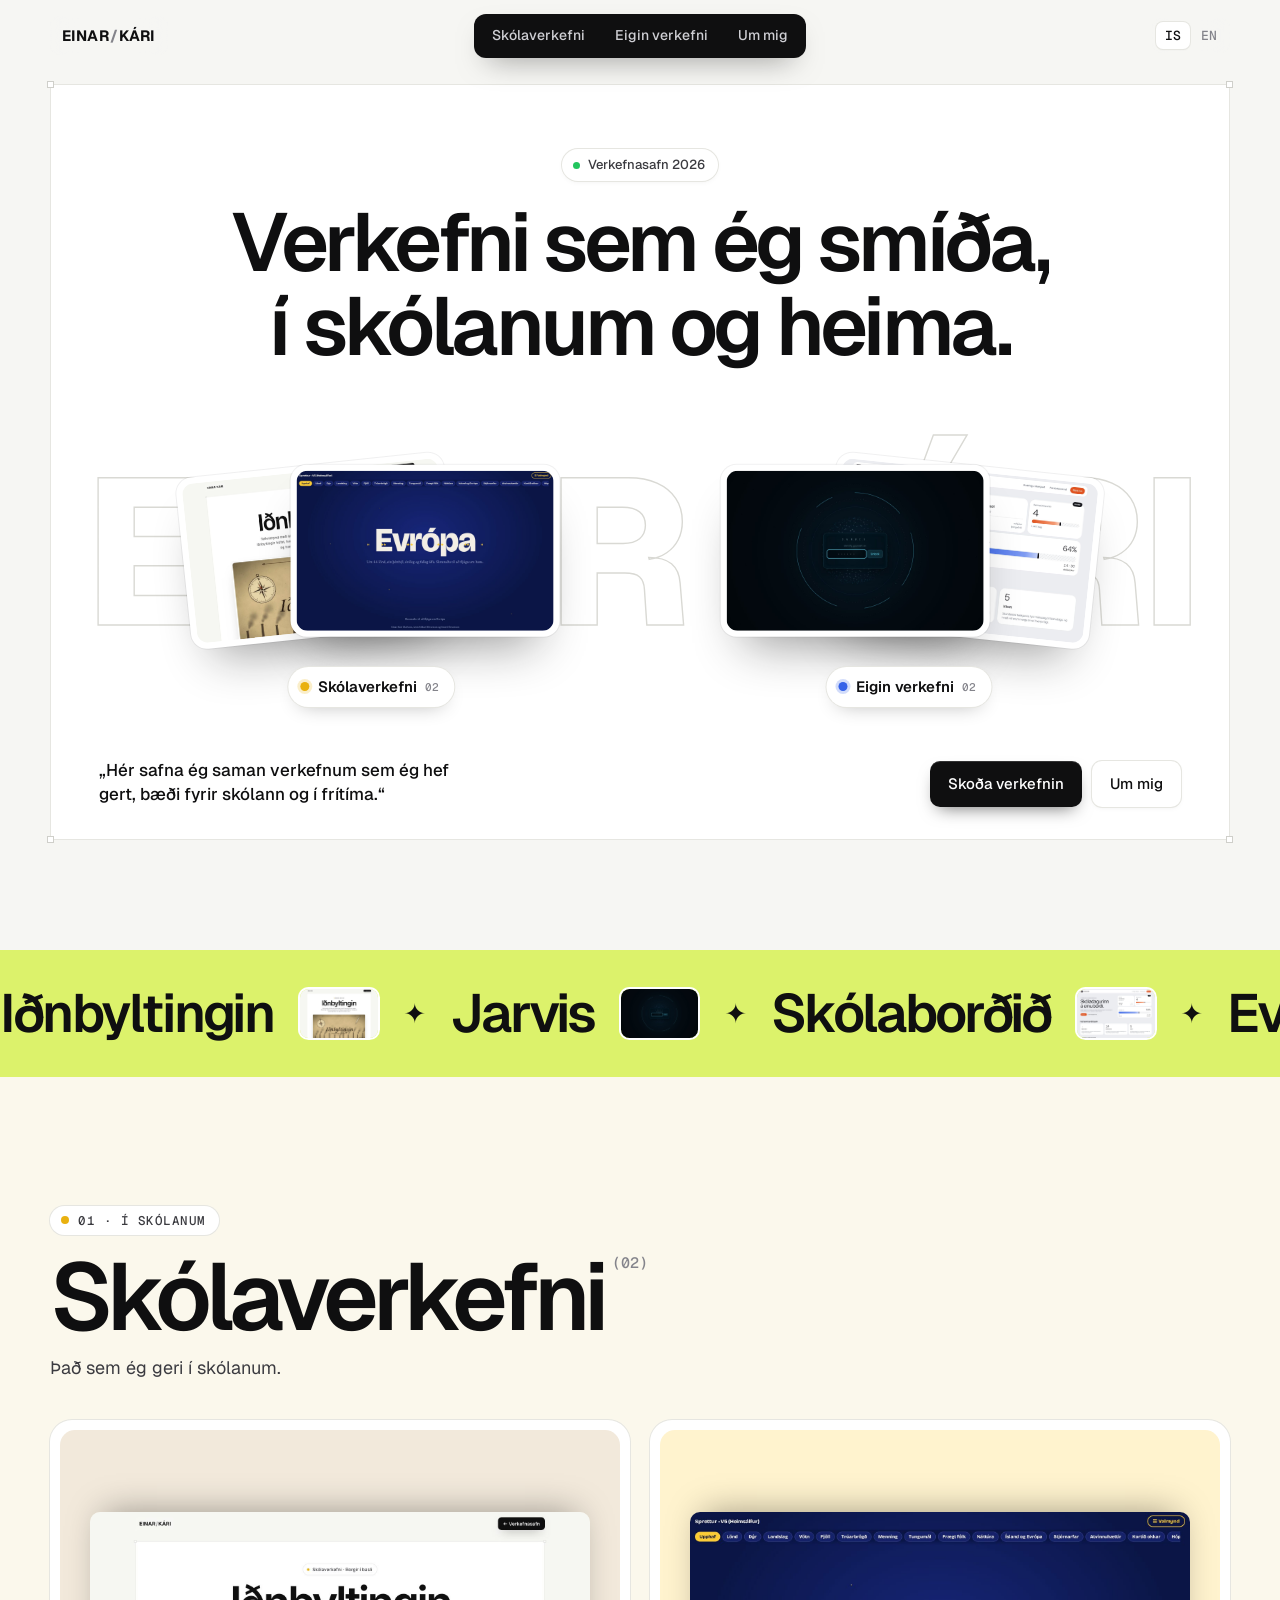
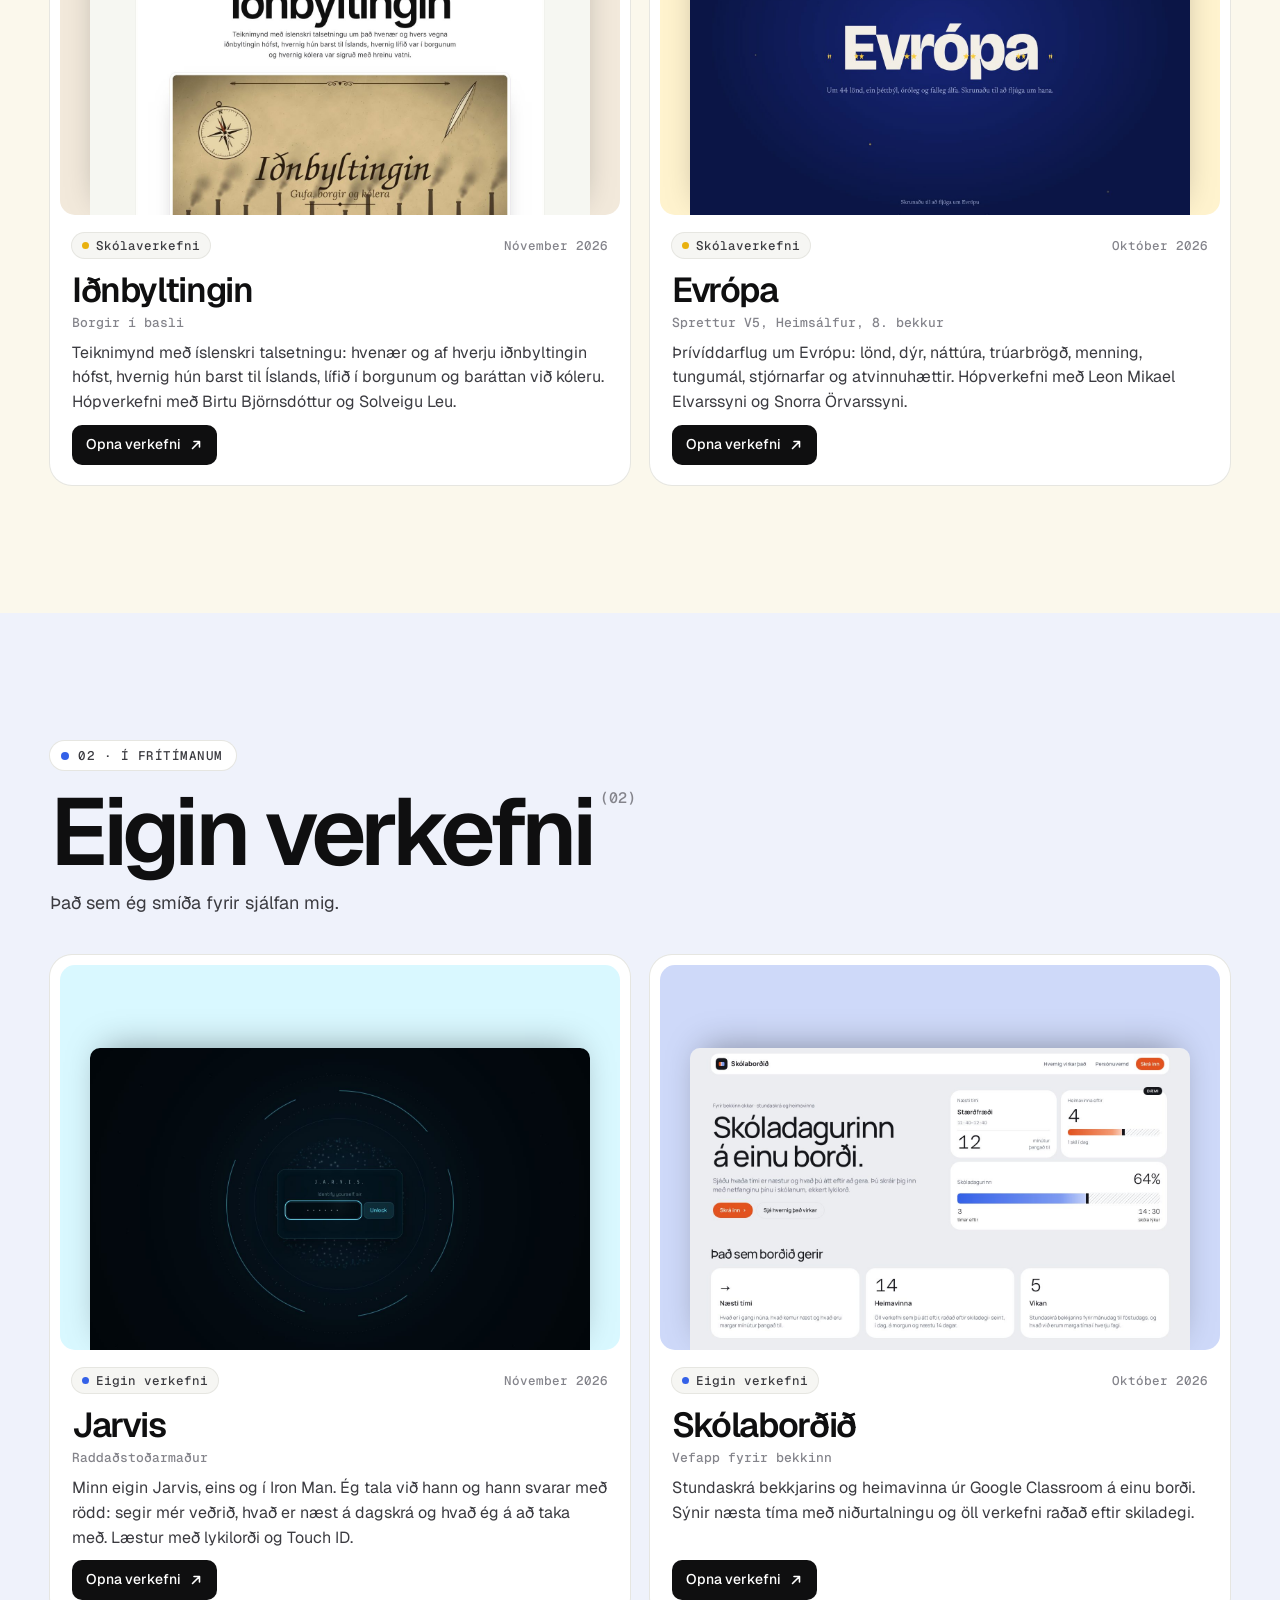
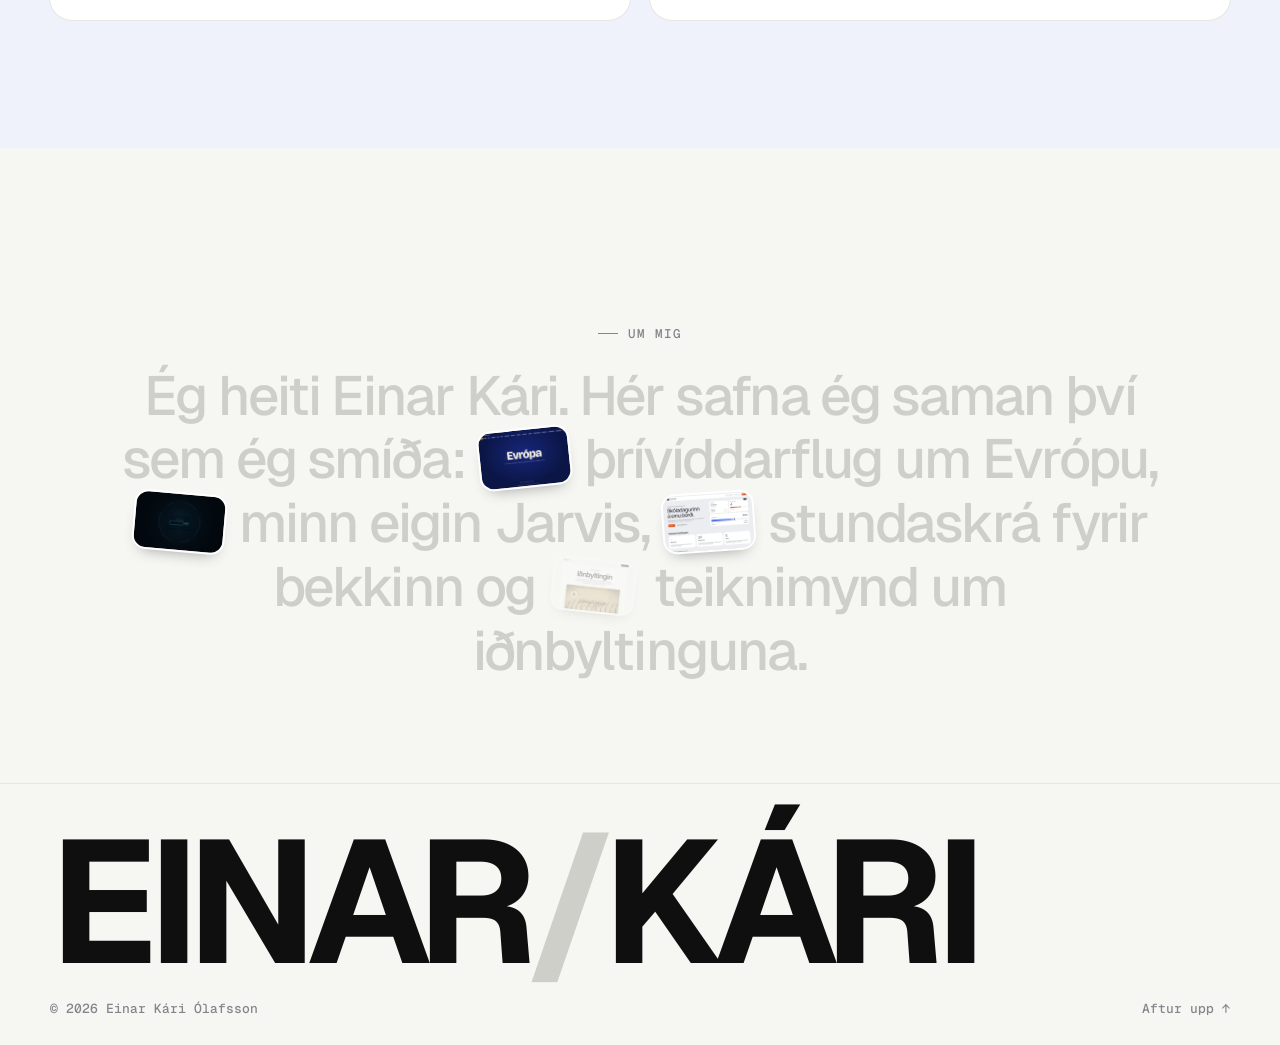
==== commit 57346dfd: "Iðnbyltingin: höfundar í lok myndar og merkt sem hópverkefni Co-Authored-By: Claude Opus 5.5 <norepl" ====
--- a/index.html
+++ b/index.html
@@ -119,8 +119,8 @@
  {group:'school', title:'Iðnbyltingin', url:'idnbyltingin/', img:'img/idnbyltingin.jpg', color:'#c8a46a',
   date:{is:'Nóvember 2026', en:'November 2026'},
   course:{is:'Borgir í basli', en:'Borgir í basli (Cities in trouble)'},
-  text:{is:'Teiknimynd með íslenskri talsetningu: hvenær og af hverju iðnbyltingin hófst, hvernig hún barst til Íslands, lífið í borgunum og baráttan við kóleru.',
-        en:'An animated film with Icelandic voice-over: when and why the Industrial Revolution began, how it reached Iceland, life in the cities and the fight against cholera.'}},
+  text:{is:'Teiknimynd með íslenskri talsetningu: hvenær og af hverju iðnbyltingin hófst, hvernig hún barst til Íslands, lífið í borgunum og baráttan við kóleru. Hópverkefni með Birtu Björnsdóttur og Solveigu Leu.',
+        en:'An animated film with Icelandic voice-over: when and why the Industrial Revolution began, how it reached Iceland, life in the cities and the fight against cholera. A group project with Birta Björnsdóttir and Solveig Lea.'}},
  {group:'private', title:'Jarvis', url:'jarvis/', img:'img/jarvis.jpg', color:'#62E3FF',
   date:{is:'Nóvember 2026', en:'November 2026'},
   course:{is:'Raddaðstoðarmaður', en:'Voice assistant'},
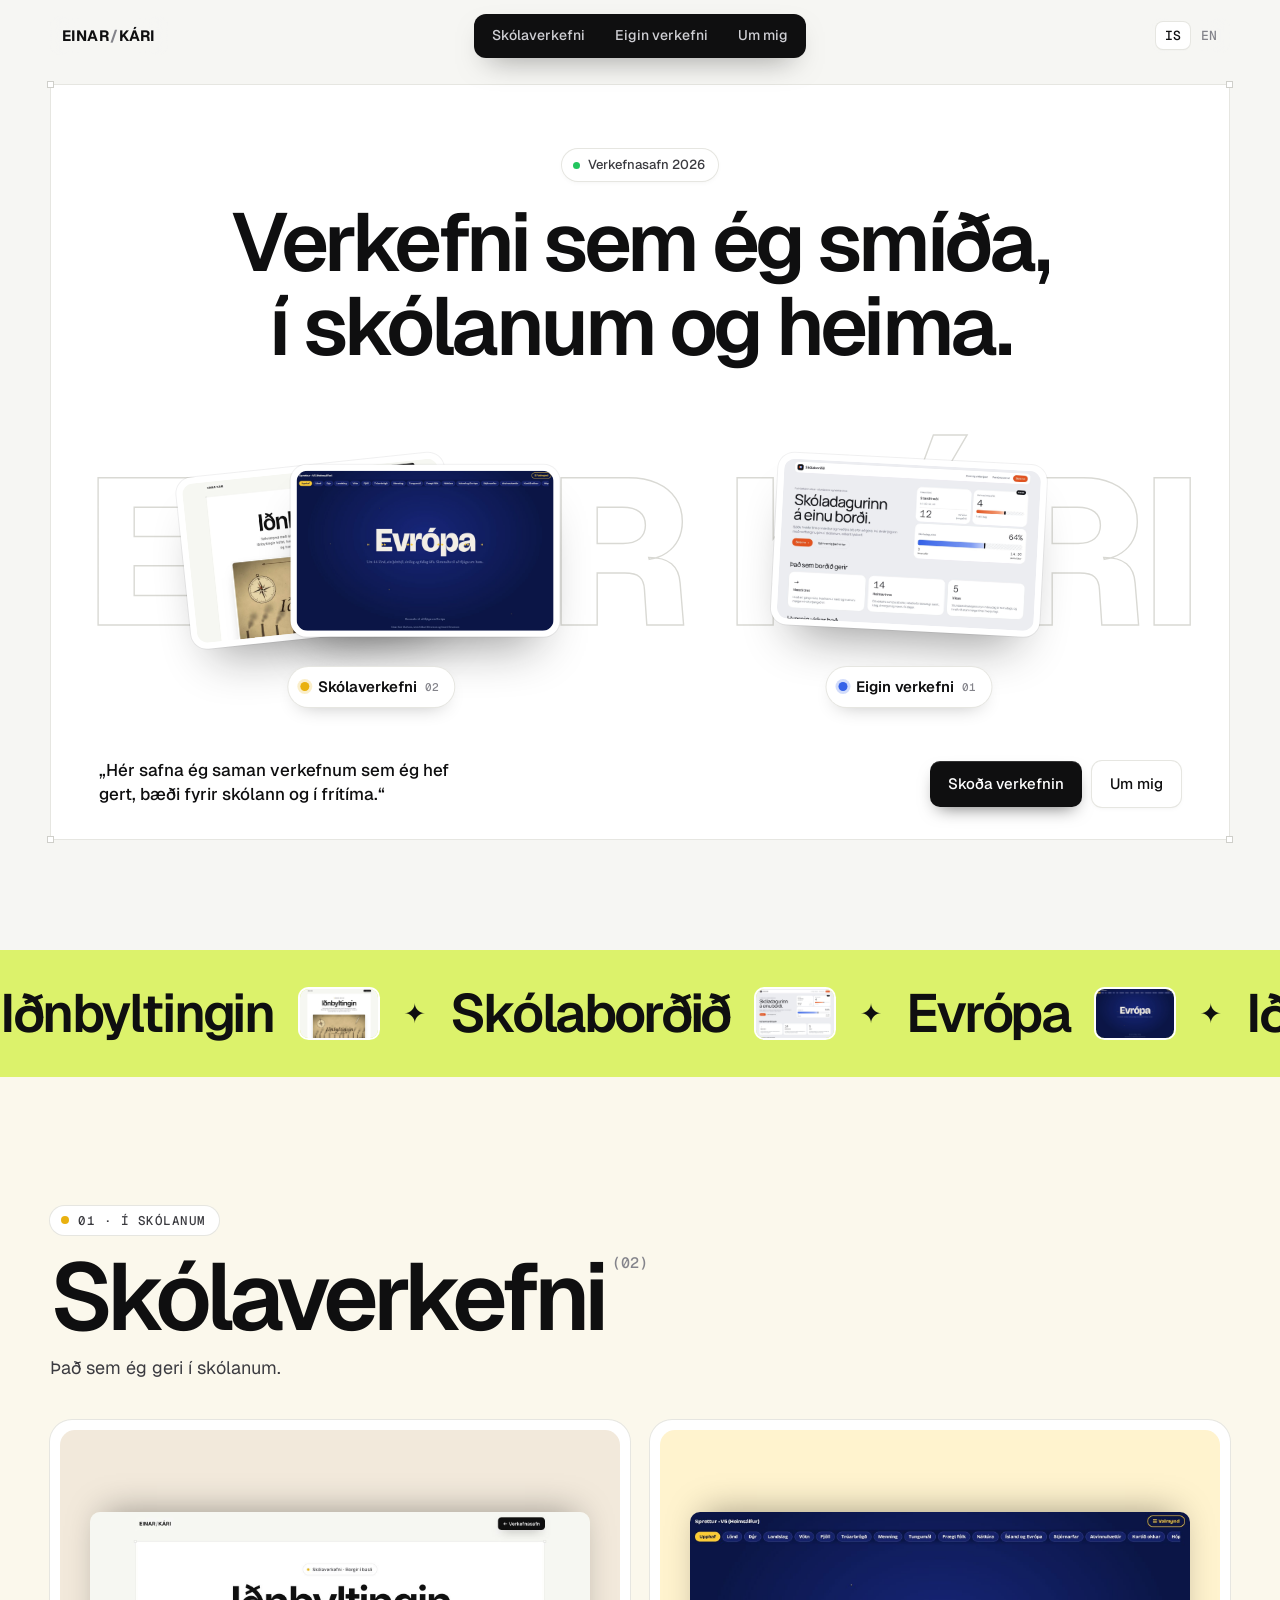
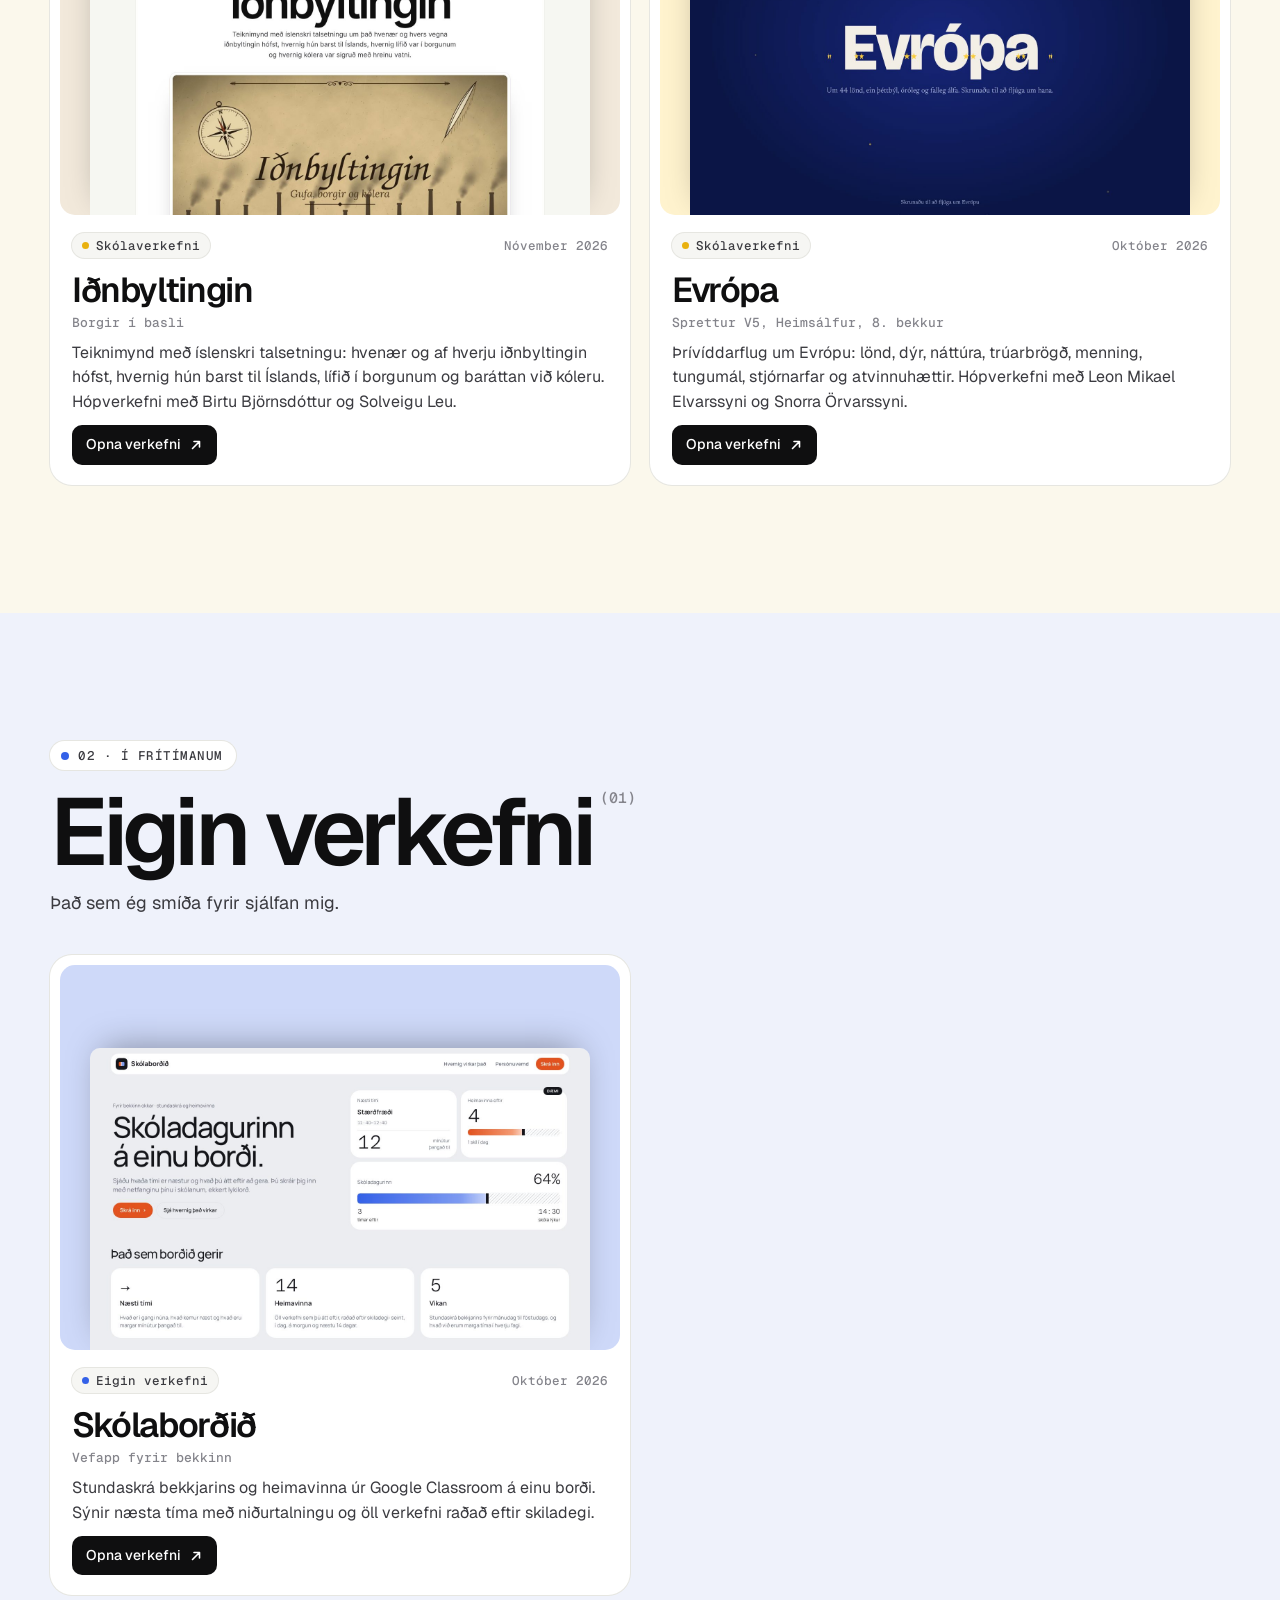
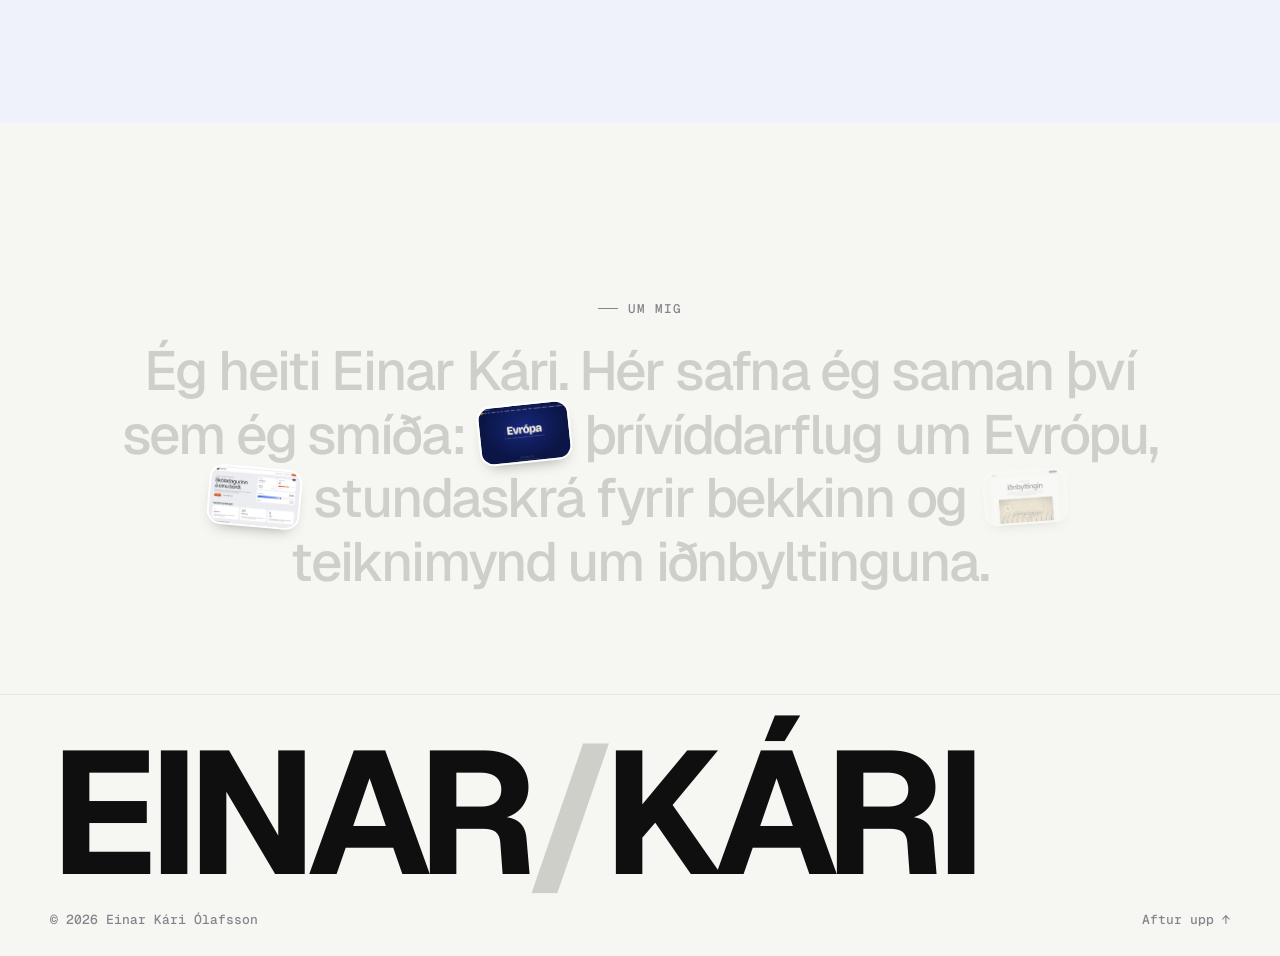
==== commit 91089894: "Remove Jarvis" ====
--- a/index.html
+++ b/index.html
@@ -92,7 +92,7 @@
   <section class="about" id="um" aria-labelledby="about-label">
     <div class="wrap">
       <p class="eyebrow" id="about-label" data-i18n="aboutEyebrow">Um mig</p>
-      <p class="reveal" id="about-text">Ég heiti Einar Kári. Hér safna ég saman því sem ég smíða: þrívíddarflug um Evrópu, minn eigin Jarvis, stundaskrá fyrir bekkinn og teiknimynd um iðnbyltinguna.</p>
+      <p class="reveal" id="about-text">Ég heiti Einar Kári. Hér safna ég saman því sem ég smíða: þrívíddarflug um Evrópu, stundaskrá fyrir bekkinn og teiknimynd um iðnbyltinguna.</p>
     </div>
   </section>
 </main>
@@ -121,11 +121,6 @@
   course:{is:'Borgir í basli', en:'Borgir í basli (Cities in trouble)'},
   text:{is:'Teiknimynd með íslenskri talsetningu: hvenær og af hverju iðnbyltingin hófst, hvernig hún barst til Íslands, lífið í borgunum og baráttan við kóleru. Hópverkefni með Birtu Björnsdóttur og Solveigu Leu.',
         en:'An animated film with Icelandic voice-over: when and why the Industrial Revolution began, how it reached Iceland, life in the cities and the fight against cholera. A group project with Birta Björnsdóttir and Solveig Lea.'}},
- {group:'private', title:'Jarvis', url:'jarvis/', img:'img/jarvis.jpg', color:'#62E3FF',
-  date:{is:'Nóvember 2026', en:'November 2026'},
-  course:{is:'Raddaðstoðarmaður', en:'Voice assistant'},
-  text:{is:'Minn eigin Jarvis, eins og í Iron Man. Ég tala við hann og hann svarar með rödd: segir mér veðrið, hvað er næst á dagskrá og hvað ég á að taka með. Læstur með lykilorði og Touch ID.',
-        en:'My own Jarvis, like in Iron Man. I talk to him and he answers out loud: the weather, what\'s next on my schedule and what to bring. Locked with a password and Touch ID.'}},
  {group:'private', title:'Skólaborðið', url:'skolabord/', img:'img/skolabord.jpg', color:'#3461E8',
   date:{is:'Október 2026', en:'October 2026'},
   course:{is:'Vefapp fyrir bekkinn', en:'Web app for the class'},
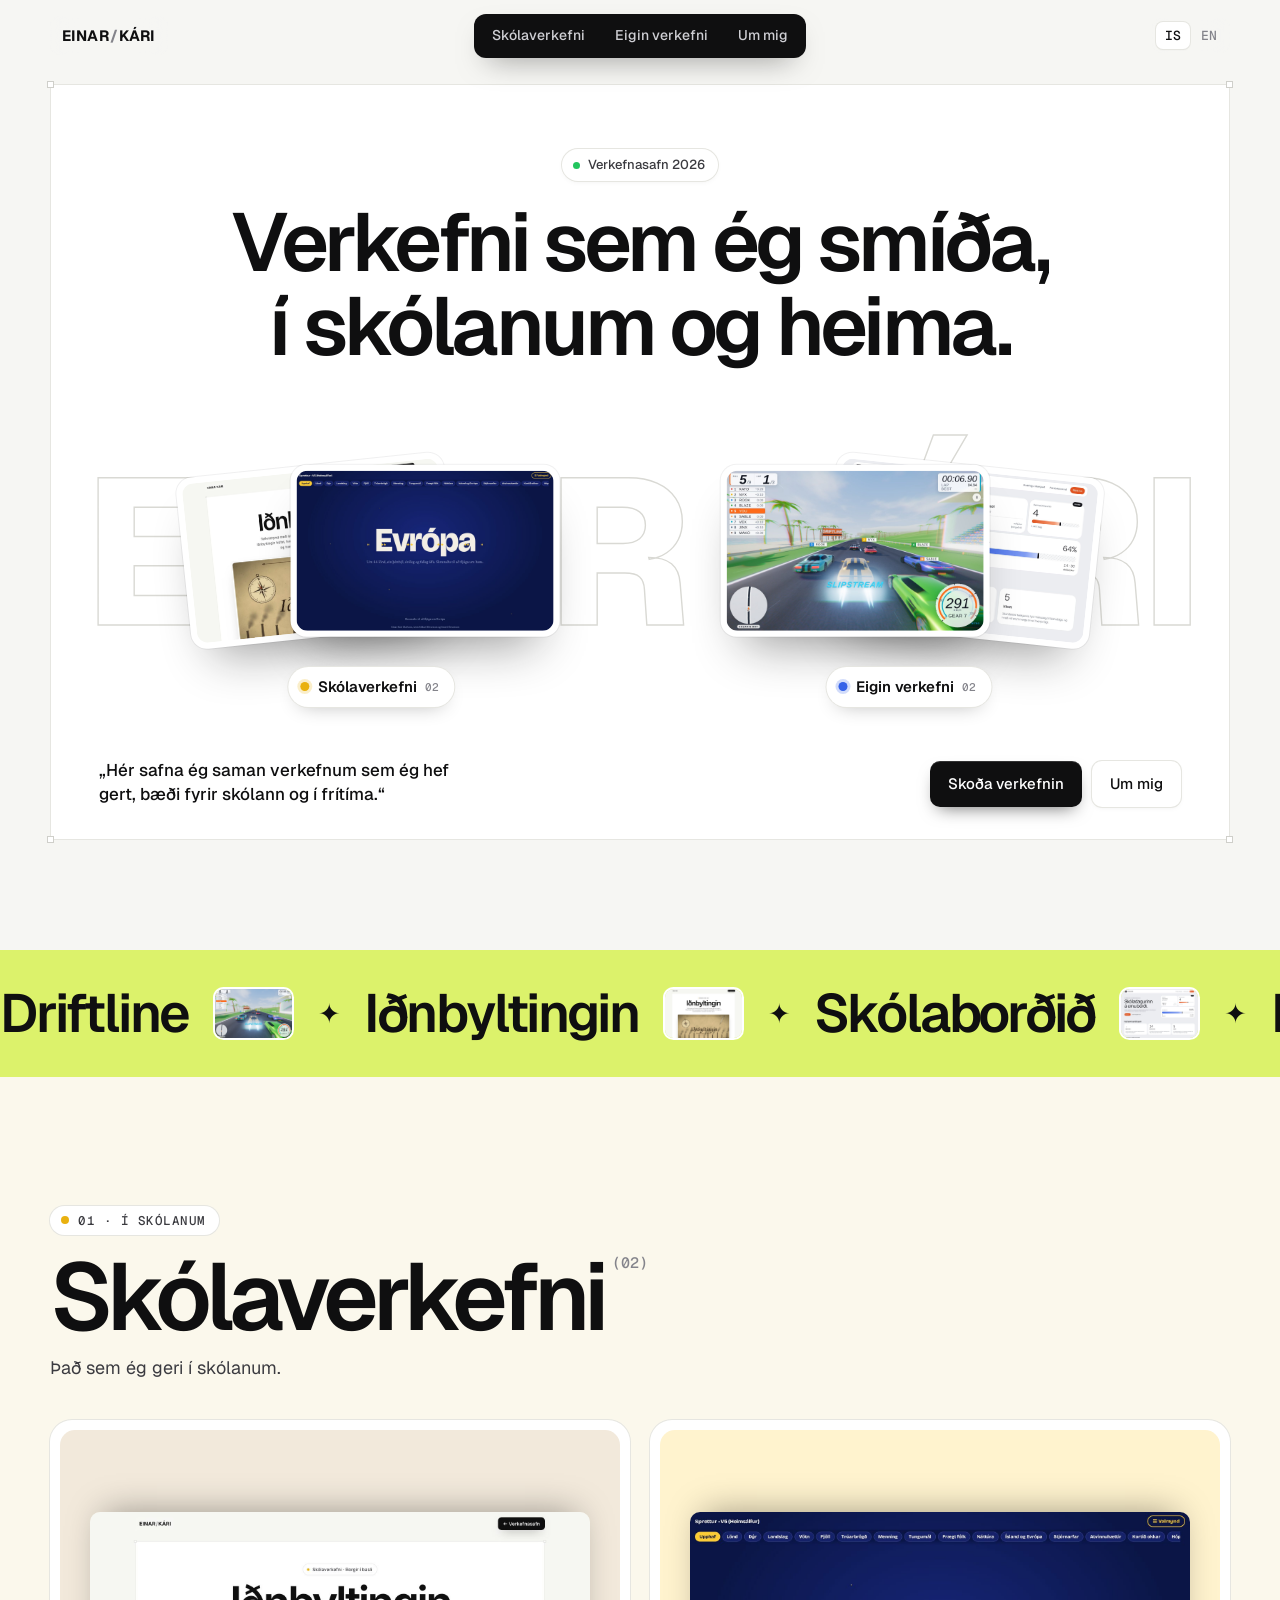
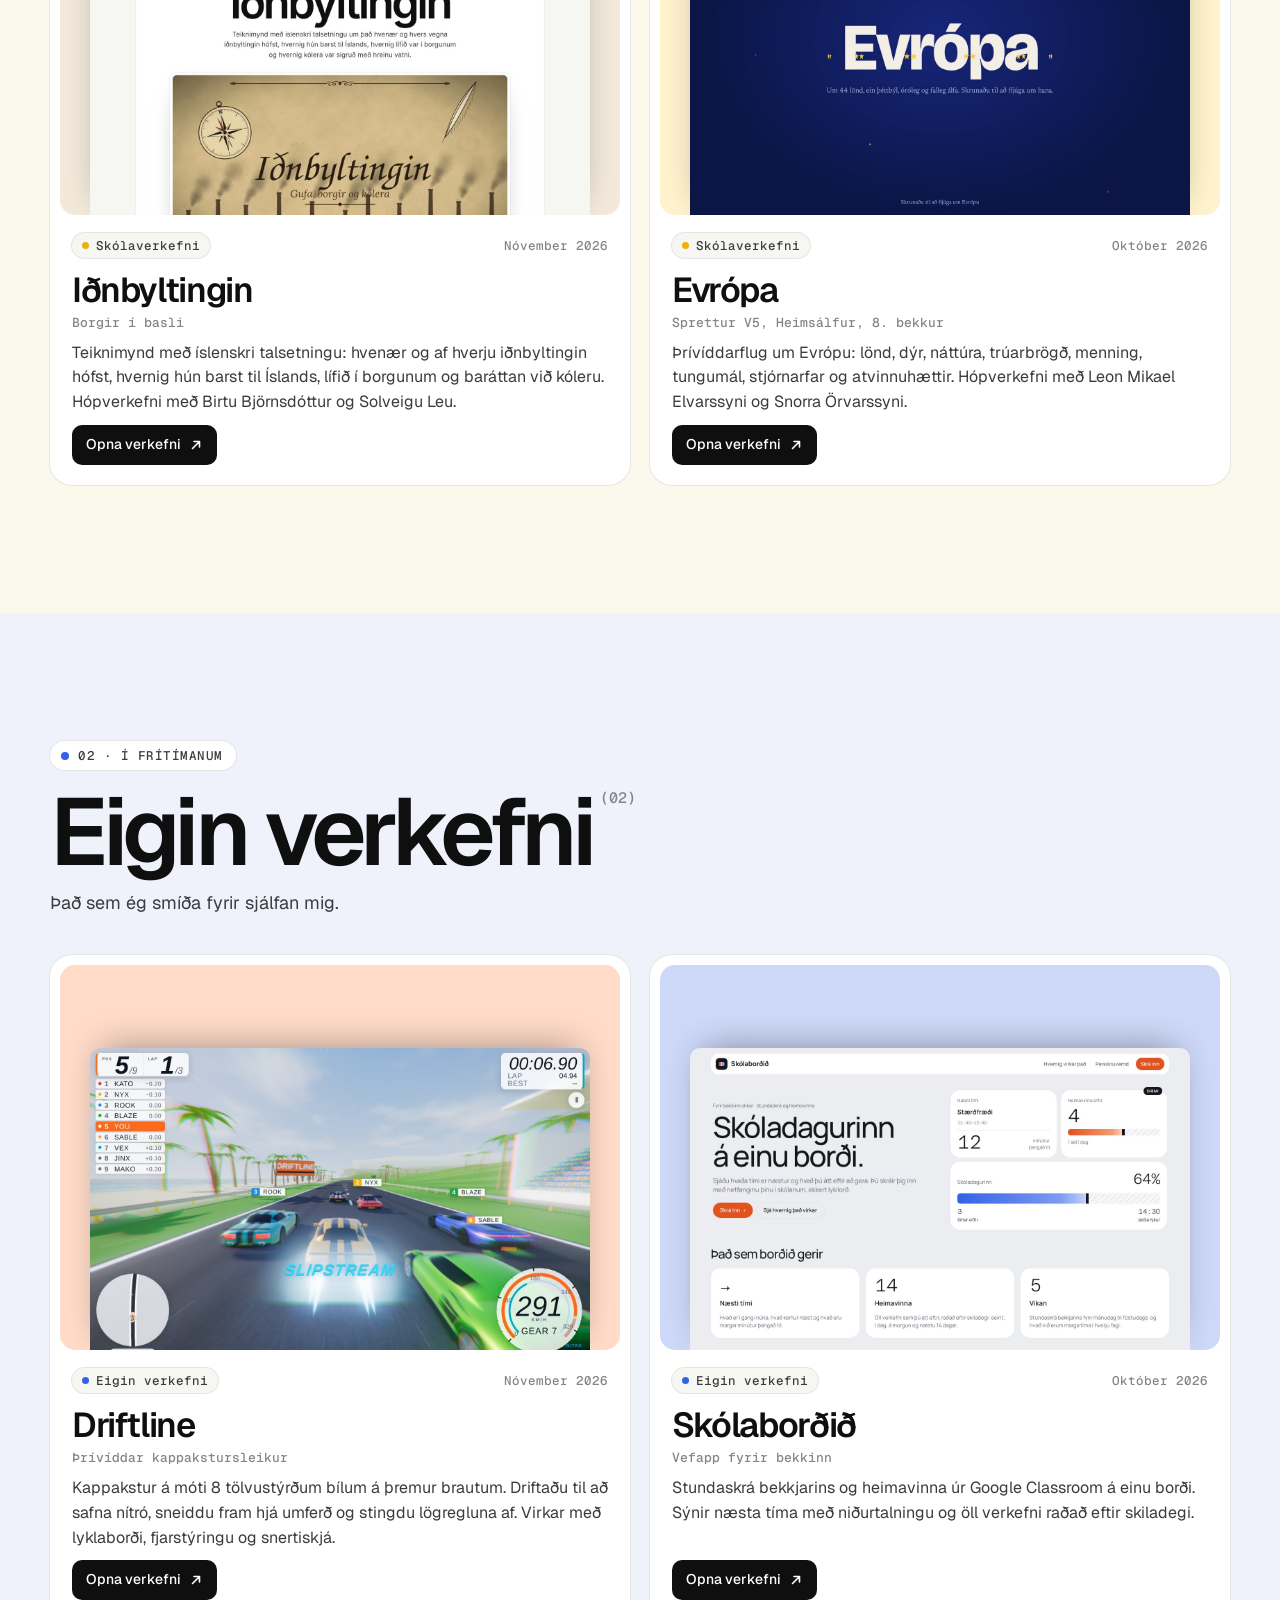
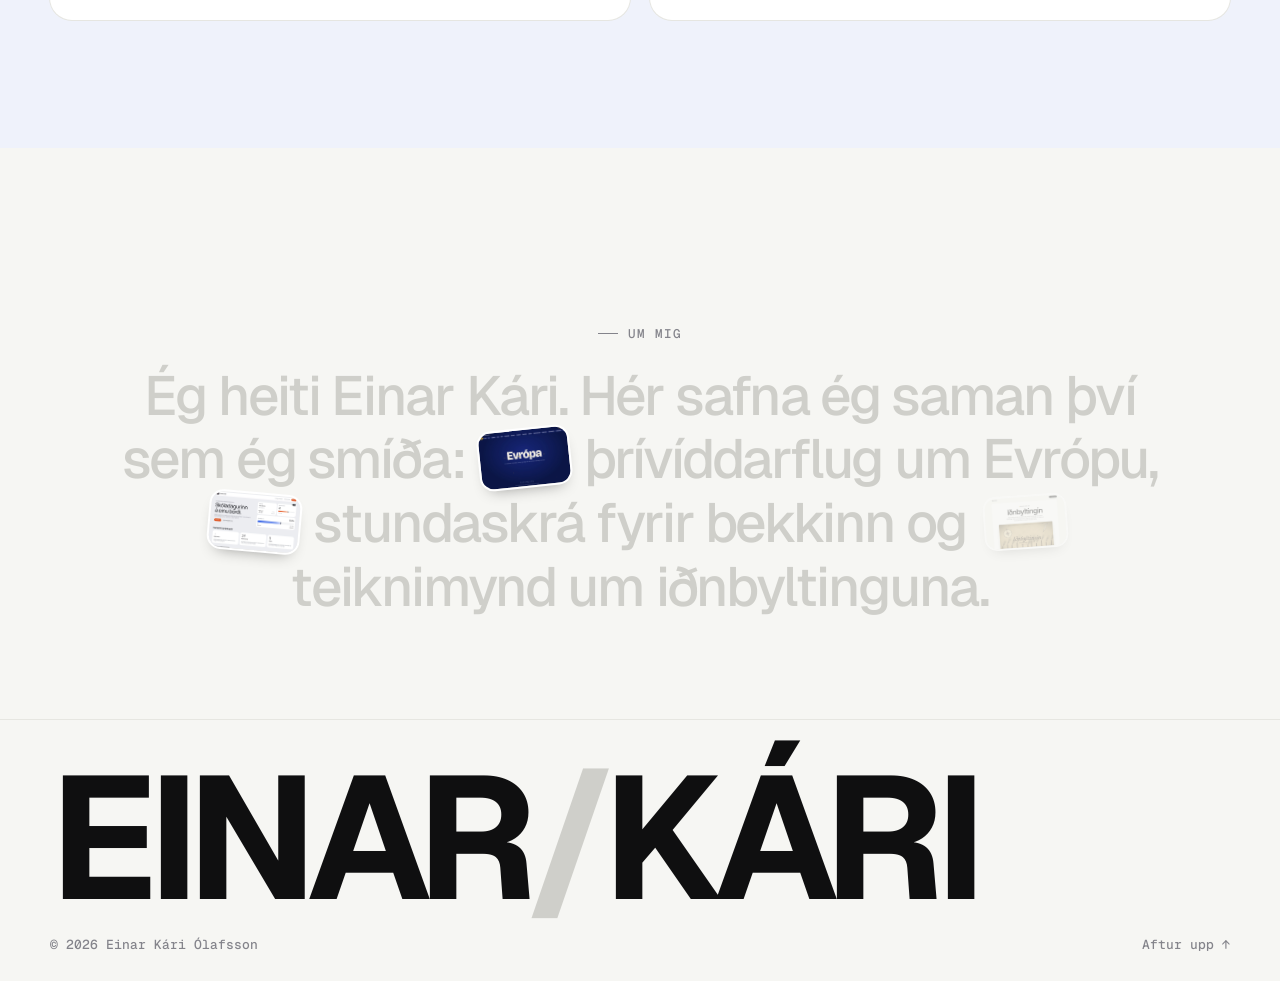
==== commit 691bbdda: "Bæta Driftline kappakstursleiknum við Co-Authored-By: Claude Opus 5.5 <noreply@anthropic.com> Claude" ====
--- a/index.html
+++ b/index.html
@@ -116,6 +116,11 @@
    color: litur verkefnisins (bakgrunnur á spjaldinu).
    Raðað eftir dagsetningu, nýjast fyrst. */
 window.PROJECTS = [
+ {group:'private', title:'Driftline', url:'driftline/', img:'img/driftline.jpg', color:'#ff6b1a',
+  date:{is:'Nóvember 2026', en:'November 2026'},
+  course:{is:'Þrívíddar kappakstursleikur', en:'3D racing game'},
+  text:{is:'Kappakstur á móti 8 tölvustýrðum bílum á þremur brautum. Driftaðu til að safna nítró, sneiddu fram hjá umferð og stingdu lögregluna af. Virkar með lyklaborði, fjarstýringu og snertiskjá.',
+        en:'Race 8 AI drivers on three tracks. Drift to fill your nitro, weave through traffic and outrun the police. Works with keyboard, gamepad and touch.'}},
  {group:'school', title:'Iðnbyltingin', url:'idnbyltingin/', img:'img/idnbyltingin.jpg', color:'#c8a46a',
   date:{is:'Nóvember 2026', en:'November 2026'},
   course:{is:'Borgir í basli', en:'Borgir í basli (Cities in trouble)'},
